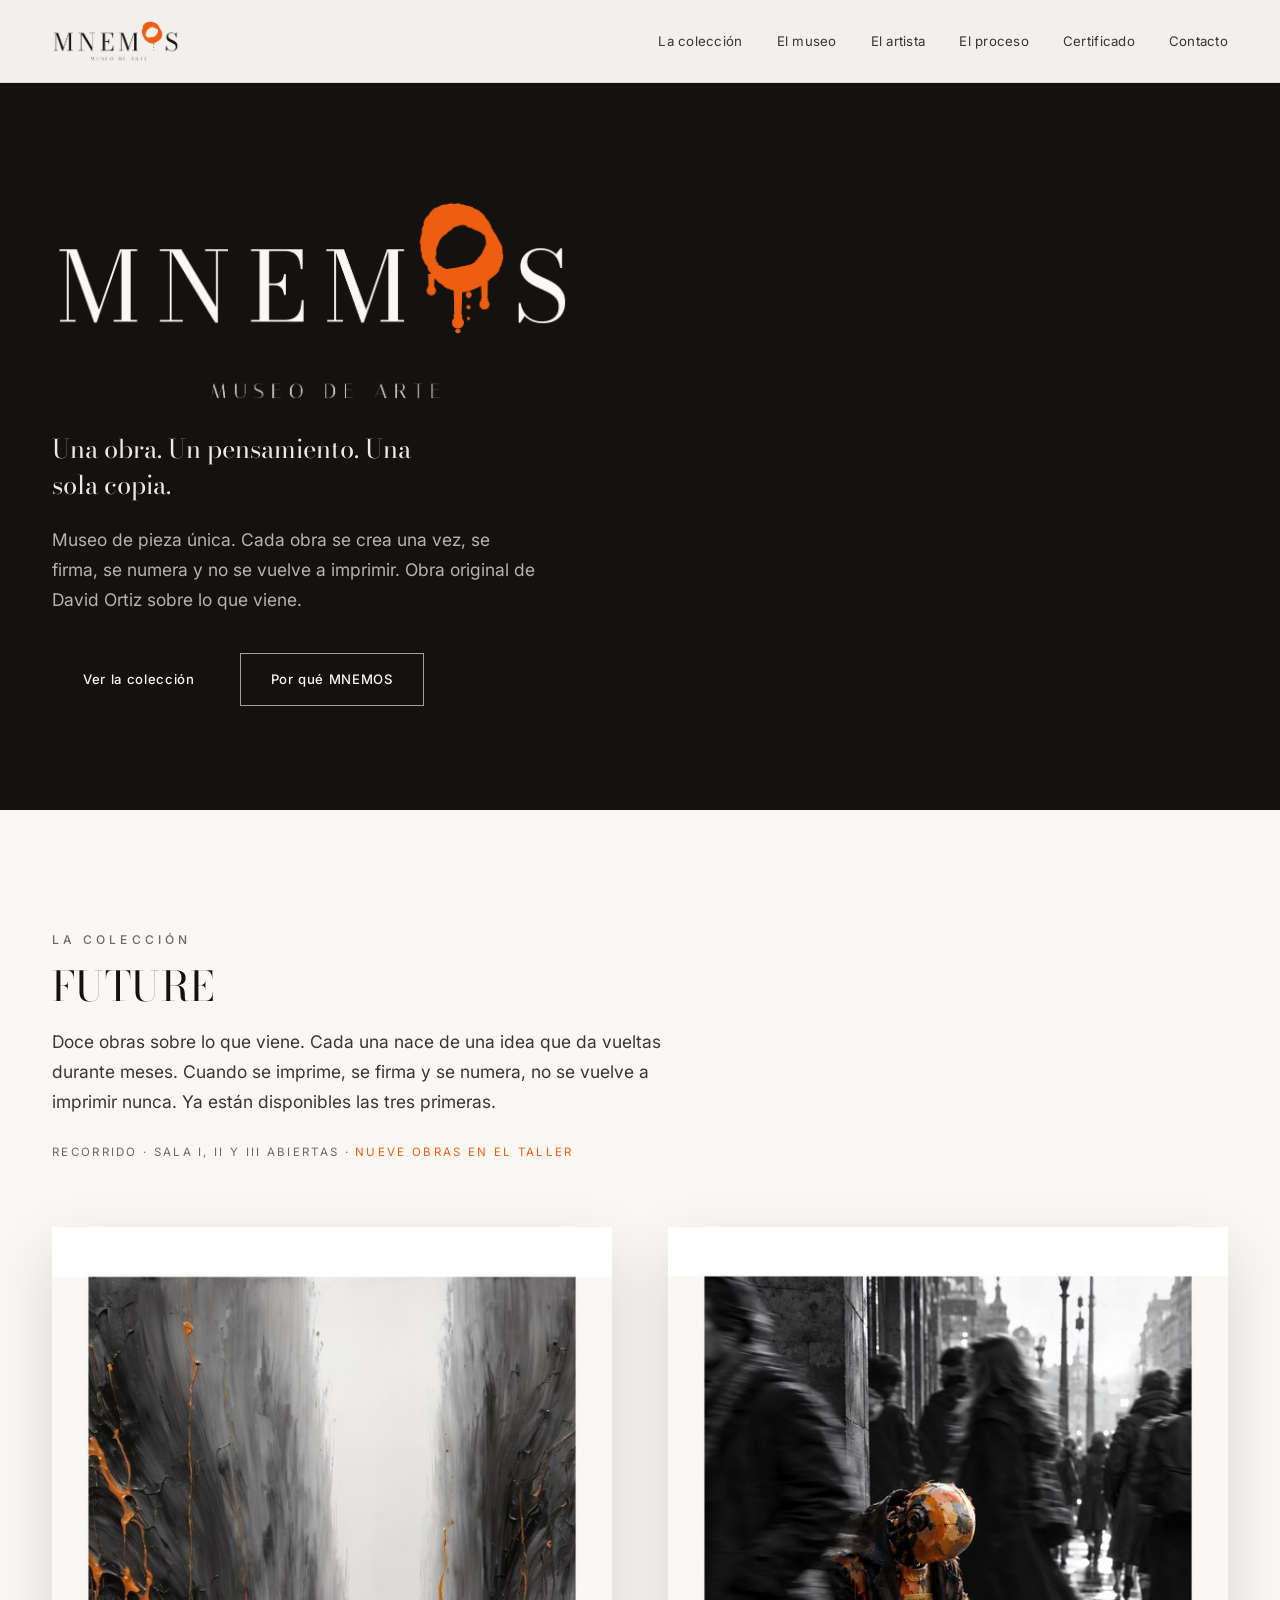
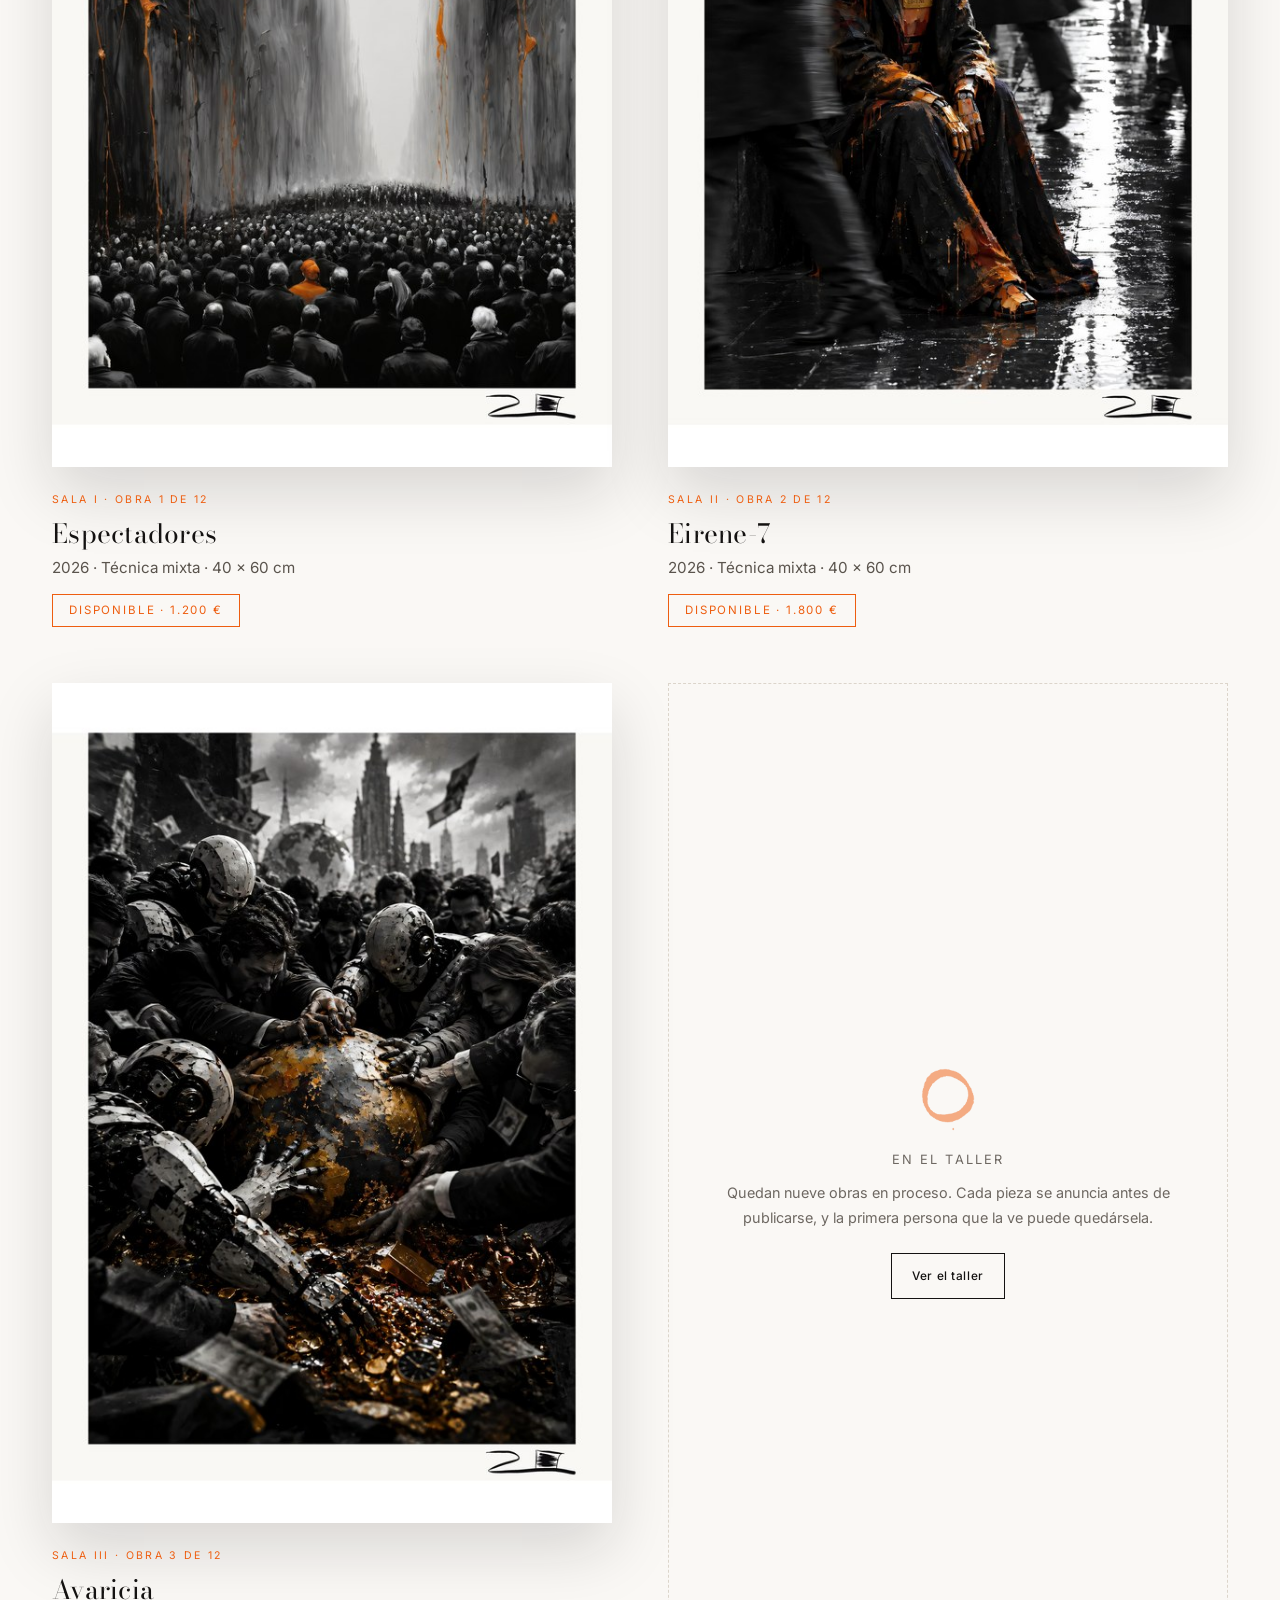
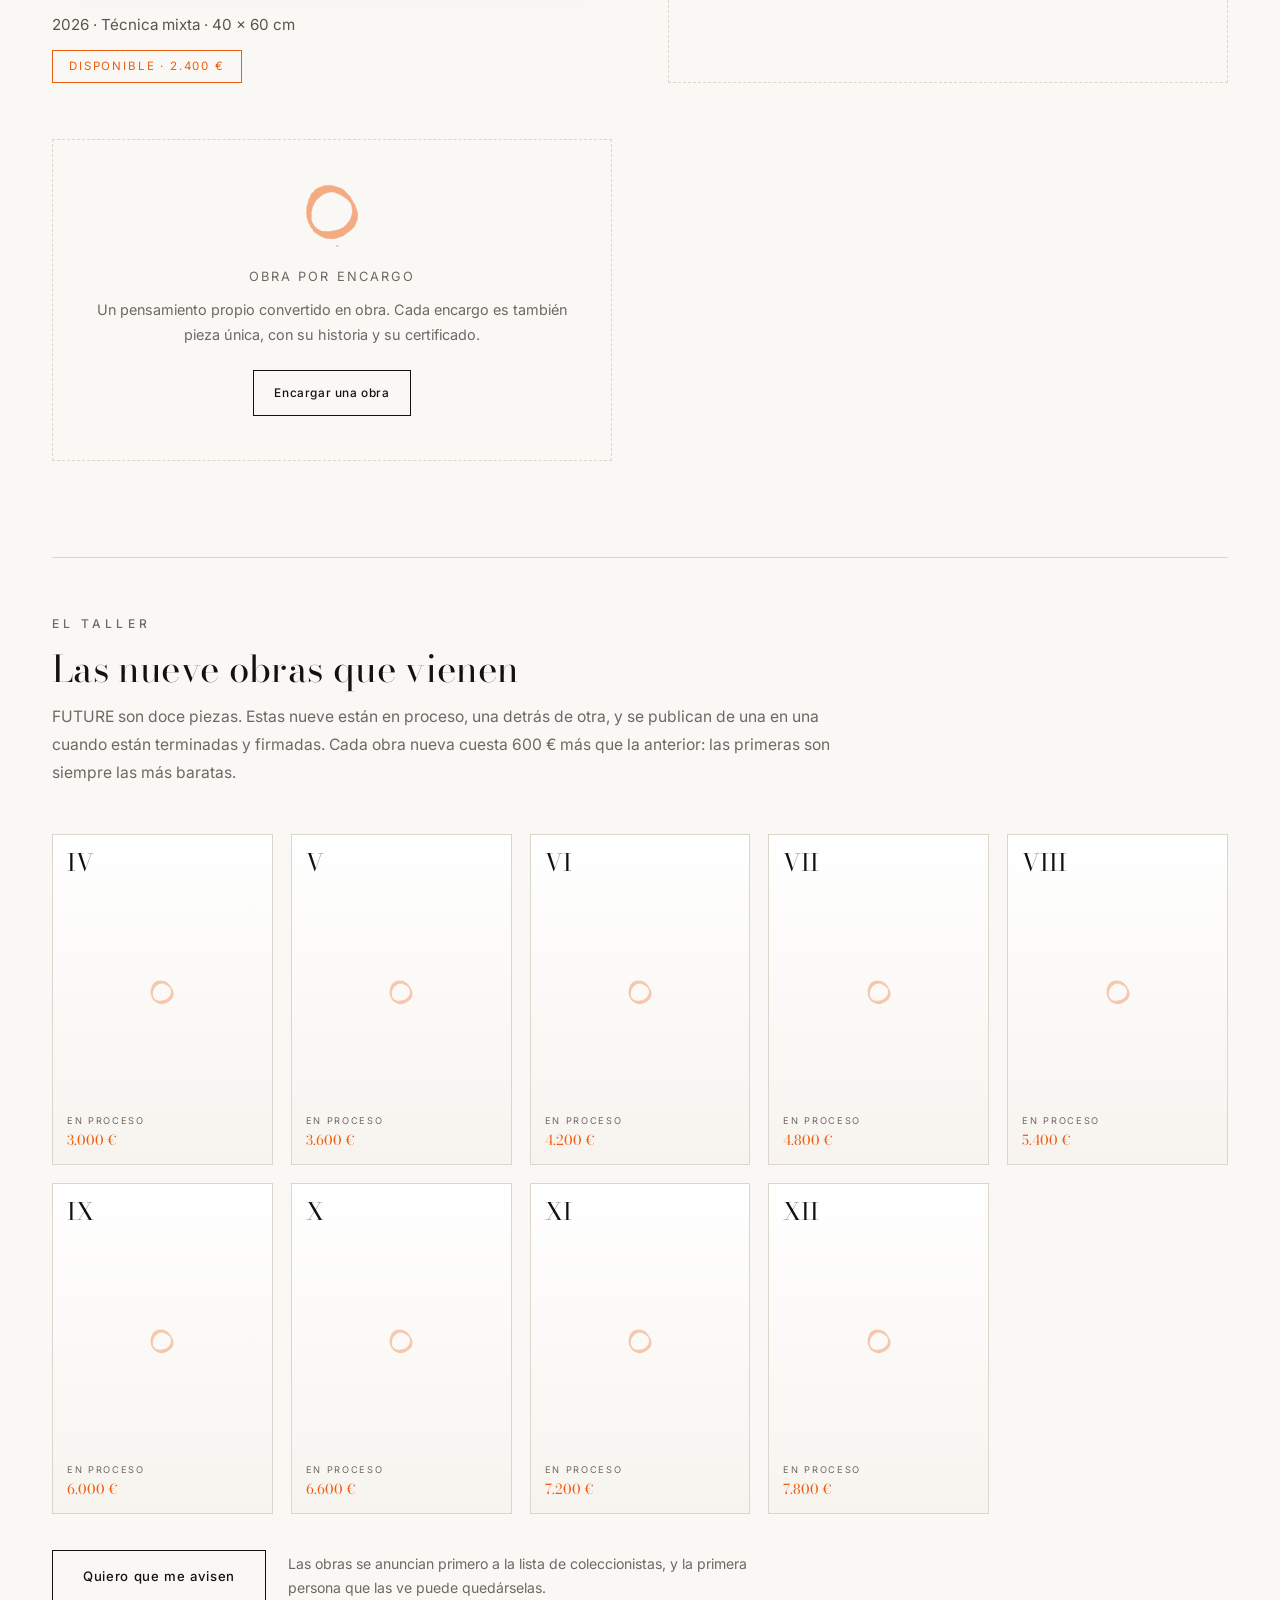
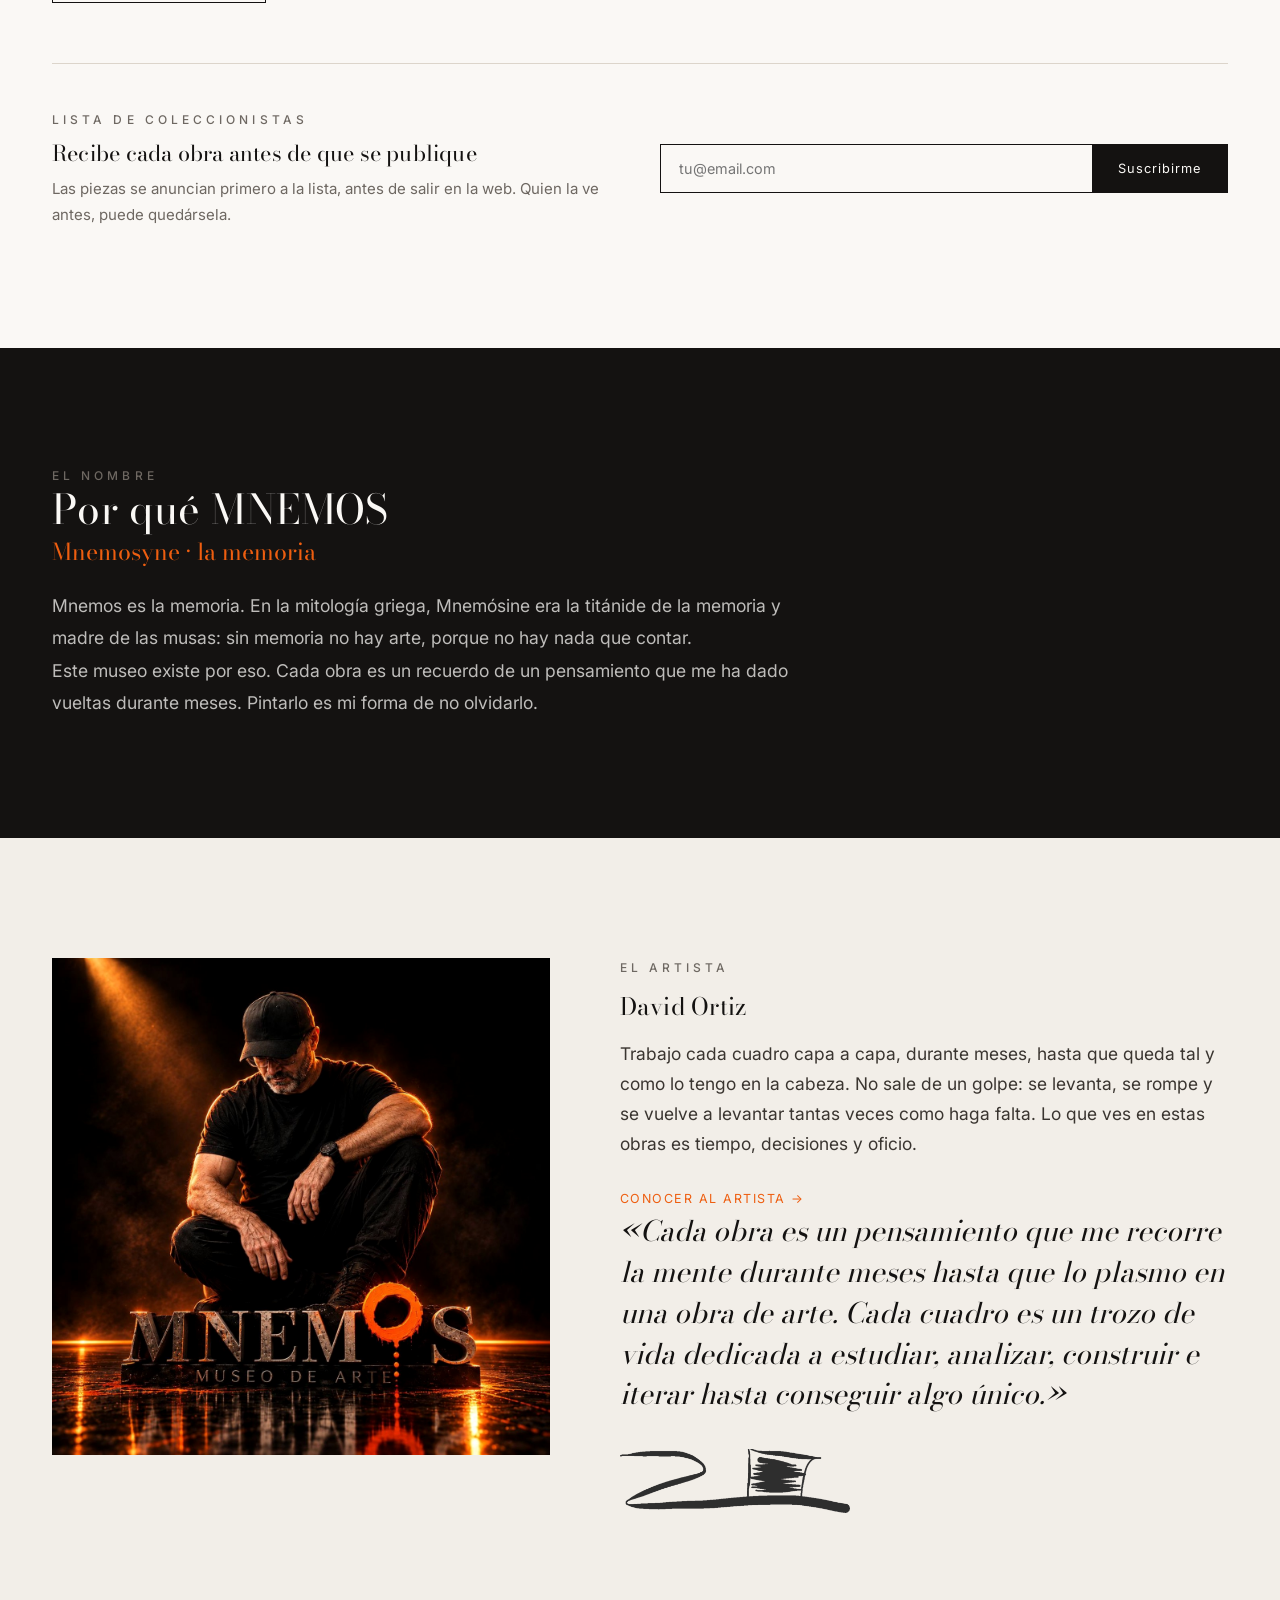
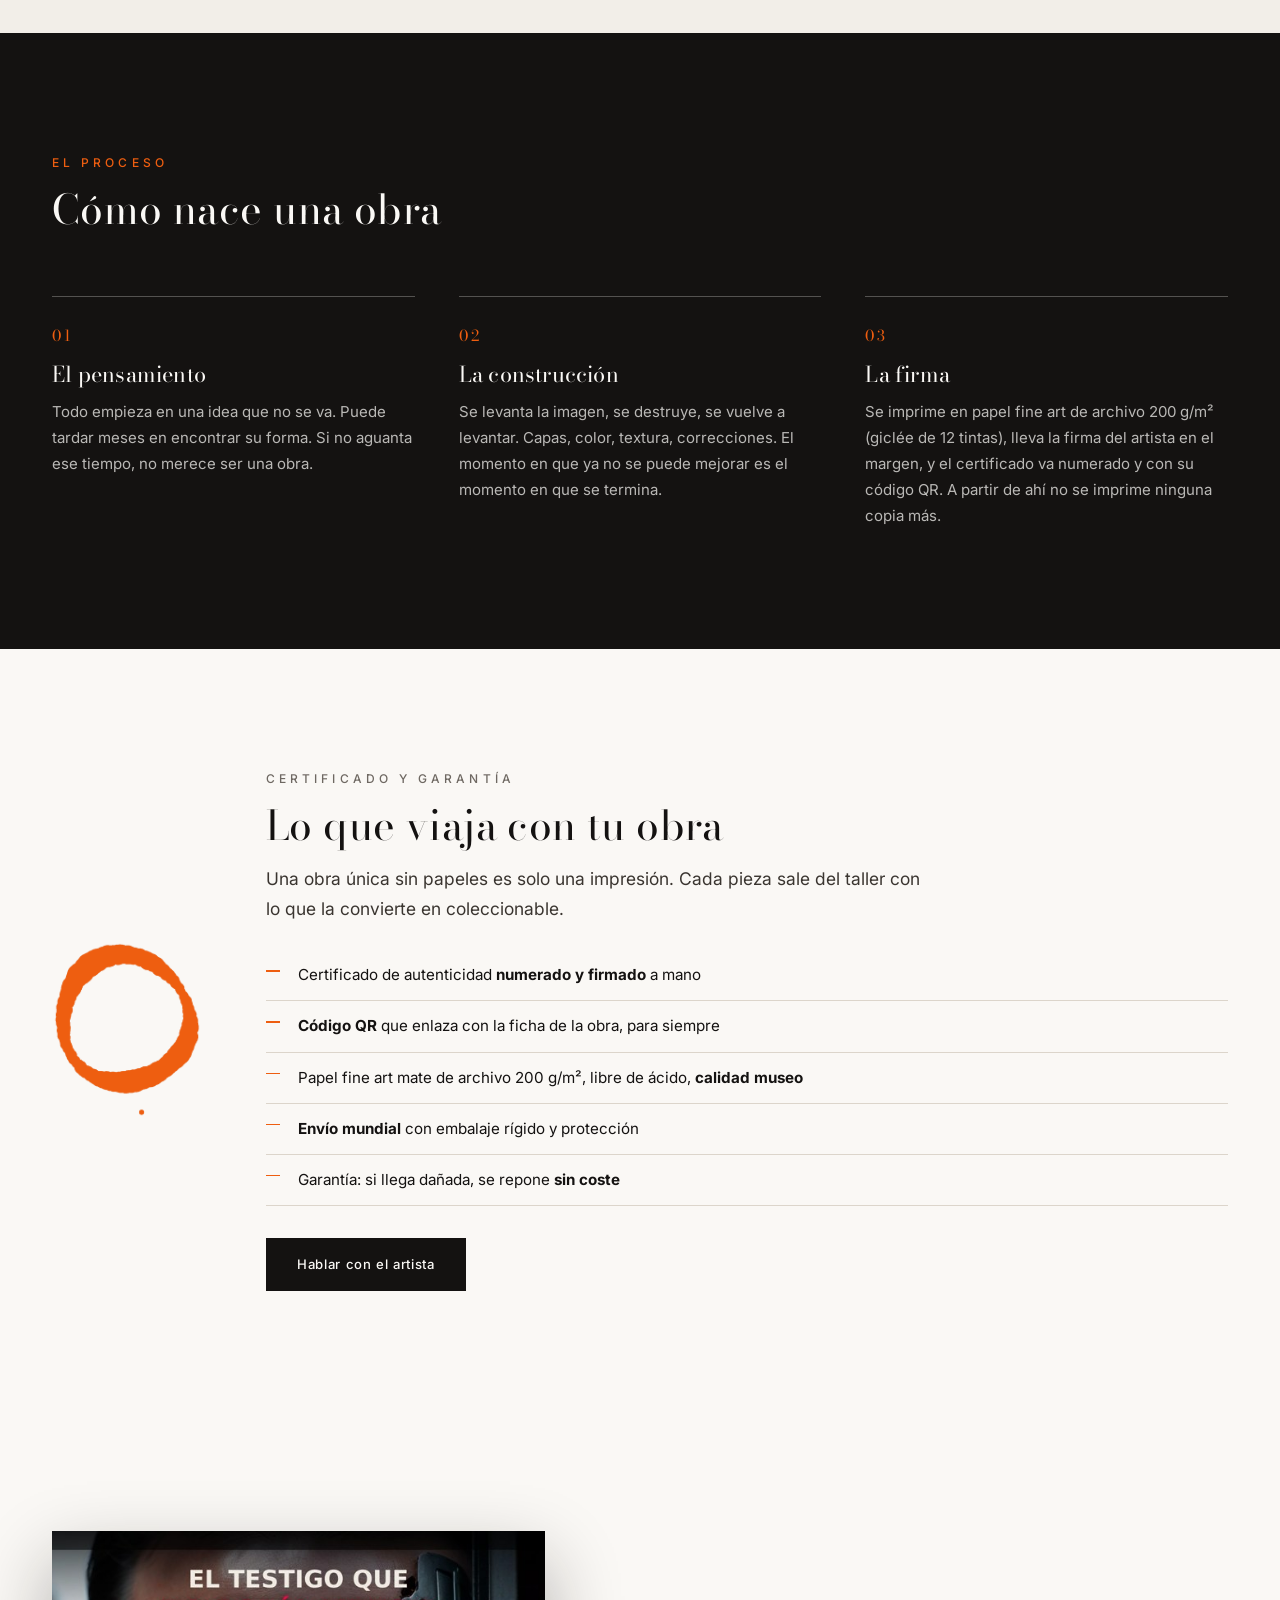
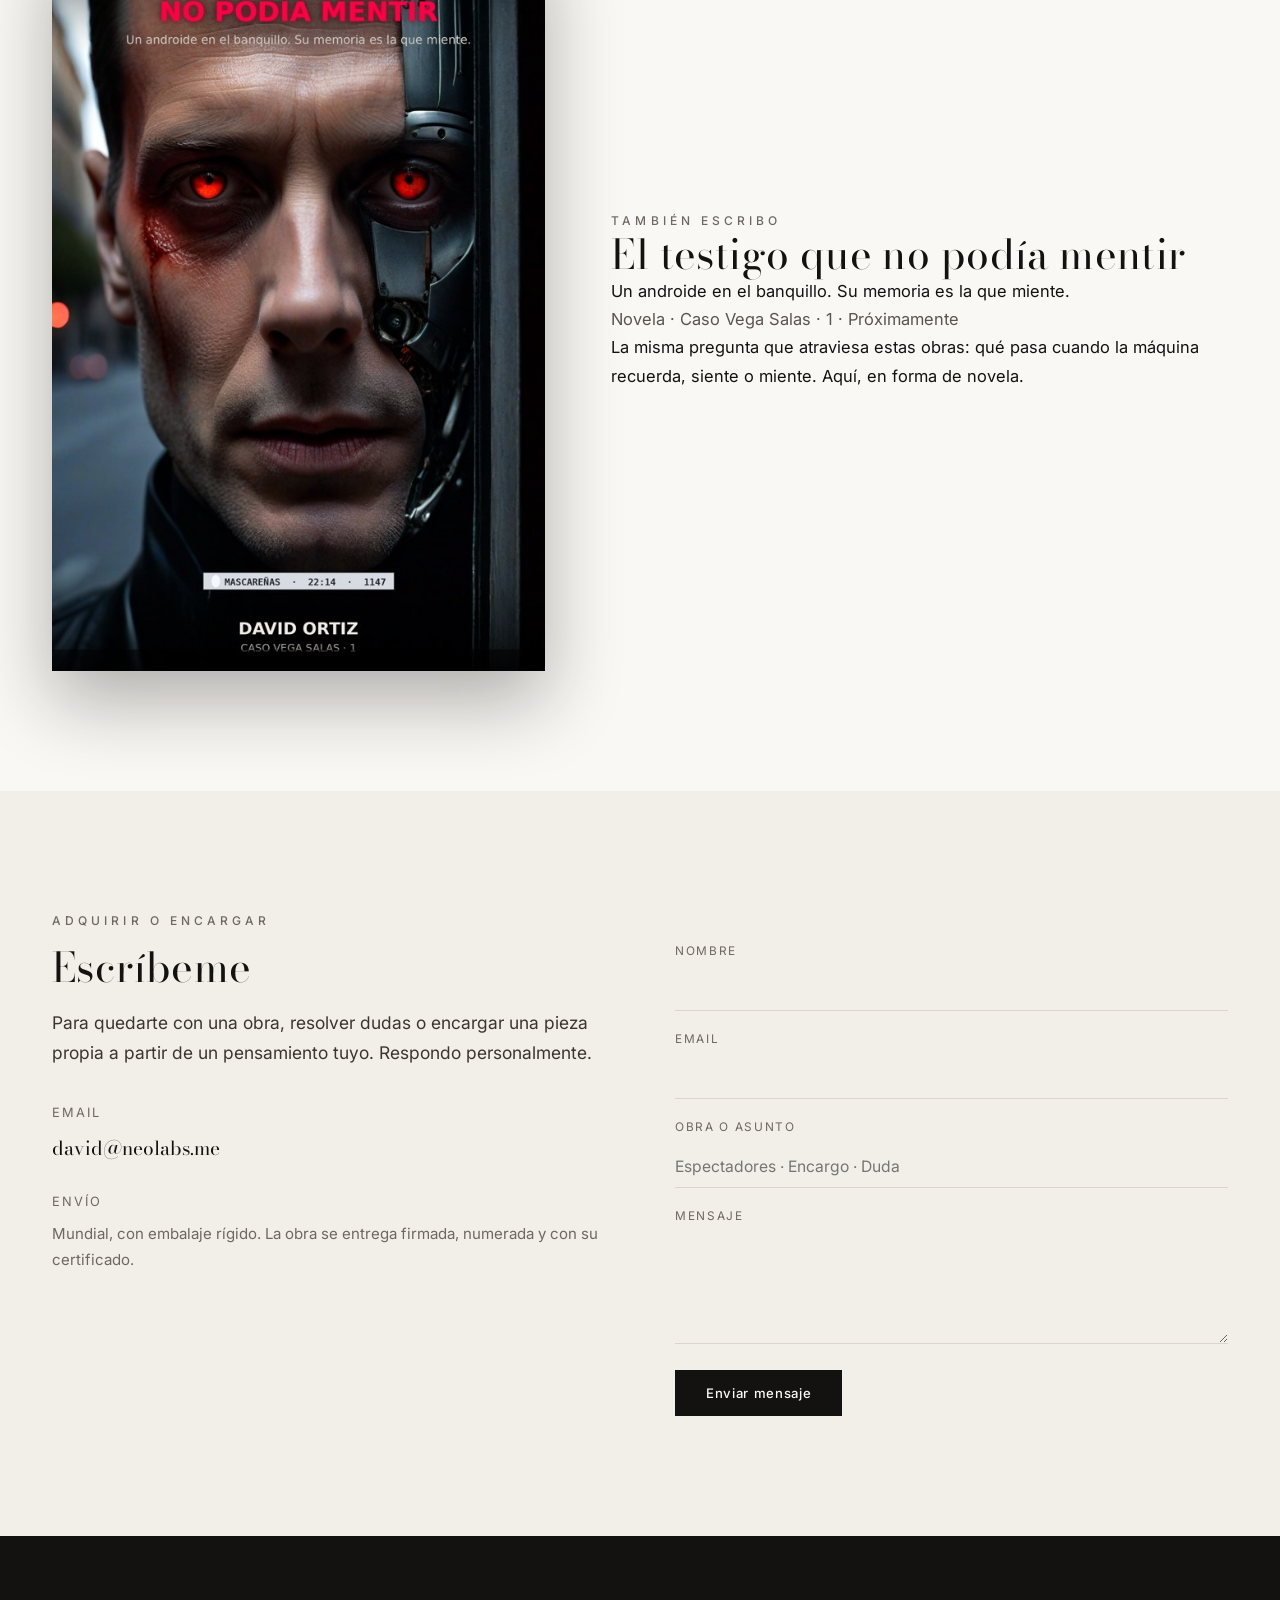
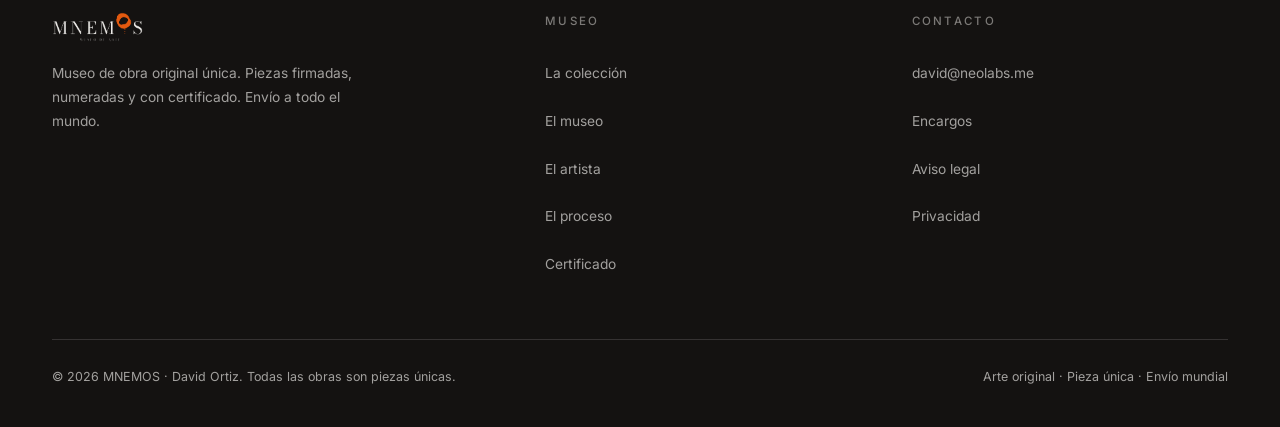
==== index.html @ 2465bdb2 "Coleccion FUTURE: precios de coleccion (1200/1800/2400 y escalera de 600), ficha de Avaricia y texto" ====
<!DOCTYPE html>
<html lang="es">
<head>
<meta charset="utf-8">
<meta name="viewport" content="width=device-width,initial-scale=1">
<title>MNEMOS · Museo de arte original único | Obra firmada de David Ortiz</title>
<meta name="description" content="MNEMOS, museo de obra original única. Piezas firmadas a mano, numeradas y con certificado. Papel fine art de archivo, envío mundial. Colección de David Ortiz sobre lo que viene.">
<link rel="canonical" href="https://mnemosgallery.neolabs.me/">
<meta property="og:type" content="website">
<meta property="og:title" content="MNEMOS · Museo de arte original único">
<meta property="og:description" content="Una obra. Un pensamiento. Una sola copia. Piezas únicas firmadas y numeradas, con certificado. Envío mundial.">
<meta property="og:image" content="https://mnemosgallery.neolabs.me/assets/obras/obra01-1066.jpg">
<meta property="og:locale" content="es_ES">
<meta name="twitter:card" content="summary_large_image">
<link rel="icon" href="assets/logo/favicon-32.png" sizes="32x32">
<link rel="apple-touch-icon" href="assets/logo/favicon-180.png">
<link rel="stylesheet" href="assets/css/mnemos.css">
<script>document.documentElement.className+=" js";</script>
<script type="application/ld+json">
{
  "@context":"https://schema.org",
  "@graph":[
    {"@type":"Organization","@id":"https://mnemosgallery.neolabs.me/#museo","name":"MNEMOS","description":"Museo de obra original única. Arte contemporáneo de David Ortiz.","url":"https://mnemosgallery.neolabs.me/","logo":"https://mnemosgallery.neolabs.me/assets/logo/mnemos-claro.png"},
    {"@type":"Person","@id":"https://mnemosgallery.neolabs.me/#artista","name":"David Ortiz","jobTitle":"Artista visual","description":"Artista visual. Pinta sobre lo que viene, capa a capa, en piezas únicas."},
    {"@type":"CollectionPage","@id":"https://mnemosgallery.neolabs.me/#coleccion","name":"La colección FUTURE","description":"Doce obras sobre lo que viene. Cada pieza es original, única, firmada a mano y numerada.","isPartOf":{"@id":"https://mnemosgallery.neolabs.me/#museo"},"about":{"@id":"https://mnemosgallery.neolabs.me/#artista"},"hasPart":[
      {"@type":"VisualArtwork","@id":"https://mnemosgallery.neolabs.me/obras/espectadores.html","name":"Espectadores","dateCreated":"2026","artform":"Técnica mixta","artMedium":"Impresión giclée sobre papel fine art mate de archivo 200 g/m²","width":{"@type":"QuantitativeValue","value":40,"unitCode":"CMT"},"height":{"@type":"QuantitativeValue","value":60,"unitCode":"CMT"},"creator":{"@id":"https://mnemosgallery.neolabs.me/#artista"},"description":"La sociedad mira cómo el mundo avanza hacia lo desconocido sin poder tomar el control.","image":"https://mnemosgallery.neolabs.me/assets/obras/obra01-1066.jpg","offers":{"@type":"Offer","price":"250","priceCurrency":"EUR","availability":"https://schema.org/InStock","itemCondition":"https://schema.org/NewCondition","url":"https://mnemosgallery.neolabs.me/obras/espectadores.html"}},
      {"@type":"VisualArtwork","@id":"https://mnemosgallery.neolabs.me/obras/eirene-7.html","name":"Eirene-7","dateCreated":"2026","artform":"Técnica mixta","artMedium":"Impresión giclée sobre papel fine art mate de archivo 200 g/m²","width":{"@type":"QuantitativeValue","value":40,"unitCode":"CMT"},"height":{"@type":"QuantitativeValue","value":60,"unitCode":"CMT"},"creator":{"@id":"https://mnemosgallery.neolabs.me/#artista"},"image":"https://mnemosgallery.neolabs.me/assets/obras/obra02-1066.jpg","offers":{"@type":"Offer","price":"250","priceCurrency":"EUR","availability":"https://schema.org/InStock","itemCondition":"https://schema.org/NewCondition","url":"https://mnemosgallery.neolabs.me/obras/eirene-7.html"}}
    ]}
  ]
}
</script>
</head>
<body>

<header class="cab" id="cab">
  <div class="wrap cab-in">
    <a class="logo" href="index.html"><img src="assets/logo/mnemos-claro.png" alt="MNEMOS, museo de arte"></a>
    <nav class="nav" id="nav">
      <a href="#coleccion">La colección</a>
      <a href="#mnemos">El museo</a>
      <a href="#artista">El artista</a>
      <a href="#proceso">El proceso</a>
      <a href="#certificado">Certificado</a>
      <a href="#contacto">Contacto</a>
    </nav>
    <button class="burger" id="burger" aria-label="Menú" aria-expanded="false" aria-controls="nav"><span></span><span></span><span></span></button>
  </div>
</header>

<!-- AVISO DE COMPRA COMPLETADA -->
<div class="gracias" id="gracias" hidden role="status">
  <div class="wrap">
    <p><b>Gracias. Tu obra ya está en marcha.</b> Recibirás el recibo por correo. La impresión se prepara en 24 horas y sale hacia tu dirección con envío asegurado y seguimiento. El certificado de autenticidad va dentro.</p>
    <button type="button" id="cierra-gracias" aria-label="Cerrar aviso">&times;</button>
  </div>
</div>

<!-- PORTADA DEL MUSEO -->
<section class="portada">
  <div class="wrap portada-in">
    <div class="ap">
      <h1 class="marca"><img src="assets/logo/mnemos-oscuro-goteo.png" alt="MNEMOS, museo de arte original de David Ortiz" width="1057" height="424"></h1>
      <p class="claim">Una obra. Un pensamiento. Una sola copia.</p>
      <p class="lead" style="color:#B9B2AA;margin-top:22px">Museo de pieza única. Cada obra se crea una vez, se firma, se numera y no se vuelve a imprimir. Obra original de David Ortiz sobre lo que viene.</p>
      <div style="display:flex;gap:14px;flex-wrap:wrap;margin-top:38px">
        <a class="btn" href="#coleccion">Ver la colección</a>
        <a class="btn btn-linea" href="#mnemos">Por qué MNEMOS</a>
      </div>
    </div>
  </div>
</section>

<!-- GALERIA DE OBRAS -->
<section id="coleccion" class="sec">
  <div class="wrap">
    <div class="cab-sec ap">
      <div class="kicker">La colección</div>
      <h2>FUTURE</h2>
      <p class="lead">Doce obras sobre lo que viene. Cada una nace de una idea que da vueltas durante meses. Cuando se imprime, se firma y se numera, no se vuelve a imprimir nunca. Ya están disponibles las tres primeras.</p>
      <div class="recorrido" style="margin-top:26px;font-size:.72rem;letter-spacing:.2em;text-transform:uppercase;color:var(--gris)">Recorrido &middot; Sala I, II y III abiertas &middot; <a href="#taller" style="color:var(--naranja)">Nueve obras en el taller</a></div>
    </div>
    <div class="grid-obras">
      <a class="obra-card ap" data-obra="obra01" href="obras/espectadores.html">
        <img src="assets/obras/obra01-1066.jpg" srcset="assets/obras/obra01-600.jpg 600w, assets/obras/obra01-1066.jpg 1066w" sizes="(max-width:900px) 46vw, 30vw" alt="Espectadores, obra original de David Ortiz" width="1066" height="1599" loading="lazy">
        <div class="obra-info">
          <div class="sala-tag">Sala I · Obra 1 de 12</div>
          <h3>Espectadores</h3>
          <p>2026 &middot; Técnica mixta &middot; 40 &times; 60 cm</p>
          <span class="disp">Disponible &middot; 1.200 €</span>
        </div>
      </a>
      <a class="obra-card ap" data-obra="obra02" href="obras/eirene-7.html">
        <img src="assets/obras/obra02-1066.jpg" srcset="assets/obras/obra02-600.jpg 600w, assets/obras/obra02-1066.jpg 1066w" sizes="(max-width:900px) 46vw, 30vw" alt="Eirene-7, obra original de David Ortiz" width="1066" height="1599" loading="lazy">
        <div class="obra-info">
          <div class="sala-tag">Sala II · Obra 2 de 12</div>
          <h3>Eirene-7</h3>
          <p>2026 &middot; Técnica mixta &middot; 40 &times; 60 cm</p>
          <span class="disp">Disponible &middot; 1.800 €</span>
        </div>
      </a>
      <a class="obra-card ap" data-obra="obra03" href="obras/avaricia.html">
        <img src="assets/obras/obra03-1066.jpg" srcset="assets/obras/obra03-600.jpg 600w, assets/obras/obra03-1066.jpg 1066w" sizes="(max-width:900px) 46vw, 30vw" alt="Avaricia, obra original de David Ortiz: decenas de manos de empresarios y de robots arrancan el oro de un mundo agotado">
        <div class="obra-info">
          <div class="sala-tag">Sala III · Obra 3 de 12</div>
          <h3>Avaricia</h3>
          <p>2026 &middot; Técnica mixta &middot; 40 &times; 60 cm</p>
          <span class="disp">Disponible &middot; 2.400 €</span>
        </div>
      </a>
      <div class="aviso-obra ap">
        <img class="simbolo" src="assets/logo/mnemos-simbolo.png" alt="">
        <div class="dato" style="margin-bottom:10px">En el taller</div>
        <p style="font-size:.9rem;color:var(--gris)">Quedan nueve obras en proceso. Cada pieza se anuncia antes de publicarse, y la primera persona que la ve puede quedársela.</p>
        <a class="btn btn-gh" href="#taller" style="margin-top:22px">Ver el taller</a>
      </div>
      <div class="aviso-obra ap">
        <img class="simbolo" src="assets/logo/mnemos-simbolo.png" alt="">
        <div class="dato" style="margin-bottom:10px">Obra por encargo</div>
        <p style="font-size:.9rem;color:var(--gris)">Un pensamiento propio convertido en obra. Cada encargo es también pieza única, con su historia y su certificado.</p>
        <a class="btn btn-gh" href="#contacto" style="margin-top:22px">Encargar una obra</a>
      </div>
    </div>

    <!-- EL TALLER: LAS DIEZ OBRAS QUE VIENEN -->
    <div class="taller ap" id="taller">
      <div class="taller-cab">
        <div class="kicker">El taller</div>
        <h3>Las nueve obras que vienen</h3>
        <p>FUTURE son doce piezas. Estas nueve están en proceso, una detrás de otra, y se publican de una en una cuando están terminadas y firmadas. Cada obra nueva cuesta 600 € más que la anterior: las primeras son siempre las más baratas.</p>
      </div>
      <ul class="taller-lista">
        <li><span class="num">IV</span><img class="simbolo" src="assets/logo/mnemos-simbolo.png" alt=""><div class="fin"><span class="est">En proceso</span><span class="precio-t">3.000 €</span></div></li>
        <li><span class="num">V</span><img class="simbolo" src="assets/logo/mnemos-simbolo.png" alt=""><div class="fin"><span class="est">En proceso</span><span class="precio-t">3.600 €</span></div></li>
        <li><span class="num">VI</span><img class="simbolo" src="assets/logo/mnemos-simbolo.png" alt=""><div class="fin"><span class="est">En proceso</span><span class="precio-t">4.200 €</span></div></li>
        <li><span class="num">VII</span><img class="simbolo" src="assets/logo/mnemos-simbolo.png" alt=""><div class="fin"><span class="est">En proceso</span><span class="precio-t">4.800 €</span></div></li>
        <li><span class="num">VIII</span><img class="simbolo" src="assets/logo/mnemos-simbolo.png" alt=""><div class="fin"><span class="est">En proceso</span><span class="precio-t">5.400 €</span></div></li>
        <li><span class="num">IX</span><img class="simbolo" src="assets/logo/mnemos-simbolo.png" alt=""><div class="fin"><span class="est">En proceso</span><span class="precio-t">6.000 €</span></div></li>
        <li><span class="num">X</span><img class="simbolo" src="assets/logo/mnemos-simbolo.png" alt=""><div class="fin"><span class="est">En proceso</span><span class="precio-t">6.600 €</span></div></li>
        <li><span class="num">XI</span><img class="simbolo" src="assets/logo/mnemos-simbolo.png" alt=""><div class="fin"><span class="est">En proceso</span><span class="precio-t">7.200 €</span></div></li>
        <li><span class="num">XII</span><img class="simbolo" src="assets/logo/mnemos-simbolo.png" alt=""><div class="fin"><span class="est">En proceso</span><span class="precio-t">7.800 €</span></div></li>
      </ul>
      <div class="taller-pie">
        <a class="btn btn-gh" href="#lista">Quiero que me avisen</a>
        <p>Las obras se anuncian primero a la lista de coleccionistas, y la primera persona que las ve puede quedárselas.</p>
      </div>
    </div>

    <div class="news ap" id="lista">
      <div>
        <div class="kicker">Lista de coleccionistas</div>
        <h3 style="margin-top:12px">Recibe cada obra antes de que se publique</h3>
        <p style="color:var(--gris);font-size:.94rem;margin-top:10px">Las piezas se anuncian primero a la lista, antes de salir en la web. Quien la ve antes, puede quedársela.</p>
      </div>
      <form class="form-n" action="https://formsubmit.co/david@neolabs.me" method="POST">
        <input type="hidden" name="_subject" value="MNEMOS - nuevo suscriptor a la lista">
        <input type="hidden" name="_captcha" value="false">
        <input type="email" name="email" placeholder="tu@email.com" required aria-label="Tu email">
        <button type="submit">Suscribirme</button>
      </form>
    </div>
  </div>
</section>

<!-- EL MUSEO -->
<section id="mnemos" class="mnemo">
<div class="wrap">
<div class="kicker ap">El nombre</div>
<h2 class="ap">Por qué MNEMOS</h2>
<span class="gr ap">Mnemosyne &middot; la memoria</span>
<p class="ap">Mnemos es la memoria. En la mitología griega, Mnemósine era la titánide de la memoria y madre de las musas: sin memoria no hay arte, porque no hay nada que contar.</p>
<p class="ap">Este museo existe por eso. Cada obra es un recuerdo de un pensamiento que me ha dado vueltas durante meses. Pintarlo es mi forma de no olvidarlo.</p>
</div>
</section>

<section id="artista" class="fondo-2">
  <div class="wrap art-grid">
    <div class="ap foto-artista">
      <img src="assets/artista.jpg" alt="David Ortiz, artista de MNEMOS" width="1240" height="1240">
    </div>
    <div class="ap">
      <div class="kicker">El artista</div>
      <h3 style="margin:16px 0 18px;font-size:1.5rem">David Ortiz</h3>
      <p class="lead">Trabajo cada cuadro capa a capa, durante meses, hasta que queda tal y como lo tengo en la cabeza. No sale de un golpe: se levanta, se rompe y se vuelve a levantar tantas veces como haga falta. Lo que ves en estas obras es tiempo, decisiones y oficio.</p>
      <p style='margin-top:24px'><a href='artista.html' style='color:var(--naranja);text-decoration:none;letter-spacing:.12em;text-transform:uppercase;font-size:.78rem'>Conocer al artista &rarr;</a></p>
      <p class="art-cita">«Cada obra es un pensamiento que me recorre la mente durante meses hasta que lo plasmo en una obra de arte. Cada cuadro es un trozo de vida dedicada a estudiar, analizar, construir e iterar hasta conseguir algo único.»</p>
      <img class="firma-img" src="assets/logo/firma-negra.png" alt="Firma de David Ortiz">
    </div>
  </div>
</section>

<section id="proceso" class="fondo-tinta">
  <div class="wrap">
    <div class="cab-sec ap">
      <div class="kicker" style="color:var(--naranja)">El proceso</div>
      <h2 style="color:var(--papel)">Cómo nace una obra</h2>
    </div>
    <div class="pasos ap">
      <div class="paso">
        <div class="n">01</div>
        <h3>El pensamiento</h3>
        <p>Todo empieza en una idea que no se va. Puede tardar meses en encontrar su forma. Si no aguanta ese tiempo, no merece ser una obra.</p>
      </div>
      <div class="paso">
        <div class="n">02</div>
        <h3>La construcción</h3>
        <p>Se levanta la imagen, se destruye, se vuelve a levantar. Capas, color, textura, correcciones. El momento en que ya no se puede mejorar es el momento en que se termina.</p>
      </div>
      <div class="paso">
        <div class="n">03</div>
        <h3>La firma</h3>
        <p>Se imprime en papel fine art de archivo 200 g/m² (giclée de 12 tintas), lleva la firma del artista en el margen, y el certificado va numerado y con su código QR. A partir de ahí no se imprime ninguna copia más.</p>
      </div>
    </div>
  </div>
</section>

<section id="certificado">
  <div class="wrap cert">
    <img class="cert-sello ap" src="assets/logo/mnemos-simbolo.png" alt="Sello MNEMOS">
    <div class="ap">
      <div class="kicker">Certificado y garantía</div>
      <h2 style="margin:14px 0 16px">Lo que viaja con tu obra</h2>
      <p class="lead">Una obra única sin papeles es solo una impresión. Cada pieza sale del taller con lo que la convierte en coleccionable.</p>
      <ul>
        <li>Certificado de autenticidad <strong>numerado y firmado</strong> a mano</li>
        <li><strong>Código QR</strong> que enlaza con la ficha de la obra, para siempre</li>
        <li>Papel fine art mate de archivo 200 g/m², libre de ácido, <strong>calidad museo</strong></li>
        <li><strong>Envío mundial</strong> con embalaje rígido y protección</li>
        <li>Garantía: si llega dañada, se repone <strong>sin coste</strong></li>
      </ul>
      <a class="btn" href="#contacto" style="margin-top:32px">Hablar con el artista</a>
    </div>
  </div>
</section>

<section id="libro" class="sec">
<div class="wrap">
<div class="libro">
<img class="ap" src="assets/libro-testigo.jpg" alt="El testigo que no podía mentir, de David Ortiz">
<div>
<div class="kicker ap">También escribo</div>
<h2 class="ap">El testigo que no podía mentir</h2>
<blockquote class="ap">Un androide en el banquillo. Su memoria es la que miente.</blockquote>
<p class="ap" style="color:#5A544D">Novela &middot; Caso Vega Salas &middot; 1 &middot; Próximamente</p>
<p class="ap">La misma pregunta que atraviesa estas obras: qué pasa cuando la máquina recuerda, siente o miente. Aquí, en forma de novela.</p>
</div>
</div>
</div>
</section>

<section id="contacto" class="fondo-2">
  <div class="wrap cont-grid">
    <div class="ap">
      <div class="kicker">Adquirir o encargar</div>
      <h2 style="margin:14px 0 18px">Escríbeme</h2>
      <p class="lead">Para quedarte con una obra, resolver dudas o encargar una pieza propia a partir de un pensamiento tuyo. Respondo personalmente.</p>
      <div style="margin-top:34px">
        <div class="dato">Email</div>
        <p style="font-family:var(--serif);font-size:1.2rem;margin-top:8px"><a href="mailto:david@neolabs.me">david@neolabs.me</a></p>
      </div>
      <div style="margin-top:26px">
        <div class="dato">Envío</div>
        <p style="margin-top:8px;color:var(--gris);font-size:.94rem">Mundial, con embalaje rígido. La obra se entrega firmada, numerada y con su certificado.</p>
      </div>
    </div>
    <form class="ap" action="https://formsubmit.co/david@neolabs.me" method="POST">
      <input type="hidden" name="_subject" value="MNEMOS - mensaje desde la web">
      <input type="hidden" name="_captcha" value="false">
      <div class="campos">
        <div><label for="n">Nombre</label><input id="n" type="text" name="nombre" required></div>
        <div><label for="e">Email</label><input id="e" type="email" name="email" required></div>
        <div><label for="o">Obra o asunto</label><input id="o" type="text" name="obra" placeholder="Espectadores · Encargo · Duda"></div>
        <div><label for="m">Mensaje</label><textarea id="m" name="mensaje" required></textarea></div>
        <button class="btn" type="submit" style="justify-self:start">Enviar mensaje</button>
      </div>
    </form>
  </div>
</section>

<footer>
  <div class="wrap">
    <div class="foot-in">
      <div>
        <img class="logo-f" src="assets/logo/mnemos-oscuro.png" alt="MNEMOS">
        <p style="max-width:34ch">Museo de obra original única. Piezas firmadas, numeradas y con certificado. Envío a todo el mundo.</p>
      </div>
      <div>
        <h4>Museo</h4>
        <a href="#coleccion">La colección</a>
        <a href="#mnemos">El museo</a>
        <a href="#artista">El artista</a>
        <a href="#proceso">El proceso</a>
        <a href="#certificado">Certificado</a>
      </div>
      <div>
        <h4>Contacto</h4>
        <a href="mailto:david@neolabs.me">david@neolabs.me</a>
        <a href="#contacto">Encargos</a>
        <a href="legales/aviso-legal.html">Aviso legal</a>
        <a href="legales/privacidad.html">Privacidad</a>
      </div>
    </div>
    <div class="foot-bajo">
      <span>© 2026 MNEMOS · David Ortiz. Todas las obras son piezas únicas.</span>
      <span>Arte original · Pieza única · Envío mundial</span>
    </div>
  </div>
</footer>

<script>
var cab=document.getElementById('cab');
addEventListener('scroll',function(){cab.classList.toggle('fijo',scrollY>40)});
var b=document.getElementById('burger'),n=document.getElementById('nav');
b.addEventListener('click',function(){
  var abierto = n.classList.toggle('abierto');document.body.classList.toggle('menu-abierto');
  b.setAttribute('aria-expanded', abierto ? 'true' : 'false');
});
n.querySelectorAll('a').forEach(function(a){a.addEventListener('click',function(){
  n.classList.remove('abierto'); b.setAttribute('aria-expanded', 'false');
})});
var io=new IntersectionObserver(function(es){es.forEach(function(e){if(e.isIntersecting){e.target.classList.add('ya');io.unobserve(e.target)}})},{threshold:.12});
document.querySelectorAll('.ap').forEach(function(e){io.observe(e)});
/* aviso de compra completada */
(function(){
  var g=document.getElementById('gracias');
  if(!g||location.search.indexOf('adquirida')<0) return;
  g.hidden=false;
  var c=document.getElementById('cierra-gracias');
  if(c) c.addEventListener('click',function(){g.hidden=true});
})();

/* obras vendidas: se marcan solas consultando el estado */
(function(){
  fetch('https://mnemos-pedidos.dortizs76.workers.dev/estado').then(function(r){return r.json()}).then(function(d){
    var o=(d&&d.obras)||{};
    Object.keys(o).forEach(function(k){
      if(!o[k]||!o[k].vendida) return;
      var c=document.querySelector('[data-obra="'+k+'"]');
      if(!c) return;
      c.classList.add('vendida');
      var ch=c.querySelector('.disp');
      if(ch) ch.textContent='Vendida';
    });
  }).catch(function(){});
})();
/* red de seguridad: lo que ya esta en pantalla se muestra igualmente */
setTimeout(function(){document.querySelectorAll('.ap').forEach(function(e){var r=e.getBoundingClientRect();if(r.top<innerHeight*0.95&&r.bottom>0){e.classList.add('ya')}})},150);
</script>
</body>
</html>
---- assets/css/mnemos.css ----
/* MNEMOS - sistema de diseno */
@font-face{font-family:'Bodoni';src:url('../fuentes/BodoniModa.ttf') format('truetype');font-weight:400 900;font-display:swap}
@font-face{font-family:'Inter';src:url('../fuentes/Inter.ttf') format('truetype');font-weight:100 900;font-display:swap}

:root{
  --tinta:#141211; --papel:#FAF8F5; --papel-2:#F2EEE8;
  --naranja:#EE5E10; --gris:#6E6862; --linea:#DCD5CB;
  --serif:'Bodoni','Times New Roman',serif;
  --sans:'Inter',-apple-system,BlinkMacSystemFont,'Segoe UI',sans-serif;
  --max:1240px;
}
*{margin:0;padding:0;box-sizing:border-box}
html{scroll-behavior:smooth}
body{background:var(--papel);color:var(--tinta);font-family:var(--sans);font-size:16.5px;line-height:1.72;-webkit-font-smoothing:antialiased}
img{max-width:100%;display:block}
a{color:inherit;text-decoration:none}
.wrap{max-width:var(--max);margin:0 auto;padding:0 32px}

/* tipografia */
h1,h2,h3,.serif{font-family:var(--serif);font-weight:400;line-height:1.1;letter-spacing:.01em}
h1{font-size:clamp(2.4rem,5.4vw,4.4rem)}
h2{font-size:clamp(1.7rem,3.2vw,2.9rem)}
h3{font-size:clamp(1.15rem,1.7vw,1.5rem)}
.kicker{font-family:var(--sans);font-size:.75rem;font-weight:500;letter-spacing:.34em;text-transform:uppercase;color:var(--gris)}
.lead{font-size:1.09rem;color:#3A3530;max-width:60ch}
.dato{font-family:var(--sans);font-size:.8rem;letter-spacing:.16em;text-transform:uppercase;color:var(--gris)}

/* cabecera */
header.cab{position:fixed;top:0;left:0;right:0;z-index:90;padding:20px 0;transition:all .45s ease;background:rgba(250,248,245,.97);border-bottom:1px solid var(--linea)}
header.cab.fijo{padding:13px 0}
.cab-in{display:flex;align-items:center;justify-content:space-between;gap:20px}
.logo img{height:42px;width:auto}
.nav{display:flex;gap:34px;align-items:center;z-index:96}
.nav a{font-size:.83rem;letter-spacing:.02em;color:#3A3530;transition:color .3s}
.nav a:hover{color:var(--naranja)}
.nav a.btn{color:var(--papel)}
.nav a.btn:hover{color:var(--papel)}
.btn{display:inline-flex;align-items:center;gap:10px;font-family:var(--sans);font-size:.82rem;font-weight:500;letter-spacing:.05em;padding:14px 30px;border:1px solid var(--tinta);background:var(--tinta);color:var(--papel);transition:.35s;cursor:pointer}
.btn:hover{background:var(--naranja);border-color:var(--naranja)}
.btn-gh{background:transparent;color:var(--tinta)}
.btn-gh:hover{background:var(--tinta);color:var(--papel);border-color:var(--tinta)}
.burger{display:none;background:none;border:0;cursor:pointer;padding:8px}
.burger span{display:block;width:24px;height:1.5px;background:var(--tinta);margin:5px 0;transition:.3s}

/* secciones */
section{padding:120px 0}
section.aire{padding:88px 0}
.fondo-tinta{background:var(--tinta);color:var(--papel)}
.fondo-2{background:var(--papel-2)}
.cab-sec{max-width:760px;margin-bottom:64px}
.cab-sec h2{margin:14px 0 18px}
.linea{height:1px;background:var(--linea);border:0}

/* aparecer */
.ap{transition:opacity .95s ease,transform .95s ease}
.js .ap{opacity:0;transform:translateY(22px)}
.js .ap.ya{opacity:1;transform:none}

@media(max-width:900px){
  .wrap{padding:0 20px}
  section{padding:76px 0}
  .nav{position:fixed;inset:0 0 0 auto;width:100%;max-width:300px;background:#FAF8F5;flex-direction:column;justify-content:flex-start;padding:96px 26px 44px;overflow-y:auto;transform:translateX(100%);transition:.45s ease;box-shadow:-24px 0 70px rgba(20,18,17,.18);z-index:99}
  .nav.abierto{transform:none}
  .nav a{font-size:1.05rem;font-family:var(--serif);color:var(--tinta);min-height:44px;display:flex;align-items:center}
  .burger{display:block;z-index:100}
  .burger span{background:var(--tinta)}
}

/* HERO */
.hero{padding:170px 0 90px}
.hero-in{display:grid;grid-template-columns:1fr 1.06fr;gap:70px;align-items:center}
.hero-txt .kicker{color:var(--naranja)}
.hero h1{margin:20px 0 0}
.hero .ficha-linea{margin:22px 0 26px;font-size:.83rem;color:var(--gris);letter-spacing:.03em}
.hero .pensamiento{font-family:var(--serif);font-size:1.28rem;line-height:1.5;font-style:italic;color:#2C2825;border-left:2px solid var(--naranja);padding-left:22px;margin:30px 0}
.precio{display:flex;align-items:baseline;gap:14px;margin:34px 0 30px}
.precio b{font-family:var(--serif);font-size:2.1rem;font-weight:400}
.precio span{font-size:.78rem;letter-spacing:.14em;text-transform:uppercase;color:var(--gris)}
.unico{display:inline-flex;align-items:center;gap:10px;font-size:.75rem;letter-spacing:.18em;text-transform:uppercase;color:var(--naranja);border:1px solid rgba(238,94,16,.35);padding:9px 16px;border-radius:100px}
.hero-img{position:relative}
.hero-img img{max-height:78vh;width:auto;margin:0 auto;box-shadow:0 30px 90px rgba(20,18,17,.16)}
.hero-img .sello{position:absolute;right:-16px;bottom:-16px;width:88px;opacity:.95}

/* ficha de obra */
.obra-grid{display:grid;grid-template-columns:1.15fr .85fr;gap:76px;align-items:start}
.obra-img img{width:100%;box-shadow:0 26px 70px rgba(20,18,17,.14)}
.datos{border-top:1px solid var(--linea);margin-top:34px}
.datos div{display:flex;justify-content:space-between;gap:20px;padding:13px 0;border-bottom:1px solid var(--linea);font-size:.9rem}
.datos dt{color:var(--gris);font-size:.78rem;letter-spacing:.1em;text-transform:uppercase}
.datos dd{text-align:right;font-weight:500}
.historia p{margin-bottom:20px}
.historia p:first-letter{font-family:var(--serif);font-size:3.2rem;float:left;line-height:.82;margin:6px 12px 0 0;color:var(--naranja)}

/* coleccion / newsletter */
.col-grid{display:grid;grid-template-columns:repeat(3,1fr);gap:30px}
.aviso-obra{border:1px dashed var(--linea);display:flex;flex-direction:column;align-items:center;justify-content:center;text-align:center;padding:44px 26px;min-height:270px}
.aviso-obra .simbolo{width:54px;opacity:.5;margin-bottom:18px}
.news{margin-top:60px;border-top:1px solid var(--linea);padding-top:46px;display:grid;grid-template-columns:1fr 1fr;gap:40px;align-items:center}
.form-n{display:flex;gap:0;border:1px solid var(--tinta)}
.form-n input{flex:1;border:0;padding:15px 18px;font-family:var(--sans);font-size:.9rem;background:transparent;color:var(--tinta)}
.form-n input:focus{outline:0}
.form-n button{border:0;background:var(--tinta);color:var(--papel);padding:0 26px;font-family:var(--sans);font-size:.8rem;letter-spacing:.08em;cursor:pointer;transition:.3s}
.form-n button:hover{background:var(--naranja)}

/* artista */
.art-grid{display:grid;grid-template-columns:.9fr 1.1fr;gap:70px;align-items:center}
.art-cita{font-family:var(--serif);font-size:clamp(1.3rem,2.2vw,1.9rem);line-height:1.45;font-style:italic}
.firma-img{width:230px;margin-top:34px;opacity:.85}

/* proceso */
.pasos{display:grid;grid-template-columns:repeat(3,1fr);gap:44px;margin-top:20px}
.paso{border-top:1px solid rgba(250,248,245,.28);padding-top:26px}
.paso .n{font-family:var(--serif);font-size:.95rem;color:var(--naranja);letter-spacing:.2em}
.paso h3{margin:14px 0 12px;color:var(--papel)}
.paso p{color:rgba(250,248,245,.72);font-size:.94rem}

/* certificado */
.cert{display:grid;grid-template-columns:auto 1fr;gap:64px;align-items:center}
.cert-sello{width:150px}
.cert ul{list-style:none;margin-top:26px}
.cert li{padding:12px 0 12px 32px;position:relative;border-bottom:1px solid var(--linea);font-size:.95rem}
.cert li:before{content:"";position:absolute;left:0;top:20px;width:14px;height:1.5px;background:var(--naranja)}

/* contacto */
.cont-grid{display:grid;grid-template-columns:1fr 1fr;gap:70px}
.campos{display:grid;gap:18px;margin-top:30px}
.campos label{display:block;font-size:.74rem;letter-spacing:.14em;text-transform:uppercase;color:var(--gris);margin-bottom:8px}
.campos input,.campos textarea{width:100%;border:0;border-bottom:1px solid var(--linea);background:transparent;padding:11px 0;font-family:var(--sans);font-size:.98rem;color:var(--tinta)}
.campos input:focus,.campos textarea:focus{outline:0;border-bottom-color:var(--naranja)}
.campos textarea{resize:vertical;min-height:110px}

/* footer */
footer{background:var(--tinta);color:rgba(250,248,245,.62);padding:76px 0 40px;font-size:.86rem}
.foot-in{display:grid;grid-template-columns:1.4fr 1fr 1fr;gap:50px;padding-bottom:50px}
footer .logo-f{height:30px;margin-bottom:20px;opacity:.95}
footer h4{font-family:var(--sans);font-size:.72rem;letter-spacing:.2em;text-transform:uppercase;color:rgba(250,248,245,.45);margin-bottom:18px;font-weight:500}
footer a{display:block;padding:12px 0;transition:color .3s;min-height:44px}
footer a:hover{color:var(--naranja)}
.foot-bajo{border-top:1px solid rgba(250,248,245,.14);padding-top:26px;display:flex;justify-content:space-between;gap:20px;flex-wrap:wrap;font-size:.78rem}

@media(max-width:980px){
  .hero{padding:124px 0 60px}
  .hero-in,.obra-grid,.art-grid,.cert,.cont-grid,.news{grid-template-columns:1fr;gap:44px}
  .hero-img .sello{display:none}
  .col-grid,.pasos{grid-template-columns:1fr;gap:26px}
  .foot-in{grid-template-columns:1fr;gap:34px}
  .paso{border-top-color:rgba(250,248,245,.2)}
}

/* FOTO DEL ARTISTA */
.foto-artista{align-self:start}
.foto-artista img{width:100%;height:auto;aspect-ratio:1/1;object-fit:cover;display:block;filter:contrast(1.02)}
@media(max-width:900px){.foto-artista{order:-1}}

/* menu movil: fondo solido y arriba del todo */
@media(max-width:900px){
  .nav{background:#FAF8F5;justify-content:flex-start;padding:96px 26px 44px;overflow-y:auto;box-shadow:-24px 0 70px rgba(20,18,17,.18)}
  .nav a{color:var(--tinta)}
}

/* ==== SALA DE MUSEO (pagina de obra) ==== */
/* barra de sala: pegada arriba del todo, sin huecos */
.sala-bar{position:sticky;top:0;z-index:80;background:rgba(14,13,12,.94);border-bottom:1px solid rgba(250,248,245,.12)}
.sala-bar-in{display:flex;align-items:center;justify-content:space-between;gap:18px;padding:15px 0}
.sala-marca{font-family:var(--serif);font-size:1.05rem;letter-spacing:.34em;text-transform:uppercase;color:var(--papel)}
.sala-marca:hover{color:var(--naranja)}
.sala-nav{display:flex;align-items:center;gap:26px}
.sala-cuenta{font-size:.64rem;letter-spacing:.2em;text-transform:uppercase;color:rgba(250,248,245,.42)}
.sala-volver{font-size:.66rem;letter-spacing:.18em;text-transform:uppercase;color:rgba(250,248,245,.82);border-bottom:1px solid rgba(250,248,245,.28);padding-bottom:3px;min-height:44px;display:inline-flex;align-items:center}
.sala-volver:hover{color:var(--naranja);border-color:var(--naranja)}

/* la sala: pared oscura con foco de luz */
.sala{background:var(--tinta);color:var(--papel);position:relative;overflow:hidden;padding:56px 0 88px}
.sala::before{content:"";position:absolute;left:50%;top:0;transform:translateX(-50%);width:130vw;height:1000px;pointer-events:none;
background:radial-gradient(ellipse 32% 44% at 50% 2%, rgba(255,226,190,.20), rgba(238,94,16,.10) 42%, rgba(20,18,17,0) 72%)}
.sala .wrap{position:relative;z-index:2}

/* la obra colgada, con su sombra de suelo */
.sala-obra{margin:6px auto 20px;max-width:860px;text-align:center;position:relative}
.sala-obra::after{content:"";position:absolute;left:7%;right:7%;bottom:-16px;height:36px;border-radius:50%;
background:radial-gradient(ellipse at center, rgba(0,0,0,.6), rgba(0,0,0,0) 72%);filter:blur(7px);z-index:-1}
.sala-lienzo{display:block;margin:0 auto;background:none;border:0;padding:0;cursor:zoom-in}
.sala-lienzo img{margin:0 auto;max-height:84vh;width:auto;max-width:100%;
box-shadow:0 44px 120px rgba(0,0,0,.78), 0 0 0 1px rgba(250,248,245,.10), 0 0 130px rgba(238,94,16,.10)}
.sala-pie-foto{margin-top:24px;font-size:.66rem;letter-spacing:.2em;text-transform:uppercase;color:rgba(250,248,245,.48)}
.sala-pie-foto span{display:block;margin-top:7px;color:rgba(238,94,16,.9);letter-spacing:.15em}

/* ficha: cartela de museo y relato */
.sala-pie{display:grid;grid-template-columns:.9fr 1.1fr;gap:66px;align-items:start;margin-top:58px;padding-top:52px;border-top:1px solid rgba(250,248,245,.12)}
.cartela{border:1px solid rgba(250,248,245,.16);background:linear-gradient(180deg,rgba(250,248,245,.05),rgba(250,248,245,0));padding:34px 32px 30px}
.cartela h1{font-family:var(--serif);font-size:clamp(1.9rem,3.1vw,2.6rem);font-weight:400;line-height:1.06}
.cartela .anio{margin-top:10px;font-size:.68rem;letter-spacing:.22em;text-transform:uppercase;color:var(--naranja)}
.cartela dl{margin-top:24px;border-top:1px solid rgba(250,248,245,.14);padding-top:6px}
.cartela dt{font-size:.63rem;letter-spacing:.2em;text-transform:uppercase;color:rgba(250,248,245,.42);margin-top:17px}
.cartela dd{font-size:.95rem;line-height:1.62;color:rgba(250,248,245,.92);margin-top:4px}
.cartela .unica{display:inline-block;margin-top:26px;border:1px solid rgba(238,94,16,.55);color:var(--naranja);font-size:.66rem;letter-spacing:.2em;padding:9px 16px;text-transform:uppercase}
.sello-sala{width:66px;opacity:.85;margin-top:26px}
.hist p{font-family:var(--serif);font-size:1.18rem;line-height:1.86;color:rgba(250,248,245,.89);margin-bottom:20px}
.hist p:first-child::first-letter{font-size:2.9em;float:left;line-height:.82;padding:5px 7px 0 0;margin-right:-1px;color:var(--naranja);font-family:var(--serif)}
.hist .firma-s{width:190px;margin-top:30px;opacity:.9}
.compra{margin-top:40px;padding-top:30px;border-top:1px solid rgba(250,248,245,.14)}
.compra .linea-precio{display:flex;align-items:baseline;gap:18px;flex-wrap:wrap}
.compra .precio{font-family:var(--serif);font-size:2rem;color:var(--papel)}
.compra .nota{font-size:.74rem;color:rgba(250,248,245,.52);letter-spacing:.03em}
.compra .botones{display:grid;grid-template-columns:repeat(auto-fit,minmax(184px,1fr));gap:14px;margin-top:24px;max-width:540px}
.garantias{margin-top:26px;border-top:1px solid rgba(250,248,245,.12);padding-top:18px;display:grid;gap:9px}
.garantias span{font-size:.68rem;letter-spacing:.08em;text-transform:uppercase;color:rgba(250,248,245,.5);display:flex;align-items:center;gap:10px}
.garantias span::before{content:"";width:4px;height:4px;border-radius:50%;background:var(--naranja);flex:none}
.btn-oro{background:var(--naranja);border-color:var(--naranja);color:#fff}
.btn-oro:hover{background:#fff;border-color:#fff;color:var(--tinta)}
.btn-linea{background:transparent;border-color:rgba(250,248,245,.4);color:var(--papel)}
.btn-linea:hover{background:var(--papel);color:var(--tinta);border-color:var(--papel)}

/* paseo por la sala */
.sala-paseo{display:flex;justify-content:space-between;align-items:center;gap:18px;margin-top:74px;padding-top:28px;border-top:1px solid rgba(250,248,245,.12);font-size:.66rem;letter-spacing:.18em;text-transform:uppercase}
.sala-paseo a{color:rgba(250,248,245,.76);min-height:44px;display:inline-flex;align-items:center}
.sala-paseo a:hover{color:var(--naranja)}
.sala-paseo .sep{color:rgba(250,248,245,.28)}

/* ver la obra en grande */
.lupa{position:fixed;inset:0;z-index:120;background:rgba(10,9,8,.97);display:flex;align-items:center;justify-content:center;padding:26px}
.lupa[hidden]{display:none}
.lupa img{max-width:100%;max-height:100%;width:auto;height:auto;box-shadow:0 40px 120px rgba(0,0,0,.85)}
.lupa-cerrar{position:absolute;top:14px;right:18px;background:none;border:0;color:var(--papel);font-size:1.7rem;line-height:1;cursor:pointer;min-width:44px;min-height:44px}
.lupa-cerrar:hover{color:var(--naranja)}
.vendida-nota{border:1px solid rgba(250,248,245,.2);padding:22px 24px;font-size:.95rem;color:rgba(250,248,245,.88);max-width:46ch}
.vendida-nota b{font-family:var(--serif);font-weight:400;font-size:1.15rem;display:block;margin-bottom:8px;color:var(--papel)}
.vendida-nota a{color:var(--naranja);border-bottom:1px solid rgba(238,94,16,.5)}

@media(max-width:900px){
  .sala{padding:26px 0 64px}
  .sala-bar-in{padding:12px 0}
  .sala-cuenta{display:none}
  .sala-marca{font-size:.92rem;letter-spacing:.26em}
  .sala-volver{font-size:.6rem;letter-spacing:.14em}
  .sala-obra{margin-top:10px;margin-bottom:14px}
  .sala-obra img{max-height:62vh}
  .sala-pie{grid-template-columns:1fr;gap:44px;margin-top:42px;padding-top:38px}
  .cartela{padding:26px 22px 24px}
  .hist p{font-size:1.06rem;line-height:1.8}
  .sala-paseo{margin-top:52px;font-size:.6rem;letter-spacing:.12em}
}


.grid-obras{display:grid;grid-template-columns:1fr 1fr;gap:56px}
.obra-card{display:block;color:inherit;text-decoration:none}
.obra-card img{width:100%;display:block;box-shadow:0 26px 60px rgba(20,18,17,.15);transition:transform .6s ease}
.obra-card:hover img{transform:translateY(-7px)}
.obra-info{padding-top:24px}
.obra-info h3{font-size:1.65rem;margin:0 0 7px}
.obra-info p{color:#5A544D;margin:0 0 12px;font-size:.95rem}
.disp{display:inline-flex;align-items:center;gap:6px;border:1px solid var(--naranja);color:var(--naranja);background:transparent;padding:6px 16px;font-size:.72rem;letter-spacing:.16em;text-transform:uppercase}
@media(max-width:900px){.grid-obras{grid-template-columns:1fr 1fr;gap:30px 15px}.obra-info{padding-top:13px}.obra-info h3{font-size:1.02rem;margin-bottom:4px}.obra-info p{font-size:.75rem;margin-bottom:8px}.disp{padding:6px 12px;font-size:.68rem;letter-spacing:.1em}}

.mnemo{background:var(--tinta);color:var(--papel);padding:118px 0}
.mnemo h2{color:var(--papel)}
.mnemo p{color:rgba(250,248,245,.74);max-width:760px;font-size:1.1rem;line-height:1.85}
.mnemo .gr{font-family:'Bodoni',serif;font-size:1.45rem;color:var(--naranja);display:block;margin-bottom:18px}
.libro{display:grid;grid-template-columns:.8fr 1fr;gap:66px;align-items:center}
.libro img{width:100%;display:block;box-shadow:0 30px 70px rgba(20,18,17,.32)}
@media(max-width:900px){.libro{grid-template-columns:1fr;gap:34px}.mnemo{padding:78px 0}}

/* PORTADA DEL MUSEO */
header.cab{background:rgba(250,248,245,.97);border-bottom:1px solid var(--linea)}
header.cab.fijo{padding:12px 0}
.portada{background:var(--tinta);color:var(--papel);padding:196px 0 104px}
.portada-in{display:grid;grid-template-columns:minmax(0,860px);gap:0;align-items:center}
.portada .kicker{color:var(--naranja)}
.portada h1{font-size:clamp(3rem,7.4vw,6.2rem);letter-spacing:.08em;margin:22px 0 0;line-height:1}
.portada h1.marca{margin:0}
.portada h1.marca img{display:block;width:clamp(248px,44vw,520px);height:auto}
.portada .claim{font-family:var(--serif);font-size:clamp(1.15rem,2vw,1.62rem);color:#EFE9E1;margin-top:26px;max-width:24ch;line-height:1.42}
.portada .lead{max-width:44ch}
.btn-linea{background:transparent;border-color:rgba(250,248,245,.62);color:var(--papel)}
.btn-linea:hover{background:var(--papel);border-color:var(--papel);color:var(--tinta)}
.portada-img{position:relative}
.portada-img img{box-shadow:0 40px 120px rgba(0,0,0,.55)}
.portada-img .sello{position:absolute;right:-14px;bottom:-14px;width:86px;opacity:.95}
.portada-datos{display:grid;grid-template-columns:repeat(3,1fr);gap:30px;margin-top:76px;border-top:1px solid rgba(250,248,245,.16);padding-top:32px}
.portada-datos div{font-size:.86rem;color:#AFA8A0;line-height:1.6}
.portada-datos b{display:block;font-family:var(--serif);font-weight:400;font-size:1.06rem;color:var(--papel);margin-bottom:7px;letter-spacing:.02em}
@media(max-width:980px){
  .portada{padding:146px 0 72px}
  .portada-in{grid-template-columns:1fr;gap:46px}
  .portada-datos{grid-template-columns:1fr;gap:22px;margin-top:54px;padding-top:26px}
}
@media(max-width:560px){
  .portada h1{letter-spacing:.05em}
  .portada .claim{font-size:1.2rem;max-width:none}
  .portada .btn{width:100%;justify-content:center}
}

/* AJUSTES DE MAQUETACION (portada contenida y rejilla pareja) */
.portada-img img{max-height:74vh;width:auto;max-width:100%;margin:0 auto}
.grid-obras > *{min-width:0}
.aviso-obra .btn{padding:12px 20px;font-size:.74rem}
@media(max-width:980px){
  .portada-img img{max-height:56vh}
}
@media(max-width:900px){
  .aviso-obra{padding:26px 16px;min-height:0}
  .aviso-obra .simbolo{width:38px;margin-bottom:12px}
  .aviso-obra .btn{padding:10px 12px;font-size:.66rem;letter-spacing:.03em}
}

/* las imagenes con atributos de tamano mantienen su proporcion */
img[width][height]{height:auto}

/* movil: portada de texto y la galeria justo debajo, sin repetir el cuadro */
@media(max-width:980px){
  .portada{padding:132px 0 66px}
  .portada-img{display:none}
  .portada-in{gap:0}
}

/* aviso de compra completada */
.gracias{position:fixed;left:0;right:0;bottom:0;background:var(--tinta);color:var(--papel);z-index:97;padding:16px 0;box-shadow:0 -14px 40px rgba(20,18,17,.28)}
.gracias .wrap{position:relative;padding-right:60px}
.gracias p{margin:0;font-size:.92rem;line-height:1.55;max-width:90ch;color:rgba(250,248,245,.9)}
.gracias b{color:var(--papel);font-weight:500}
.gracias button{position:absolute;right:8px;top:50%;transform:translateY(-50%);background:none;border:0;color:rgba(250,248,245,.75);font-size:1.5rem;line-height:1;cursor:pointer;min-width:44px;min-height:44px}
.gracias button:hover{color:var(--naranja)}

/* obra vendida */
.obra-card.vendida img{opacity:.42;filter:grayscale(.35)}
.obra-card.vendida .disp{color:var(--gris);border-color:var(--linea)}
.vendida-nota{border:1px solid var(--linea);padding:22px 24px;font-size:.94rem;color:#4A443E;max-width:46ch}
.vendida-nota b{font-family:var(--serif);font-weight:400;font-size:1.15rem;display:block;margin-bottom:8px;color:var(--tinta)}
.vendida-nota a{color:var(--naranja)}

/* ==== MENU MOVIL: el desenfoque de la cabecera crea un bloque contenedor y
   recortaba el panel fijo del menu. Sin el, el panel vuelve a ser de pantalla
   completa. Va al final para ganar en orden de cascada. ==== */
@media(max-width:900px){
  header.cab,header.cab.fijo{backdrop-filter:none;-webkit-backdrop-filter:none;background:rgba(250,248,245,.97)}
  body.menu-abierto{overflow:hidden}
  .nav{z-index:99}
  .nav.abierto{box-shadow:-30px 0 80px rgba(20,18,17,.28)}
}

/* ETIQUETA DE SALA EN LAS TARJETAS */
.sala-tag{font-family:var(--sans);font-size:.66rem;letter-spacing:.22em;text-transform:uppercase;color:var(--naranja);margin-bottom:10px}

/* EL TALLER: las obras que vienen */
.taller{margin-top:96px;border-top:1px solid var(--linea);padding-top:56px}
.taller-cab{max-width:780px}
.taller-cab h3{font-family:var(--serif);font-size:clamp(1.6rem,3vw,2.3rem);margin-top:14px;font-weight:400}
.taller-cab p{color:var(--gris);margin-top:14px;font-size:.98rem;line-height:1.8}
.taller-lista{list-style:none;display:grid;grid-template-columns:repeat(5,1fr);gap:18px;margin-top:46px}
.taller-lista li{border:1px solid var(--linea);background:linear-gradient(180deg,#FFFFFF,#F7F4EF);aspect-ratio:2/3;display:flex;flex-direction:column;justify-content:space-between;padding:16px 14px;transition:.4s;min-width:0}
.taller-lista li:hover{border-color:var(--naranja);transform:translateY(-3px);box-shadow:0 18px 40px rgba(20,18,17,.10)}
.taller-lista .num{font-family:var(--serif);font-size:1.5rem;color:var(--tinta);line-height:1}
.taller-lista .simbolo{width:24px;opacity:.32;margin:0 auto}
.taller-lista .est{font-family:var(--sans);font-size:.58rem;letter-spacing:.18em;text-transform:uppercase;color:var(--gris)}
.taller-pie{display:flex;align-items:center;gap:22px;flex-wrap:wrap;margin-top:36px}
.taller-pie p{font-size:.88rem;color:var(--gris);max-width:52ch}
@media(max-width:900px){
  .taller{margin-top:64px;padding-top:42px}
  .taller-lista{grid-template-columns:repeat(3,1fr);gap:12px;margin-top:32px}
  .taller-lista li{padding:12px 10px}
  .taller-lista .num{font-size:1.15rem}
  .taller-lista .simbolo{width:18px}
  .taller-lista .est{font-size:.52rem;letter-spacing:.14em}
}

/* PIE DE PAGINA EN FILA (sin puntos sueltos) */
.pie-enlaces{display:flex;flex-wrap:wrap;gap:12px 24px;margin-top:18px}
.pie-enlaces a{color:rgba(250,248,245,.72);text-decoration:none;font-size:.82rem;letter-spacing:.04em}
.pie-enlaces a:hover{color:var(--naranja)}

/* SELLO DENTRO DE LA CARTELA */
.sala .cartela{position:relative}
.sala .cartela .sello-cartela{position:absolute;right:24px;bottom:22px;width:52px;opacity:.45}

/* PRECIO EN LOS HUECOS DEL TALLER */
.taller-lista .fin{display:flex;flex-direction:column;gap:5px}
.taller-lista .precio-t{font-family:var(--serif);font-size:.86rem;color:var(--naranja);line-height:1}

/* en movil los botones de compra, uno debajo de otro y a lo ancho */
@media(max-width:560px){
  .compra .botones{grid-template-columns:1fr;max-width:none}
  .compra .btn{width:100%;justify-content:center}
}

/* SELLO Y FIRMA CON ETIQUETA (nada suelto) */
.sala .cartela .sello-cartela{position:static;display:flex;align-items:center;gap:11px;margin-top:24px;padding-top:16px;border-top:1px solid rgba(250,248,245,.12);width:auto;opacity:1}
.sala .cartela .sello-cartela img{width:30px;opacity:.8}
.sala .cartela .sello-cartela span{font-size:.6rem;letter-spacing:.2em;text-transform:uppercase;color:rgba(250,248,245,.45)}
.firma-caja{margin-top:32px}
.firma-caja figcaption{margin-top:9px;font-size:.6rem;letter-spacing:.2em;text-transform:uppercase;color:rgba(250,248,245,.42)}
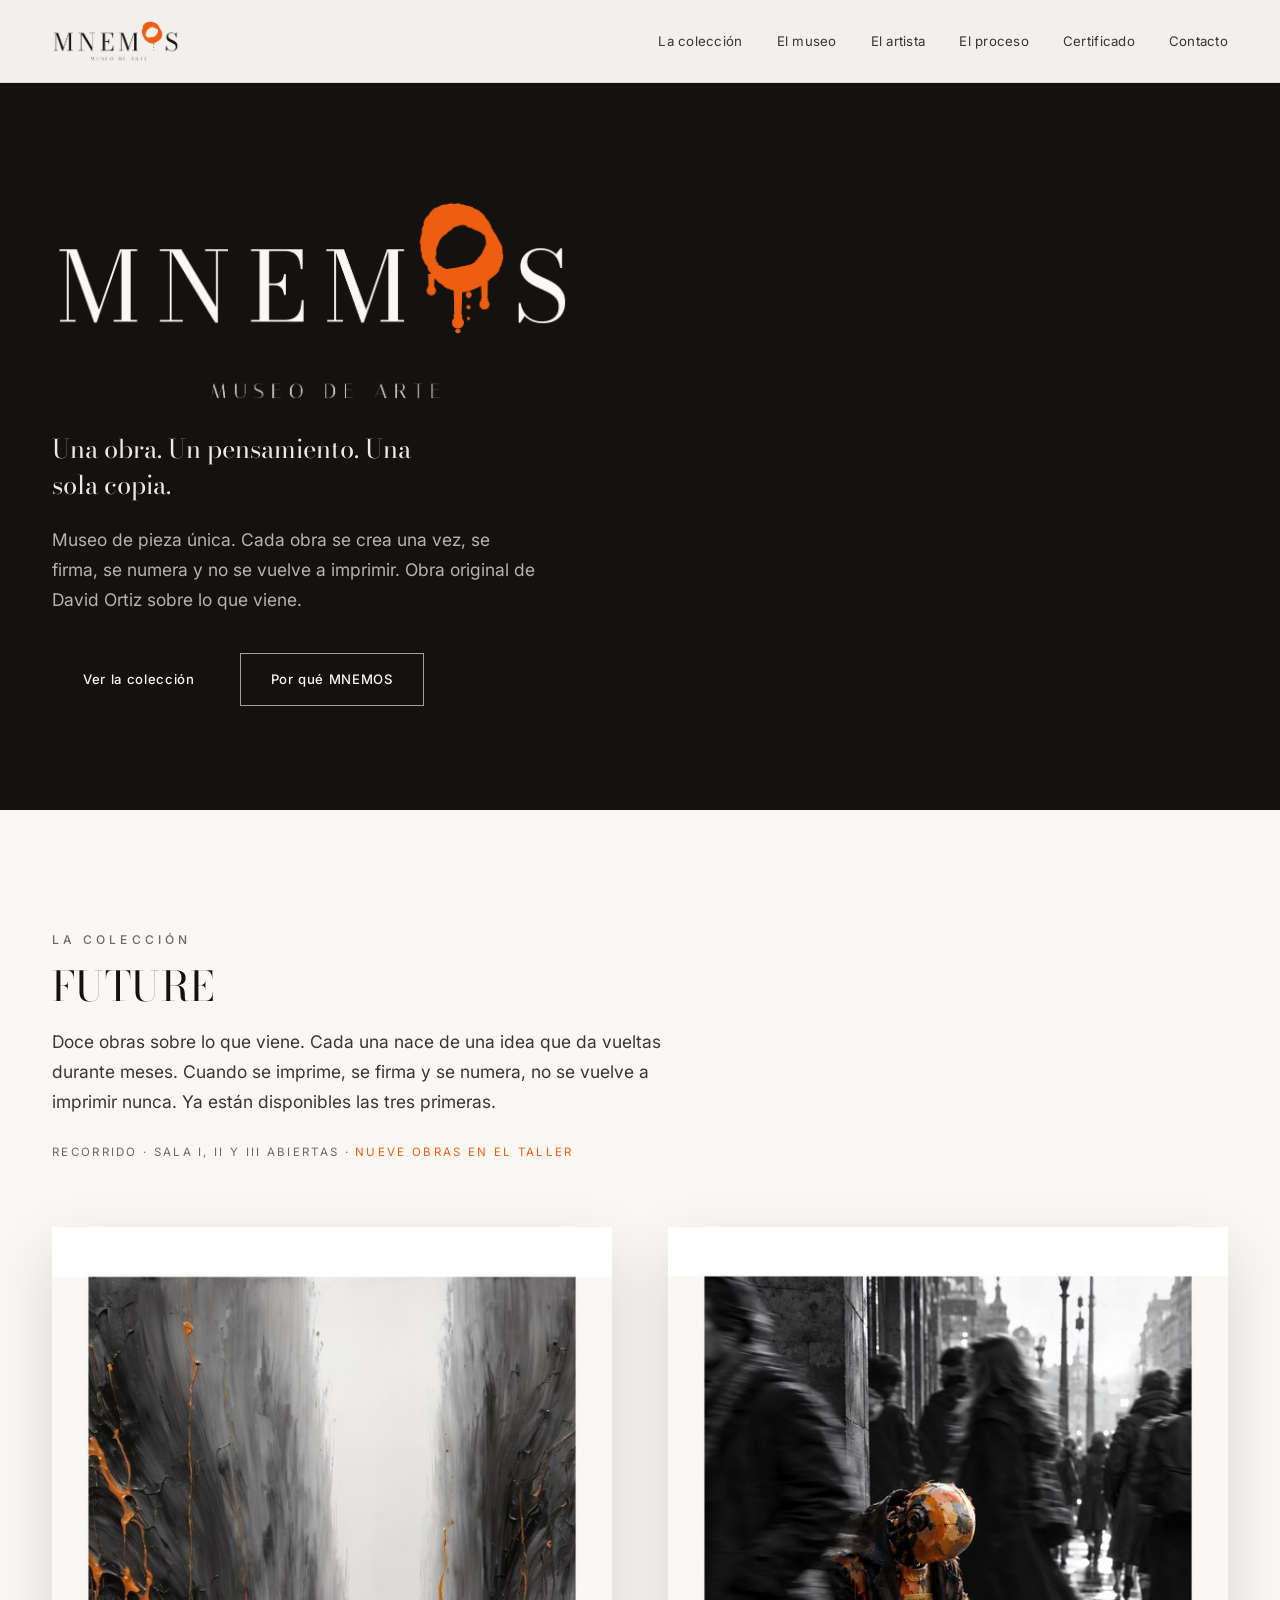
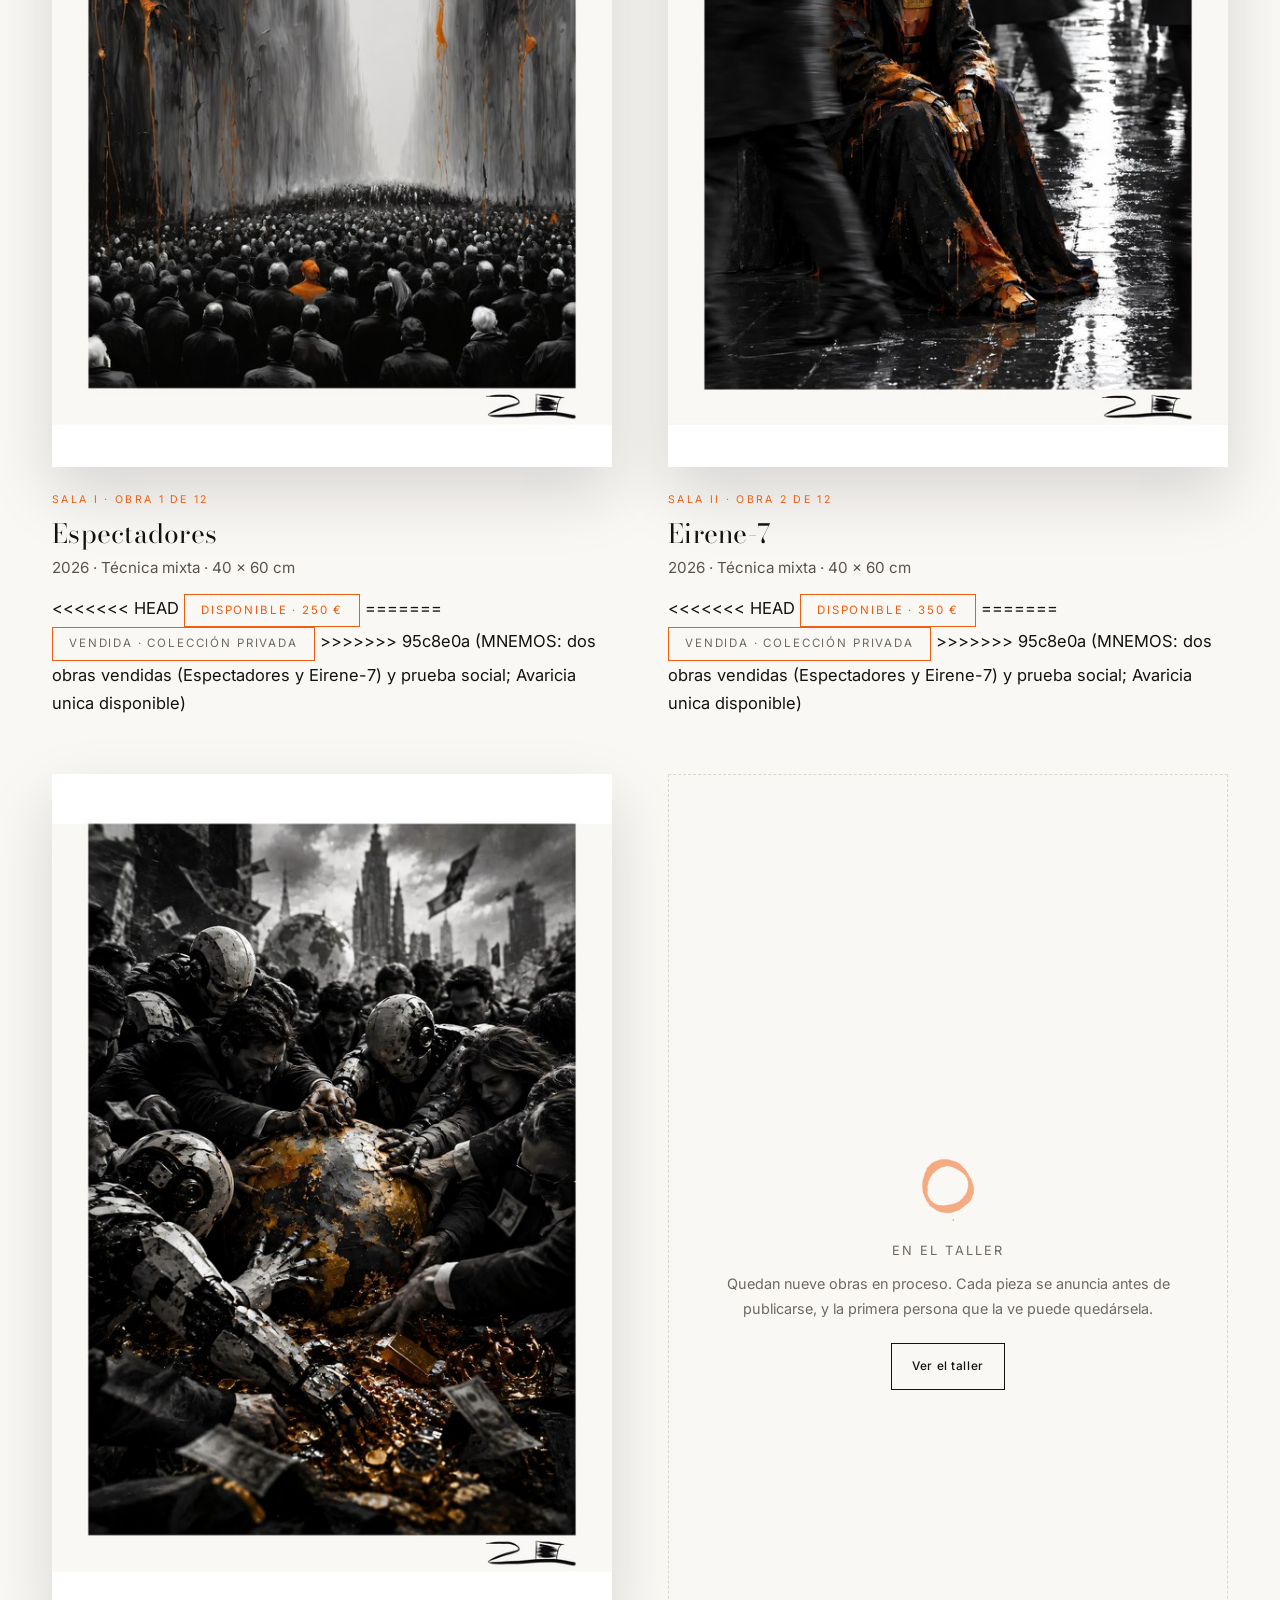
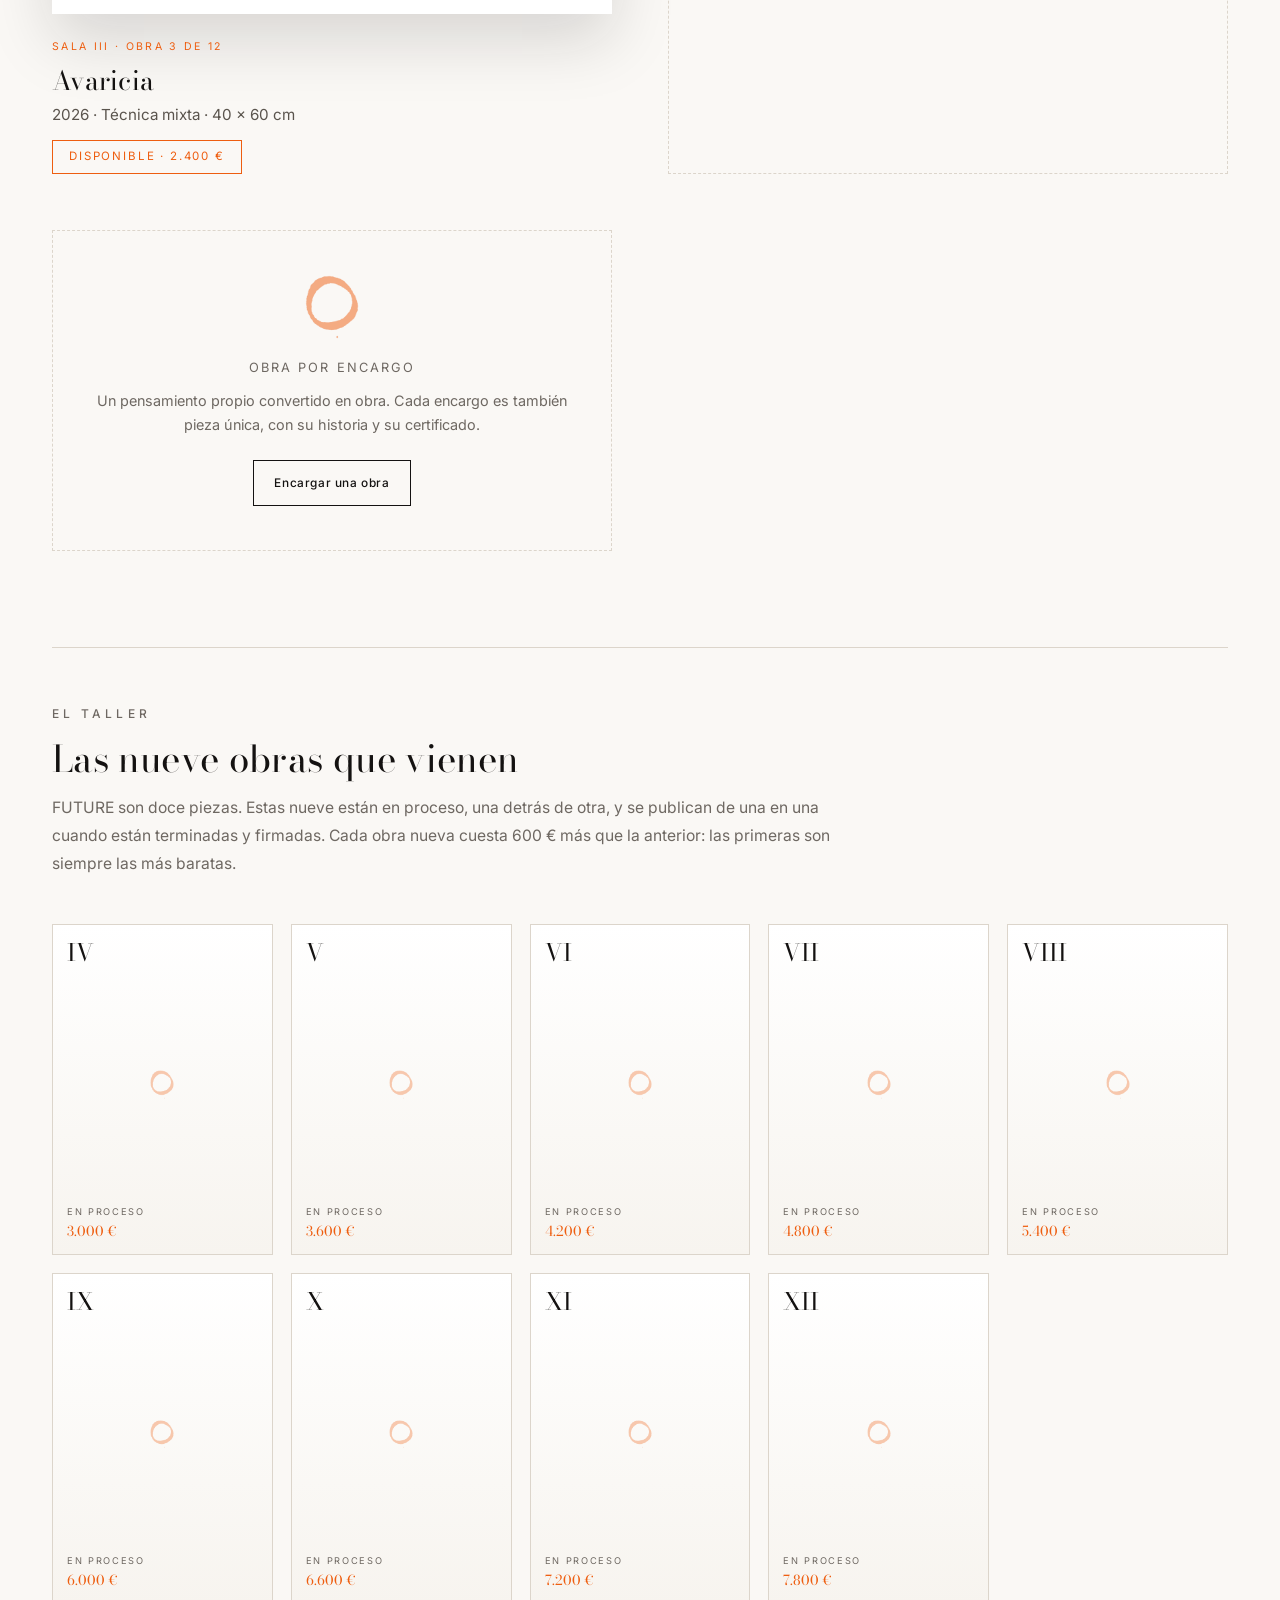
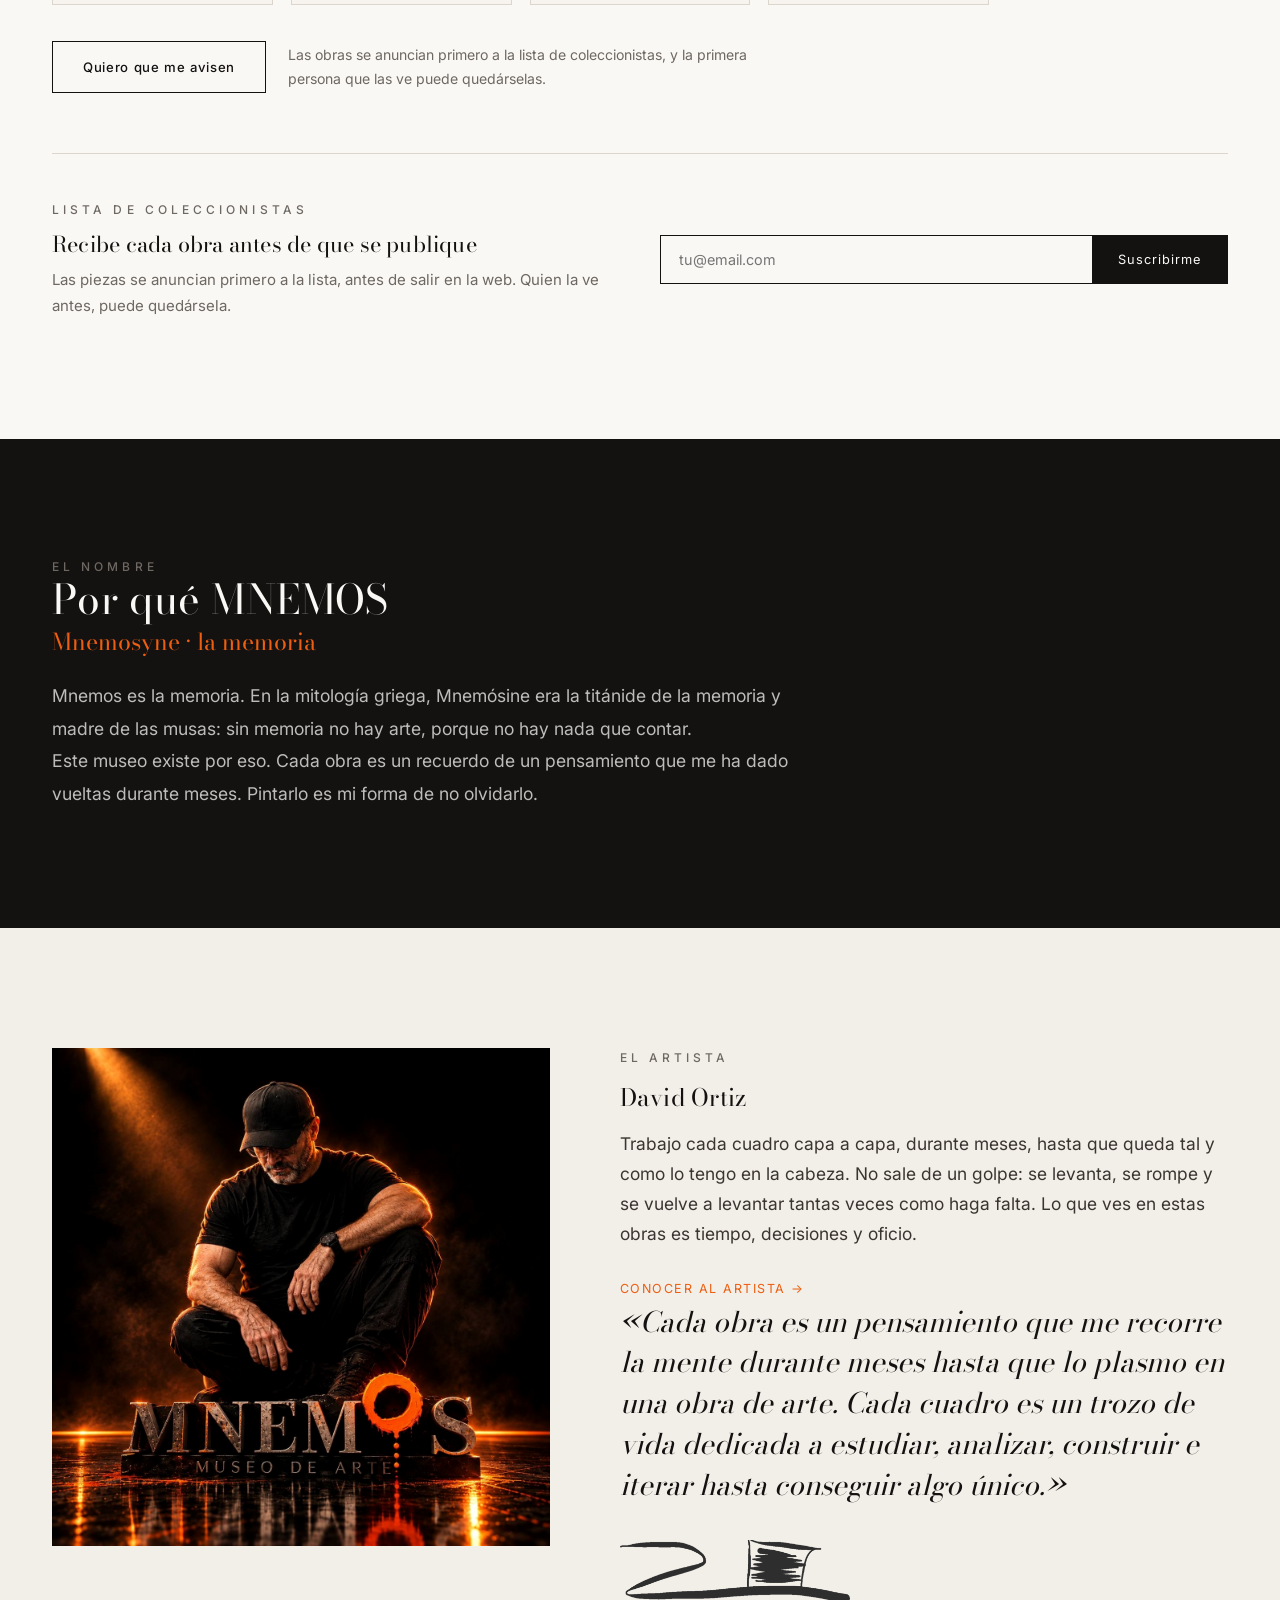
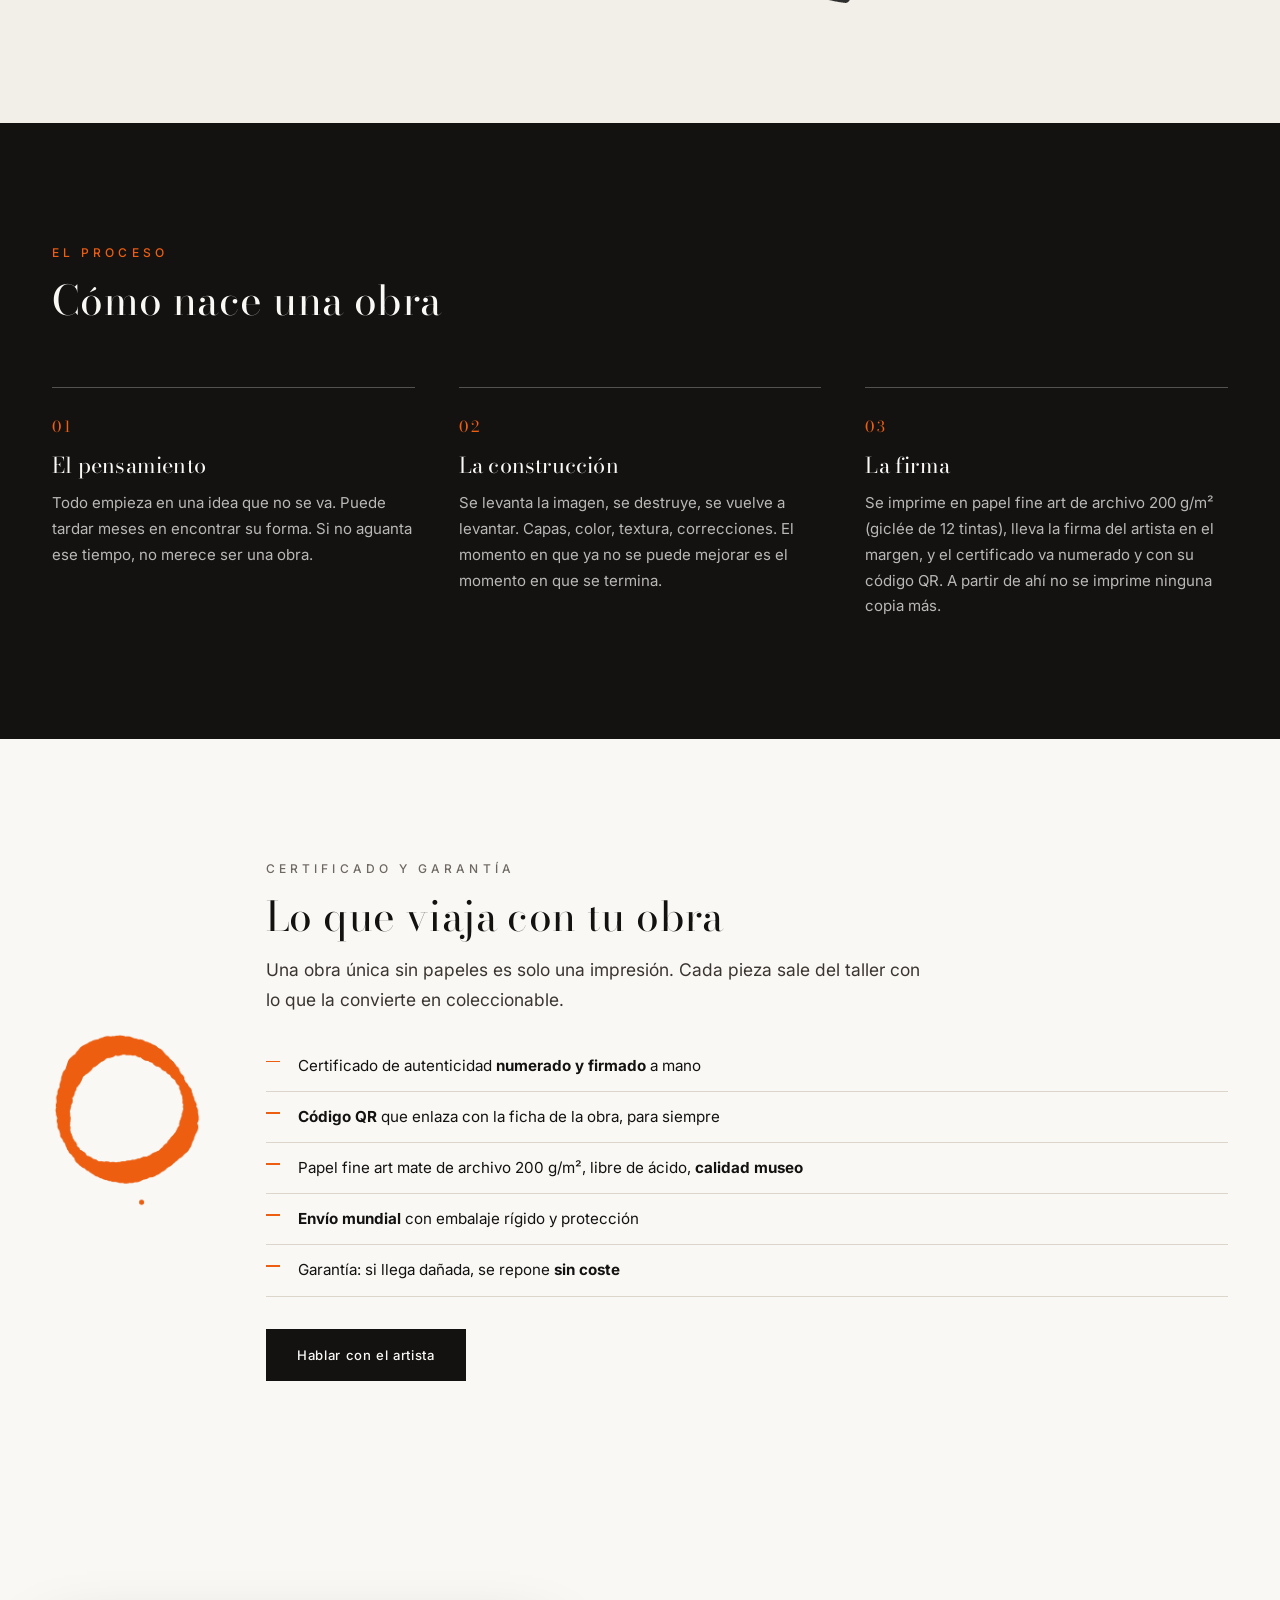
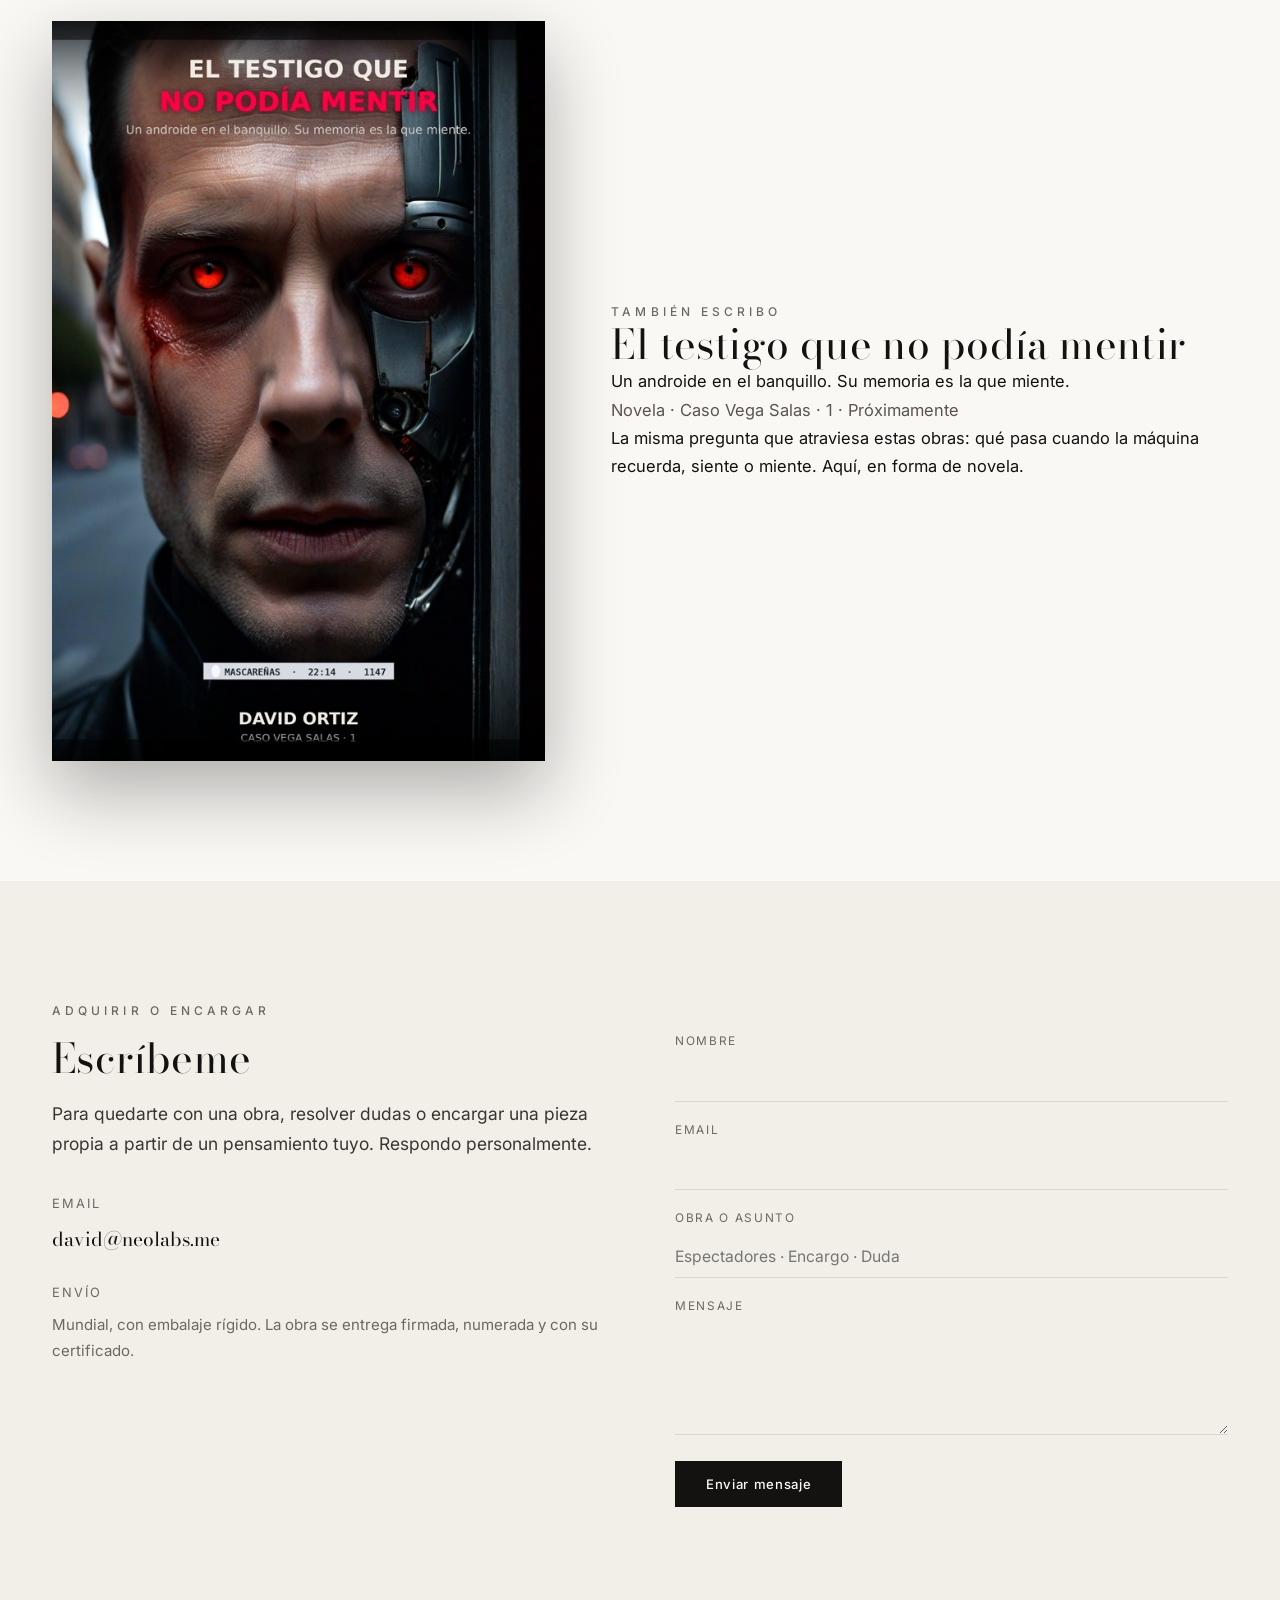
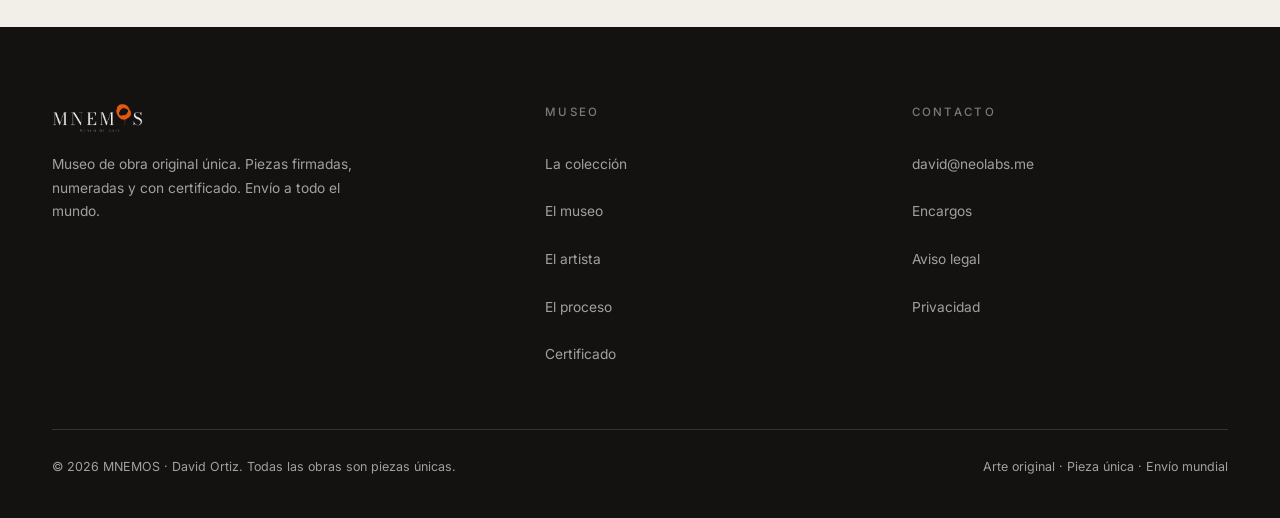
==== commit 280fa33b: "MNEMOS: las obras 01 y 02 NO estan vendidas (correccion); portada restaurada y boton de Avaricia a s" ====
--- a/index.html
+++ b/index.html
@@ -86,7 +86,11 @@
           <div class="sala-tag">Sala I · Obra 1 de 12</div>
           <h3>Espectadores</h3>
           <p>2026 &middot; Técnica mixta &middot; 40 &times; 60 cm</p>
-          <span class="disp">Disponible &middot; 1.200 €</span>
+<<<<<<< HEAD
+          <span class="disp">Disponible &middot; 250 €</span>
+=======
+          <span class="disp" style="color:var(--gris)">Vendida &middot; colección privada</span>
+>>>>>>> 95c8e0a (MNEMOS: dos obras vendidas (Espectadores y Eirene-7) y prueba social; Avaricia unica disponible)
         </div>
       </a>
       <a class="obra-card ap" data-obra="obra02" href="obras/eirene-7.html">
@@ -95,7 +99,11 @@
           <div class="sala-tag">Sala II · Obra 2 de 12</div>
           <h3>Eirene-7</h3>
           <p>2026 &middot; Técnica mixta &middot; 40 &times; 60 cm</p>
-          <span class="disp">Disponible &middot; 1.800 €</span>
+<<<<<<< HEAD
+          <span class="disp">Disponible &middot; 350 €</span>
+=======
+          <span class="disp" style="color:var(--gris)">Vendida &middot; colección privada</span>
+>>>>>>> 95c8e0a (MNEMOS: dos obras vendidas (Espectadores y Eirene-7) y prueba social; Avaricia unica disponible)
         </div>
       </a>
       <a class="obra-card ap" data-obra="obra03" href="obras/avaricia.html">
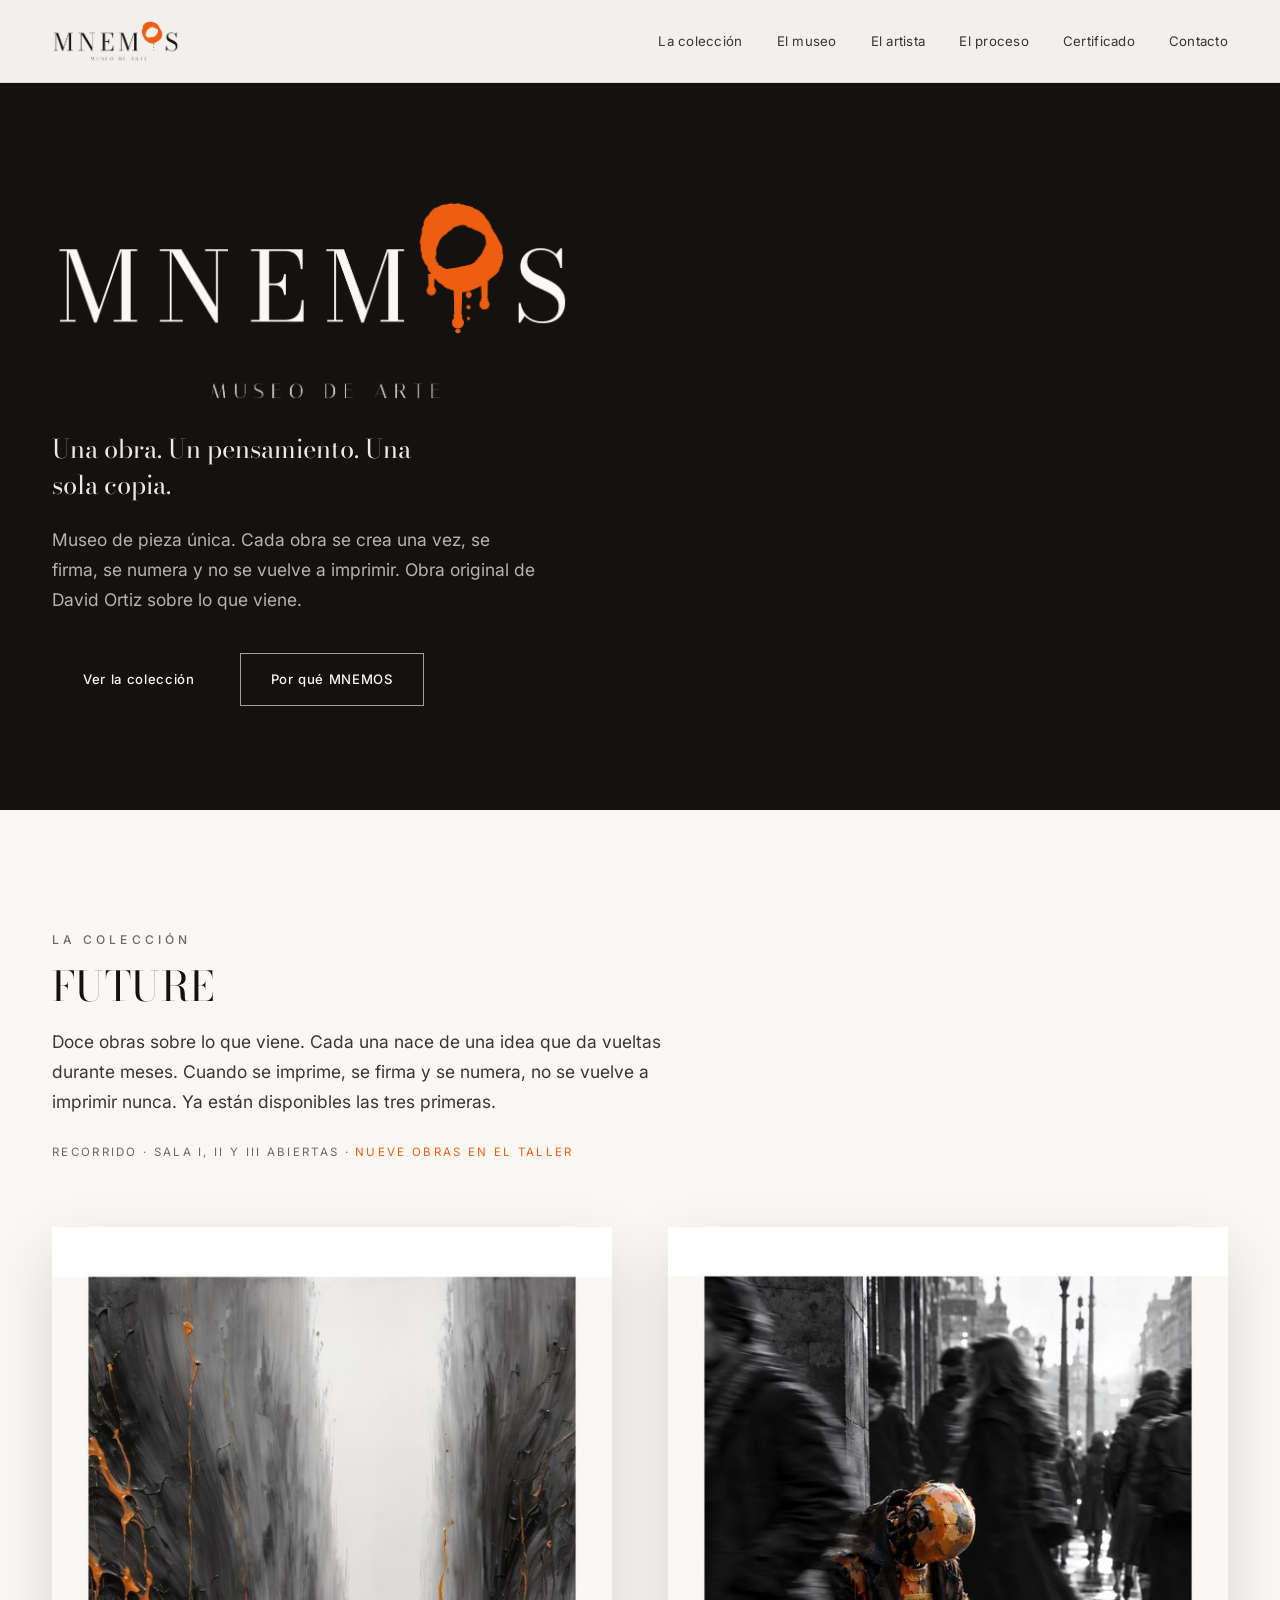
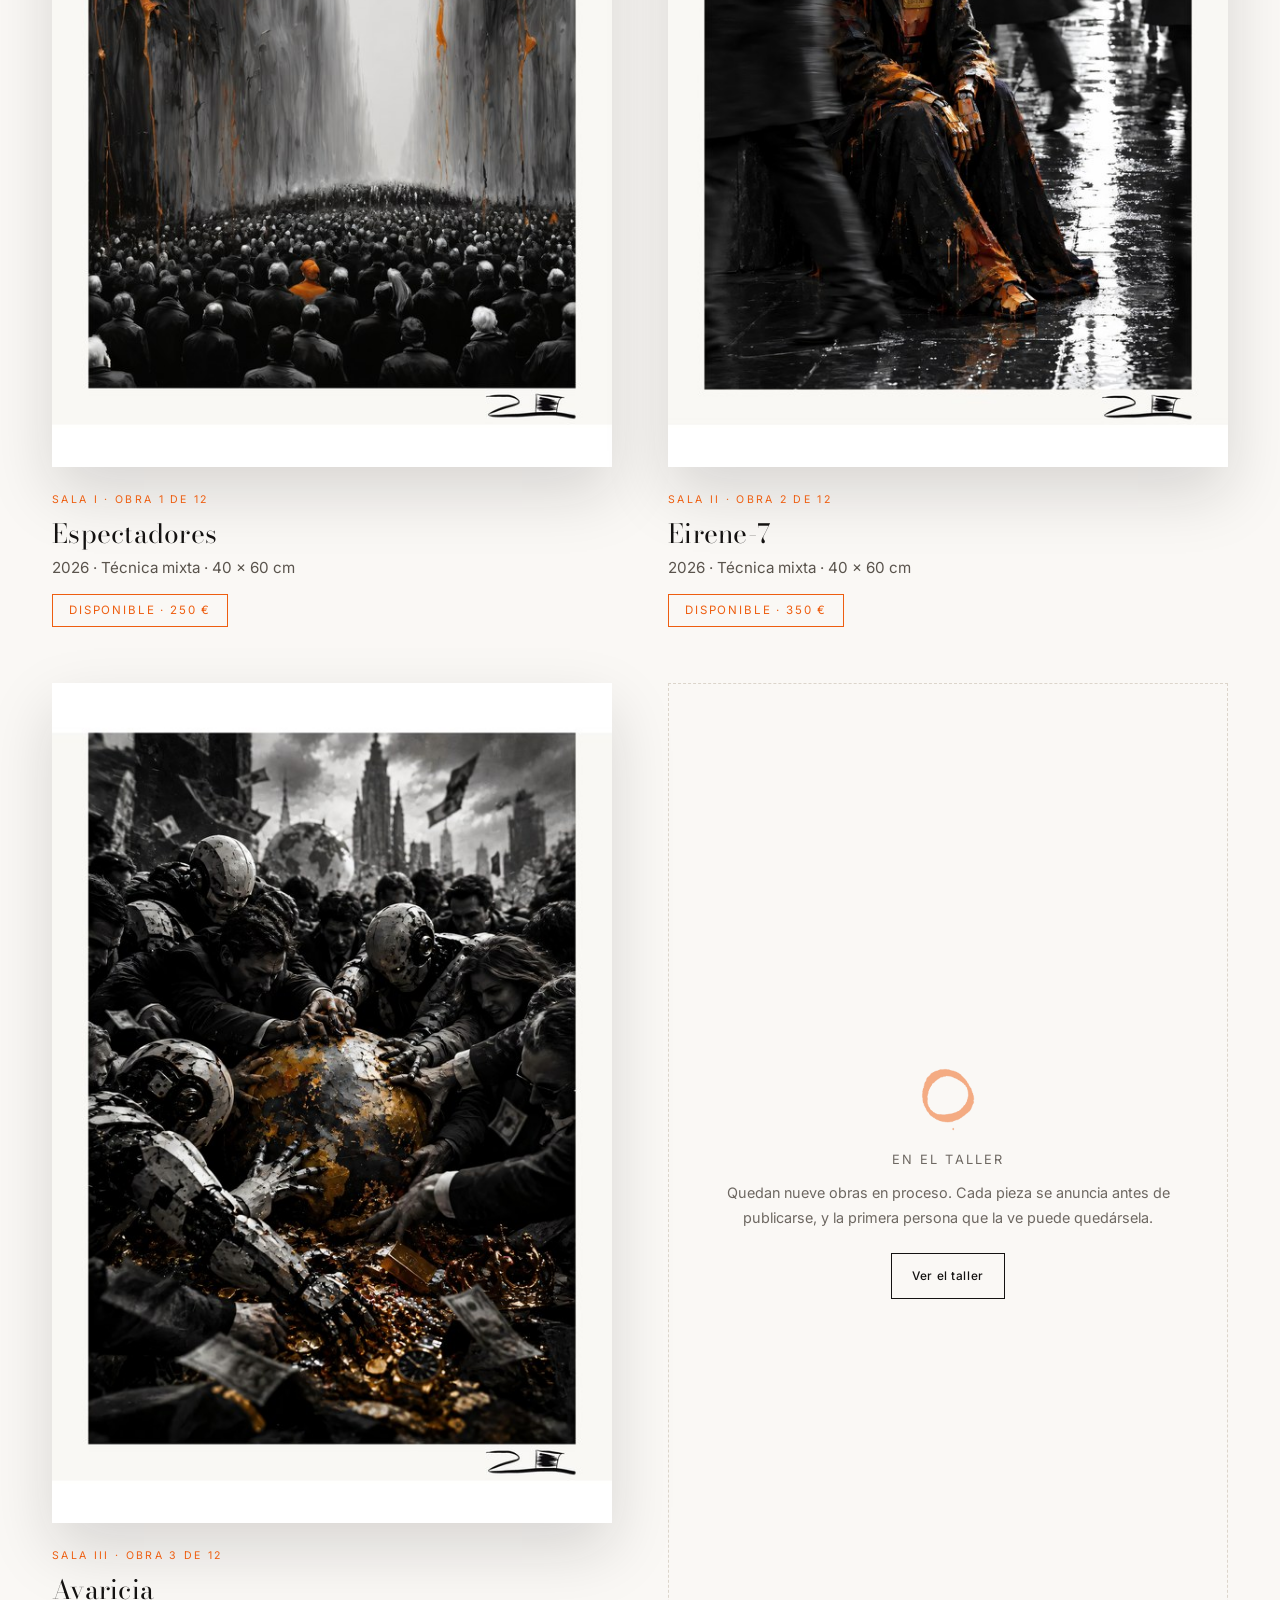
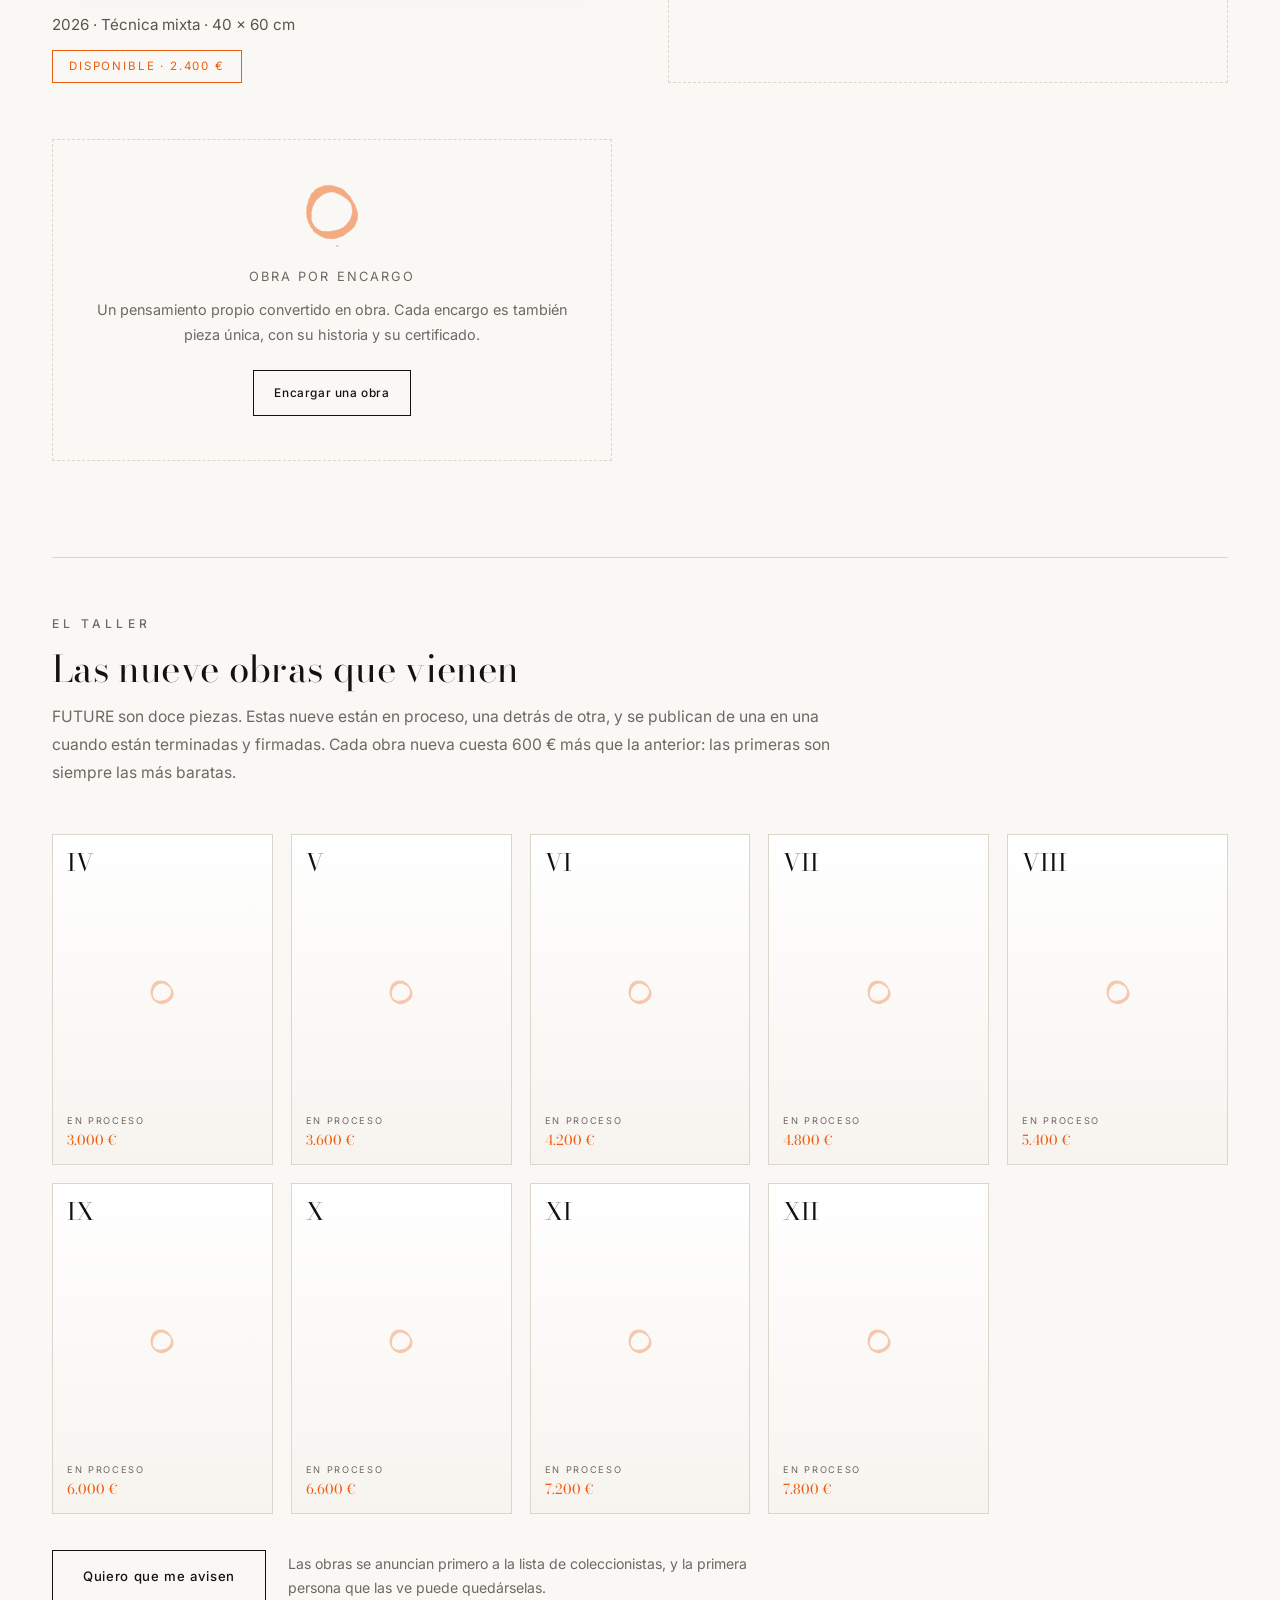
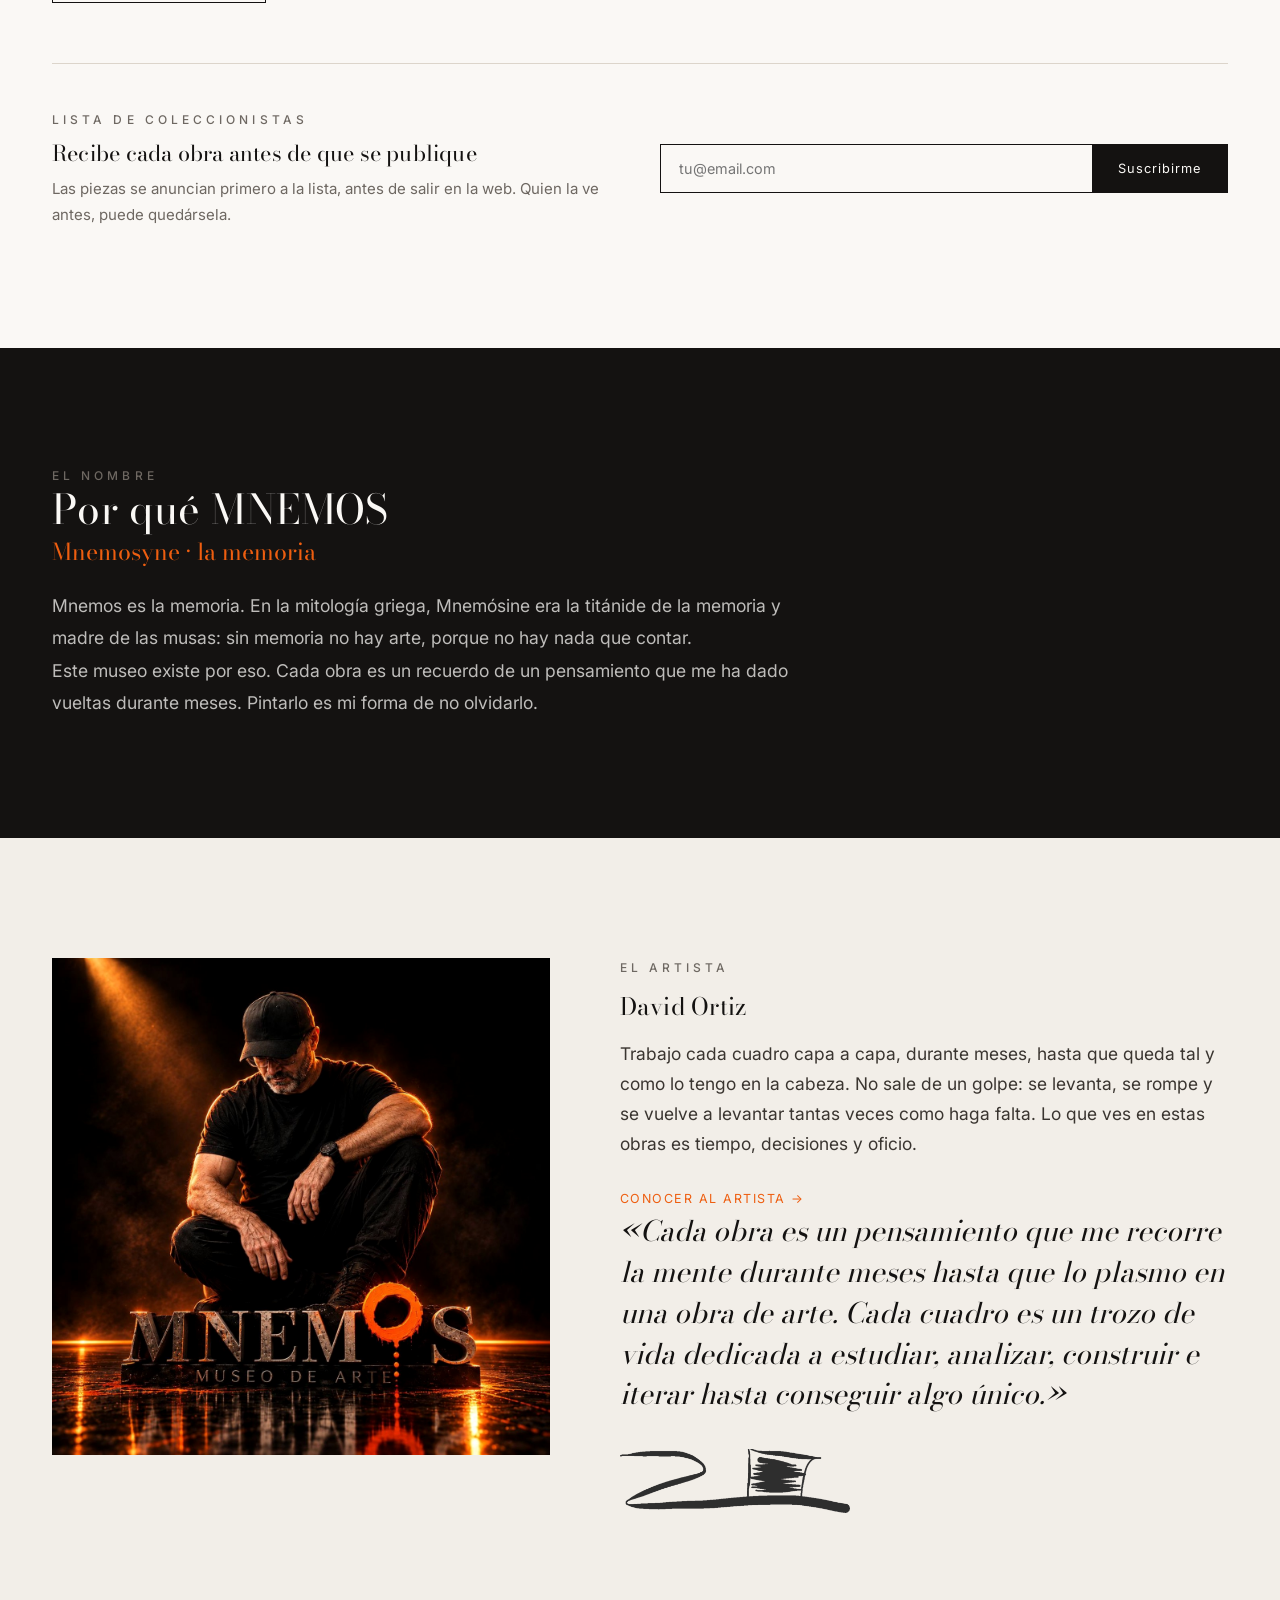
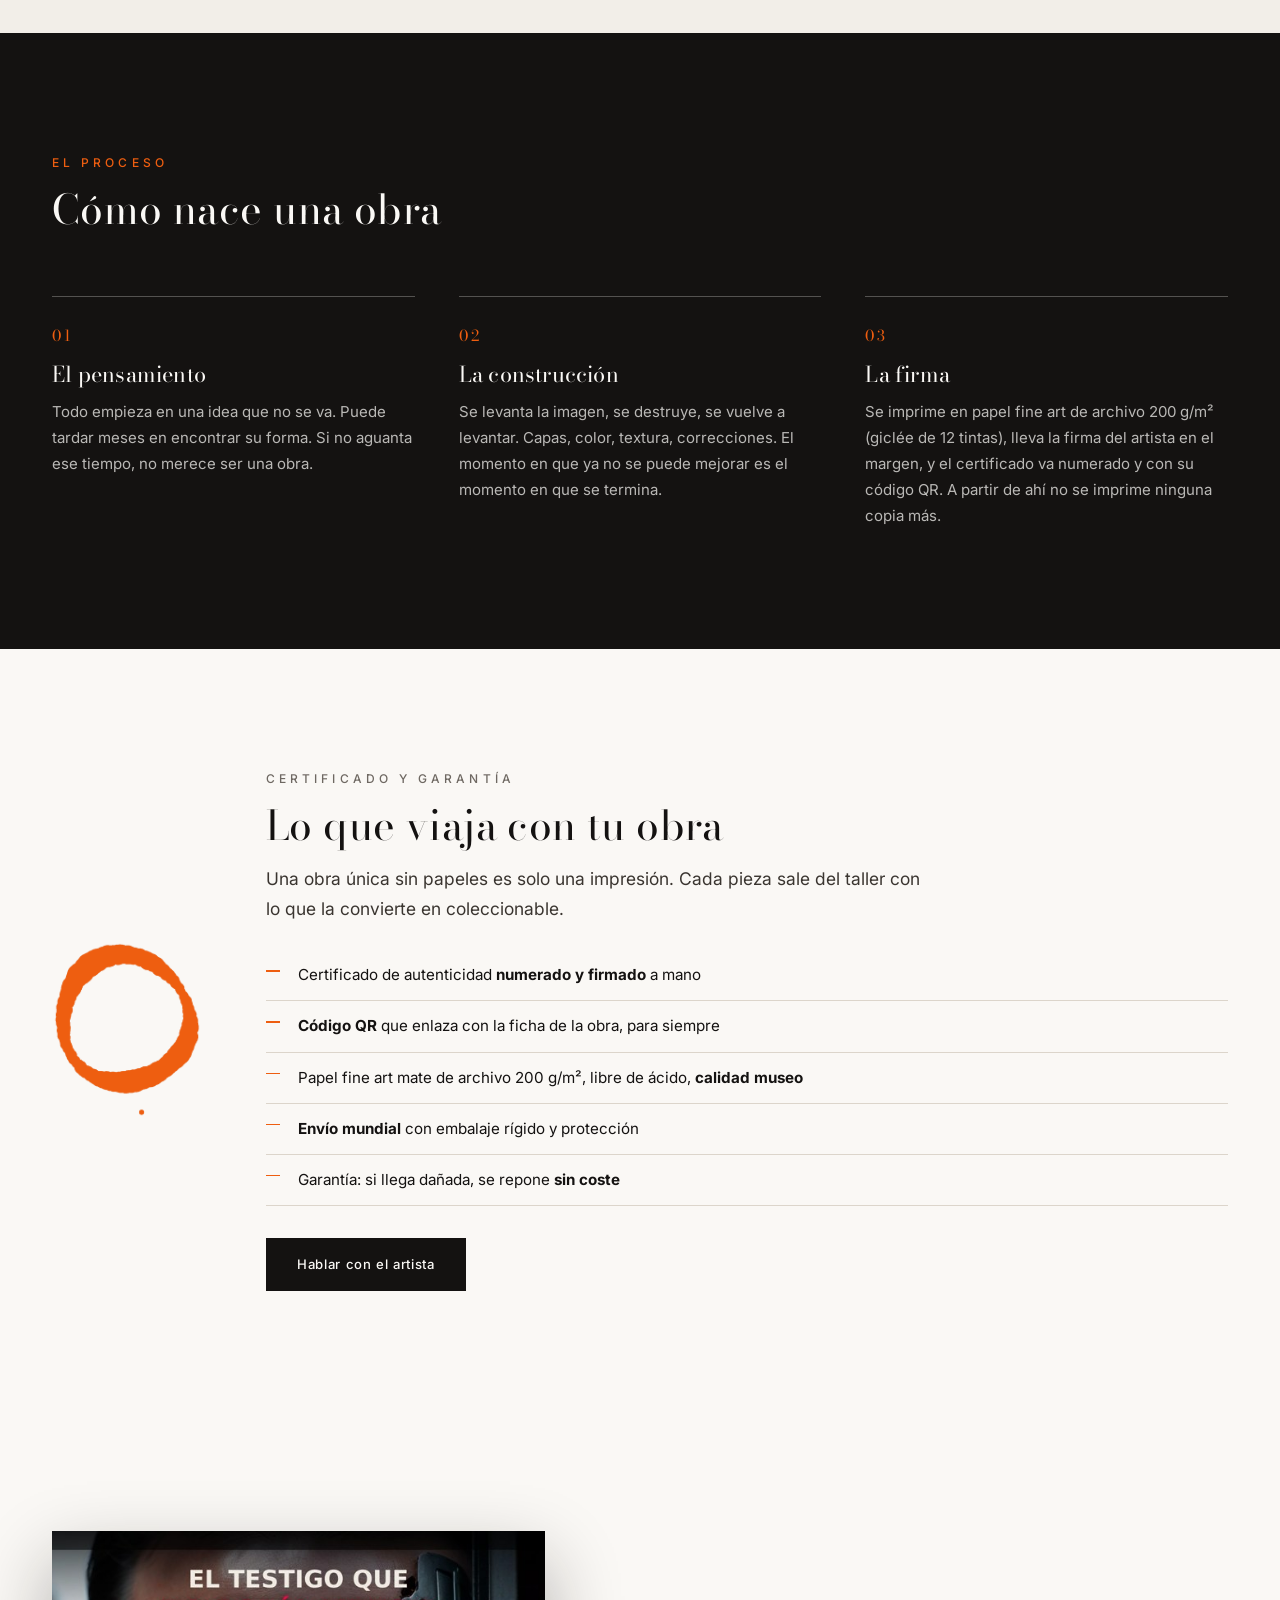
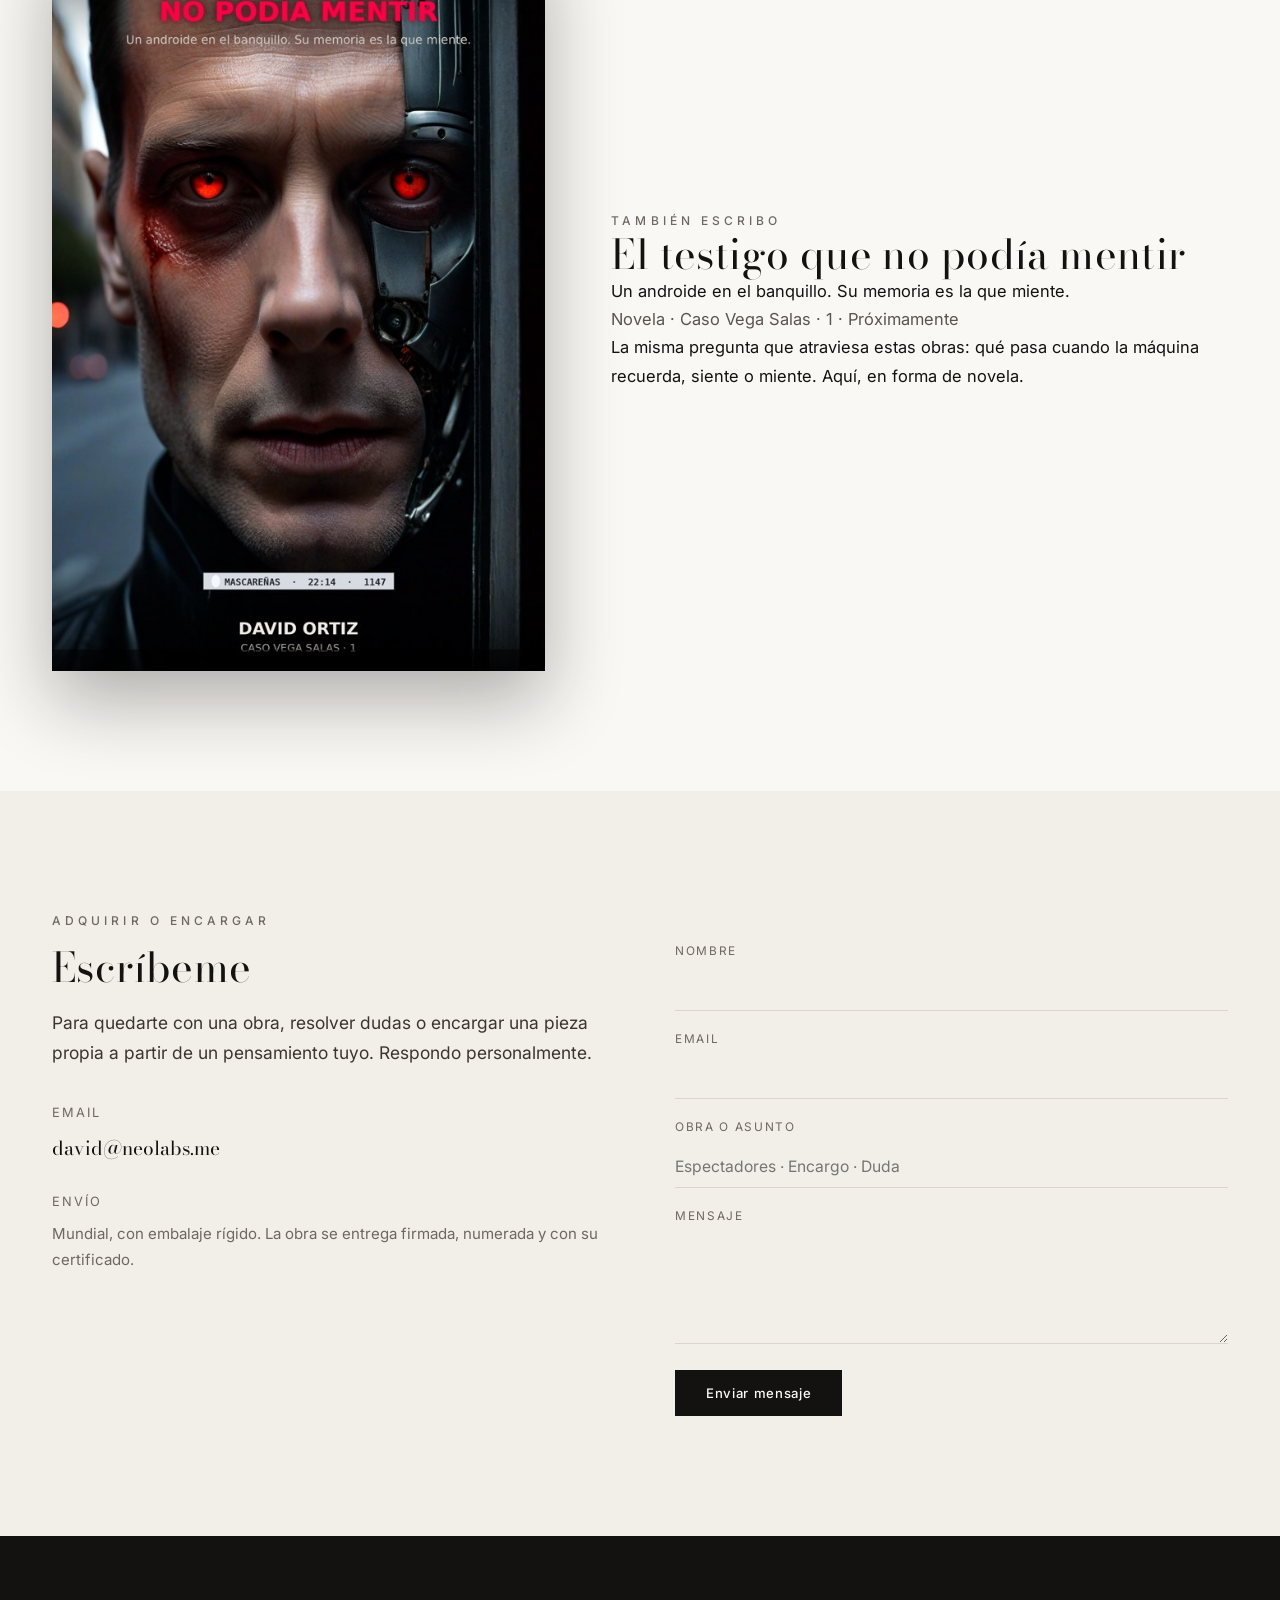
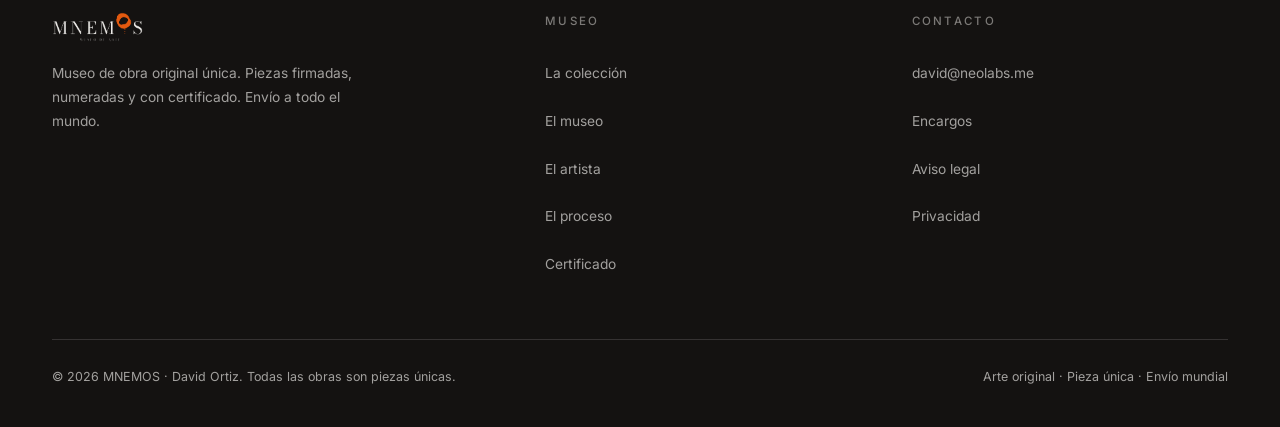
==== commit 234d7b0e: "MNEMOS: limpiadas las marcas de conflicto de la portada (las obras siguen disponibles)" ====
--- a/index.html
+++ b/index.html
@@ -86,11 +86,7 @@
           <div class="sala-tag">Sala I · Obra 1 de 12</div>
           <h3>Espectadores</h3>
           <p>2026 &middot; Técnica mixta &middot; 40 &times; 60 cm</p>
-<<<<<<< HEAD
           <span class="disp">Disponible &middot; 250 €</span>
-=======
-          <span class="disp" style="color:var(--gris)">Vendida &middot; colección privada</span>
->>>>>>> 95c8e0a (MNEMOS: dos obras vendidas (Espectadores y Eirene-7) y prueba social; Avaricia unica disponible)
         </div>
       </a>
       <a class="obra-card ap" data-obra="obra02" href="obras/eirene-7.html">
@@ -99,11 +95,7 @@
           <div class="sala-tag">Sala II · Obra 2 de 12</div>
           <h3>Eirene-7</h3>
           <p>2026 &middot; Técnica mixta &middot; 40 &times; 60 cm</p>
-<<<<<<< HEAD
           <span class="disp">Disponible &middot; 350 €</span>
-=======
-          <span class="disp" style="color:var(--gris)">Vendida &middot; colección privada</span>
->>>>>>> 95c8e0a (MNEMOS: dos obras vendidas (Espectadores y Eirene-7) y prueba social; Avaricia unica disponible)
         </div>
       </a>
       <a class="obra-card ap" data-obra="obra03" href="obras/avaricia.html">
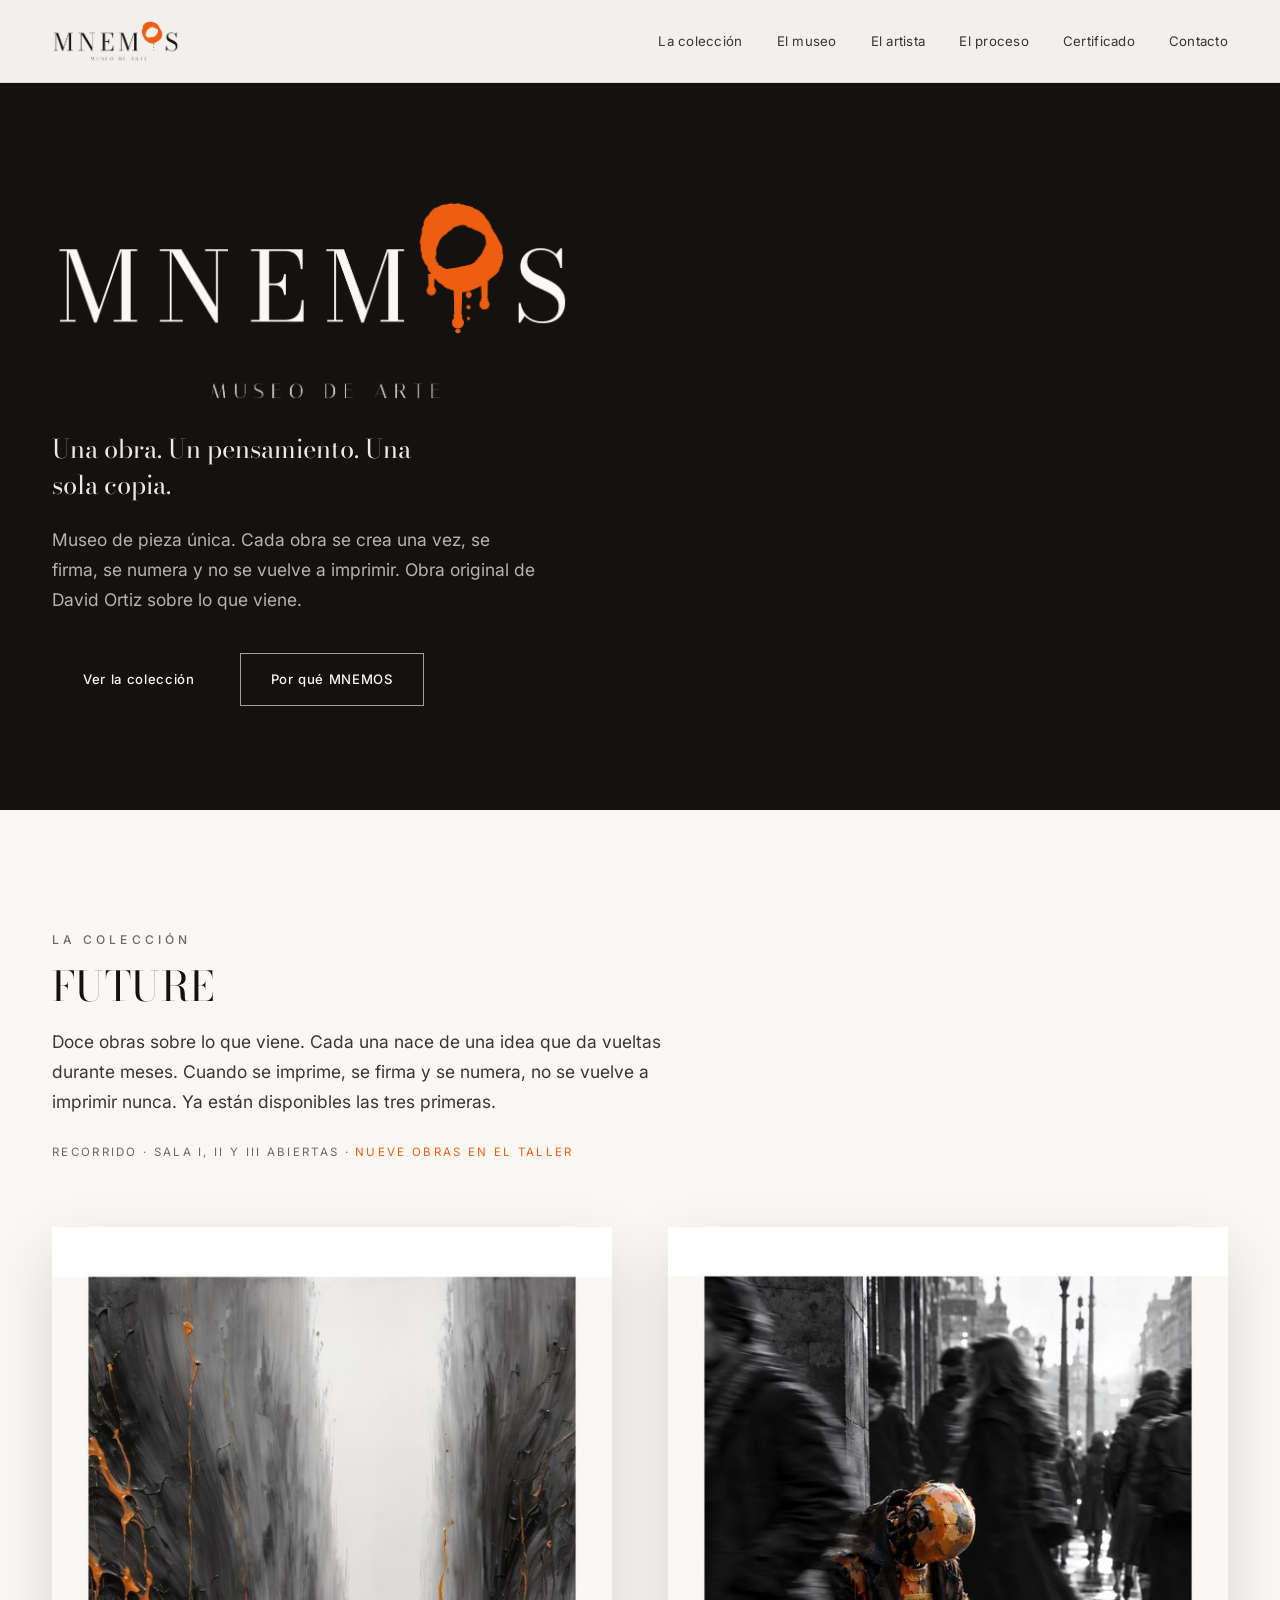
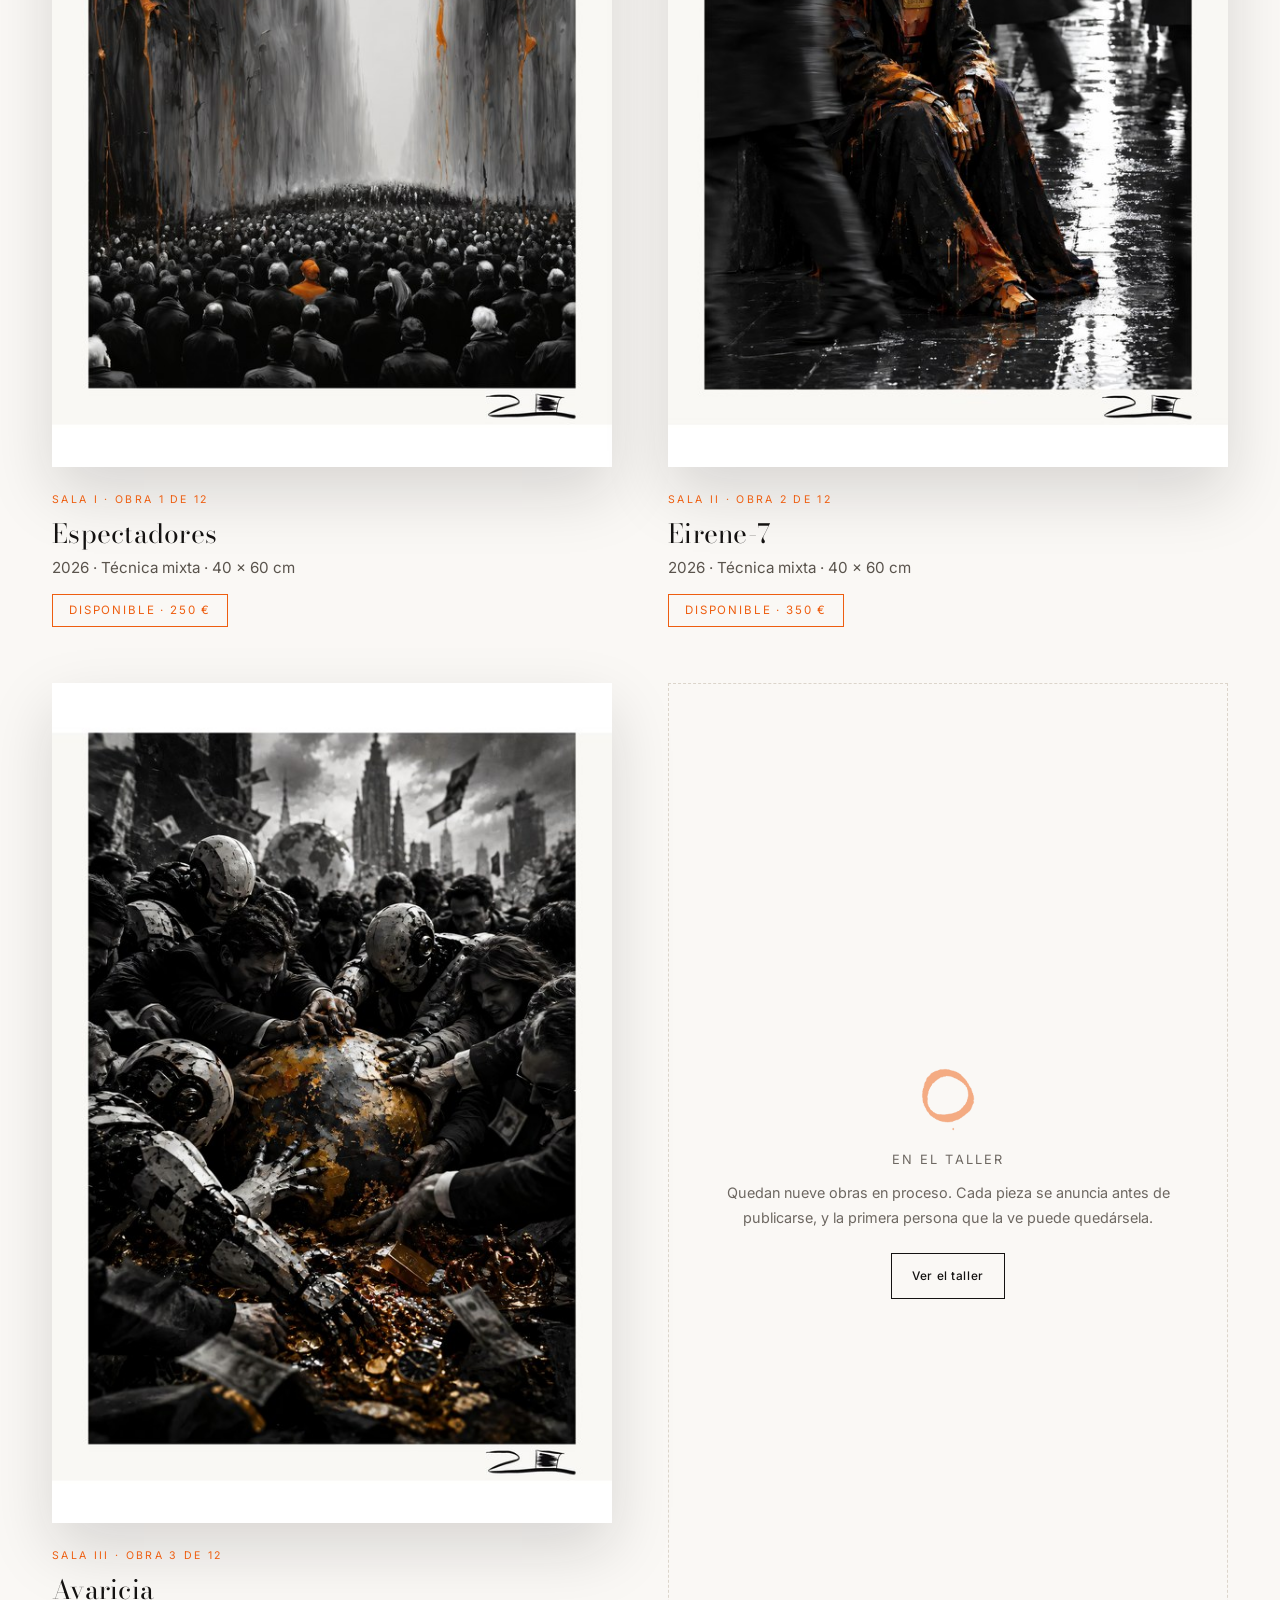
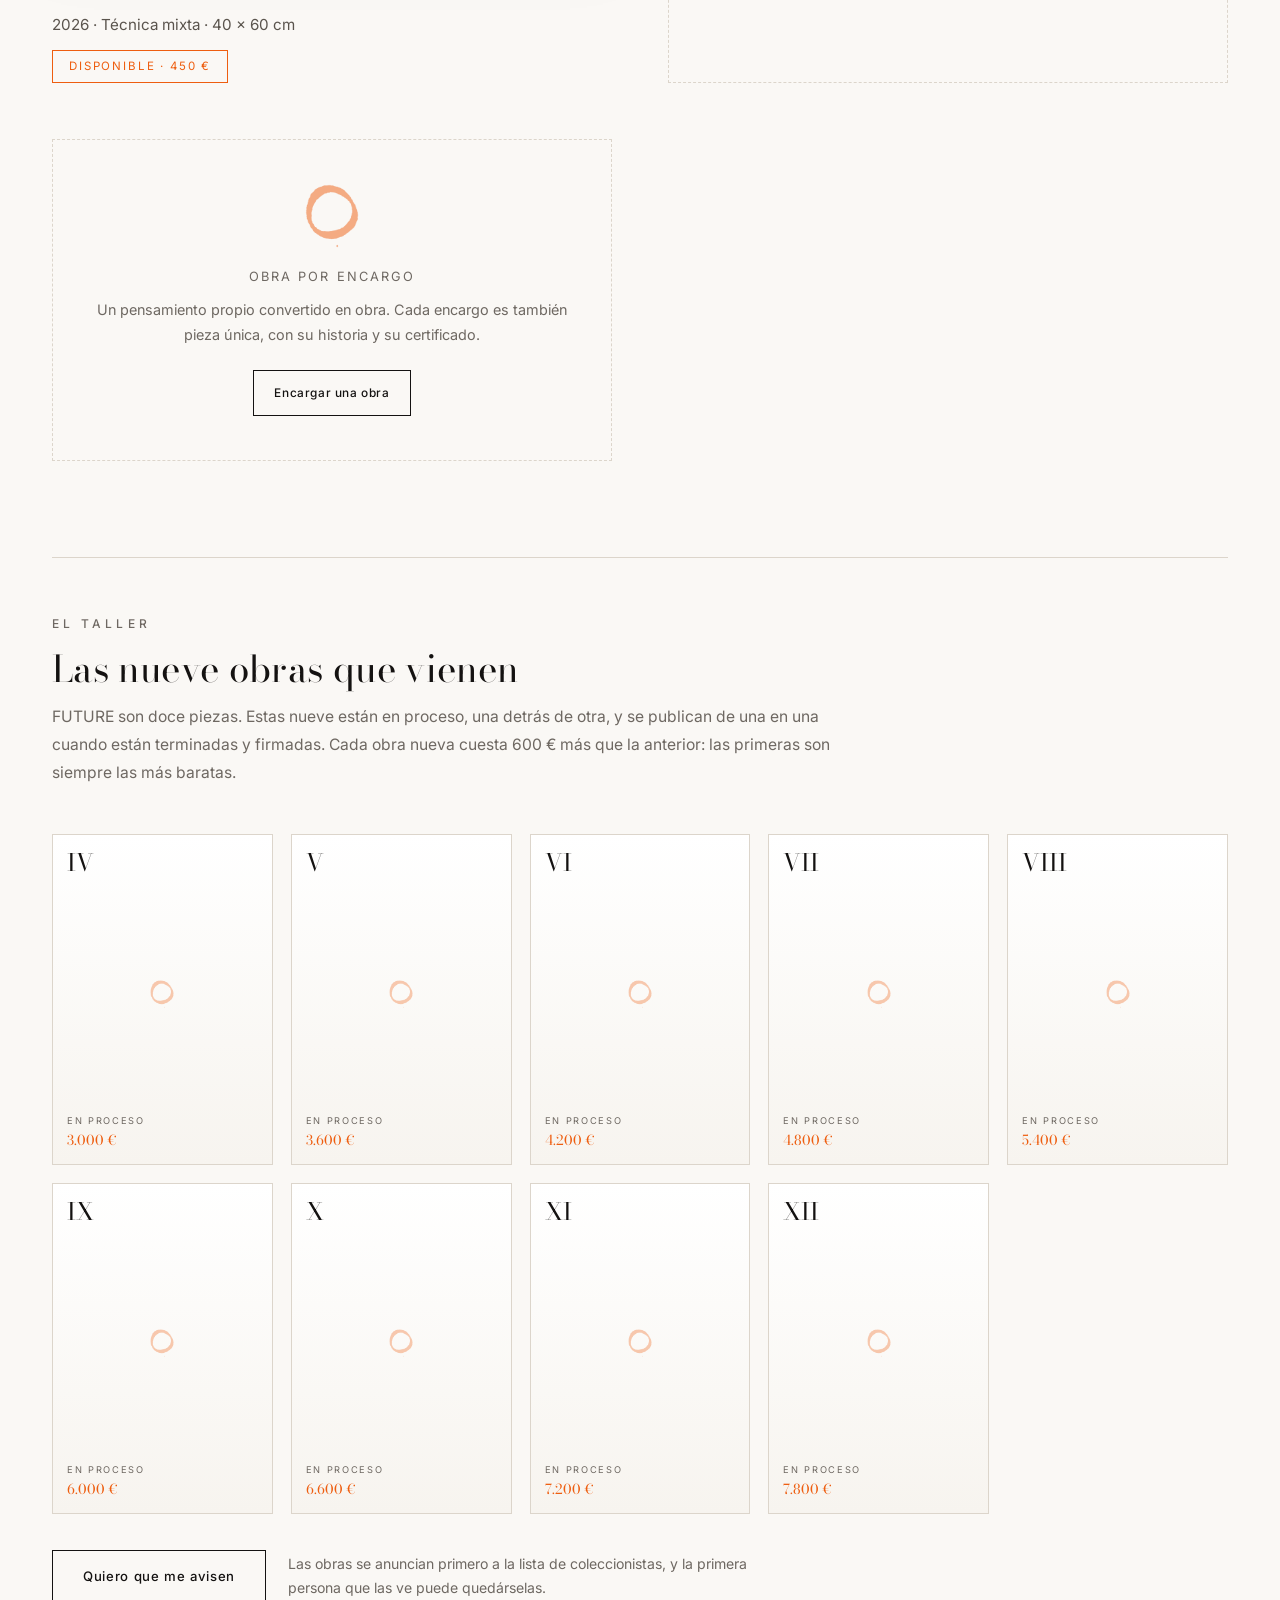
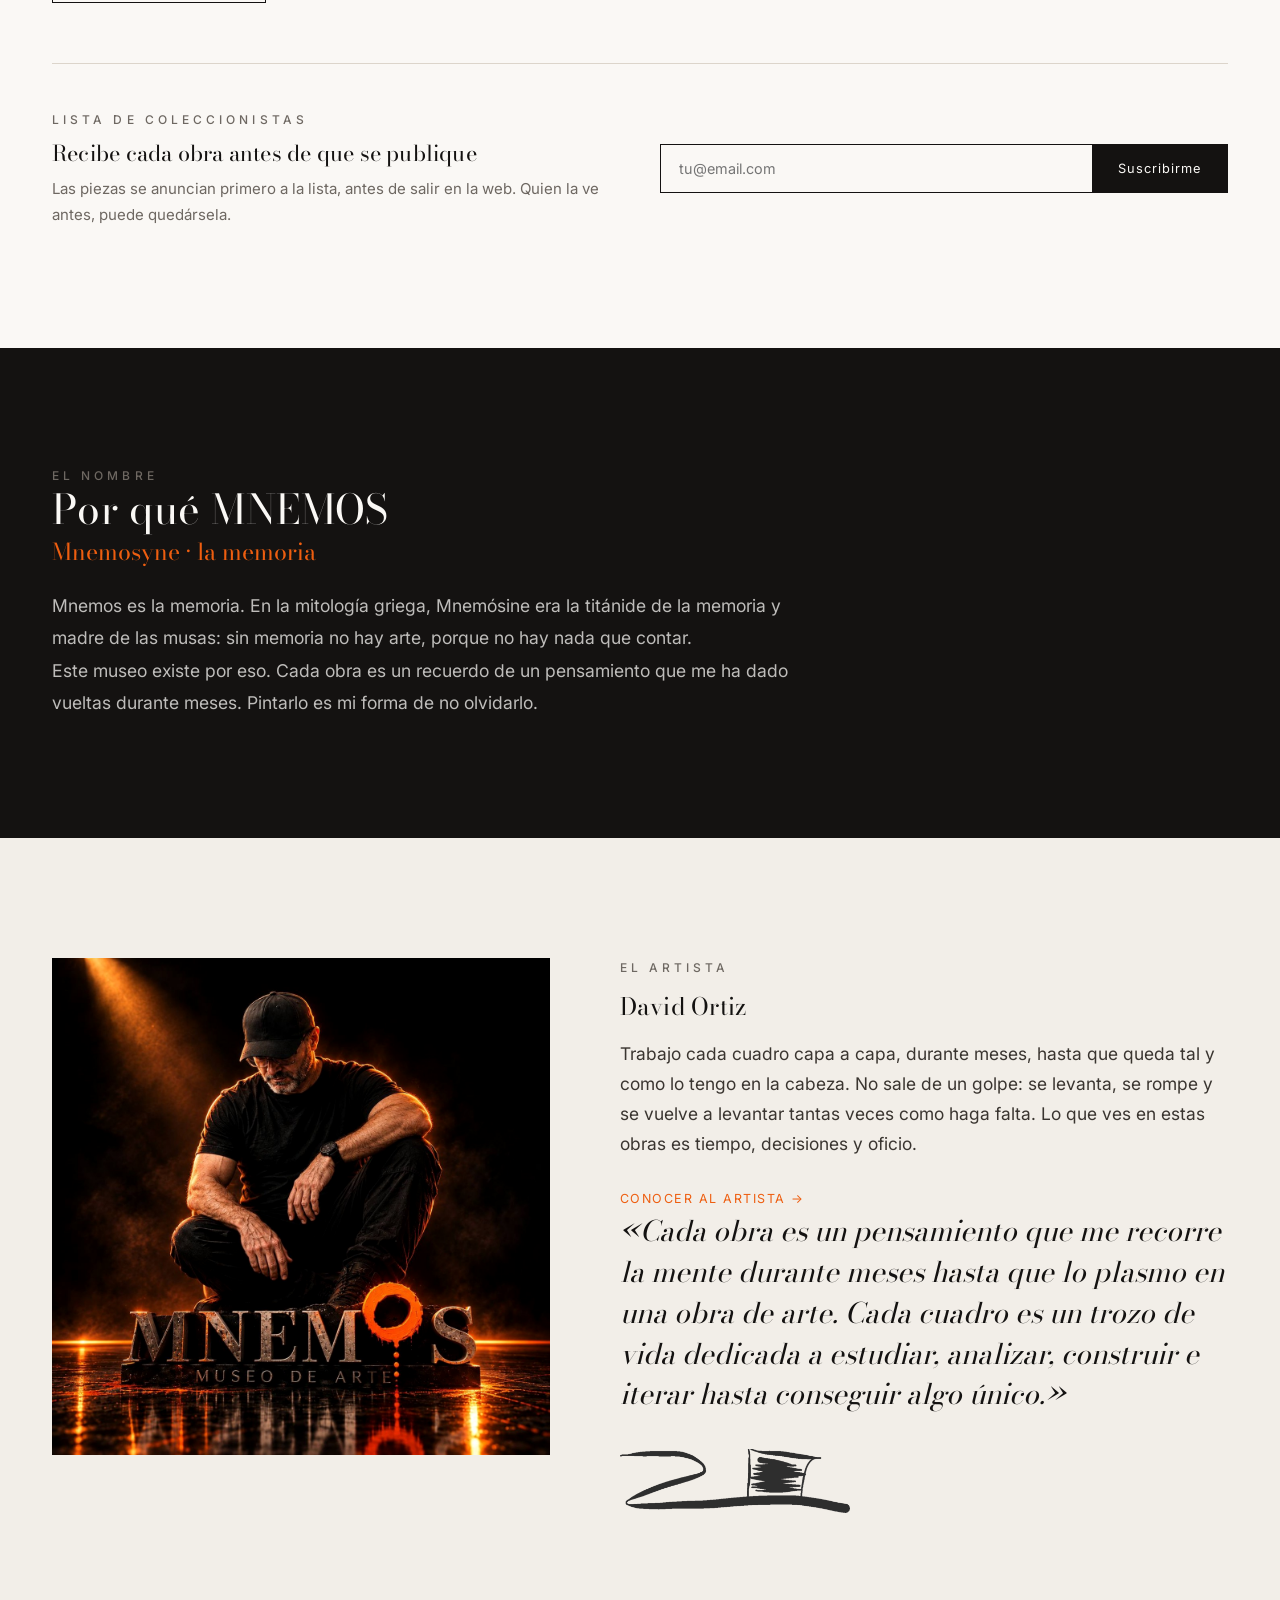
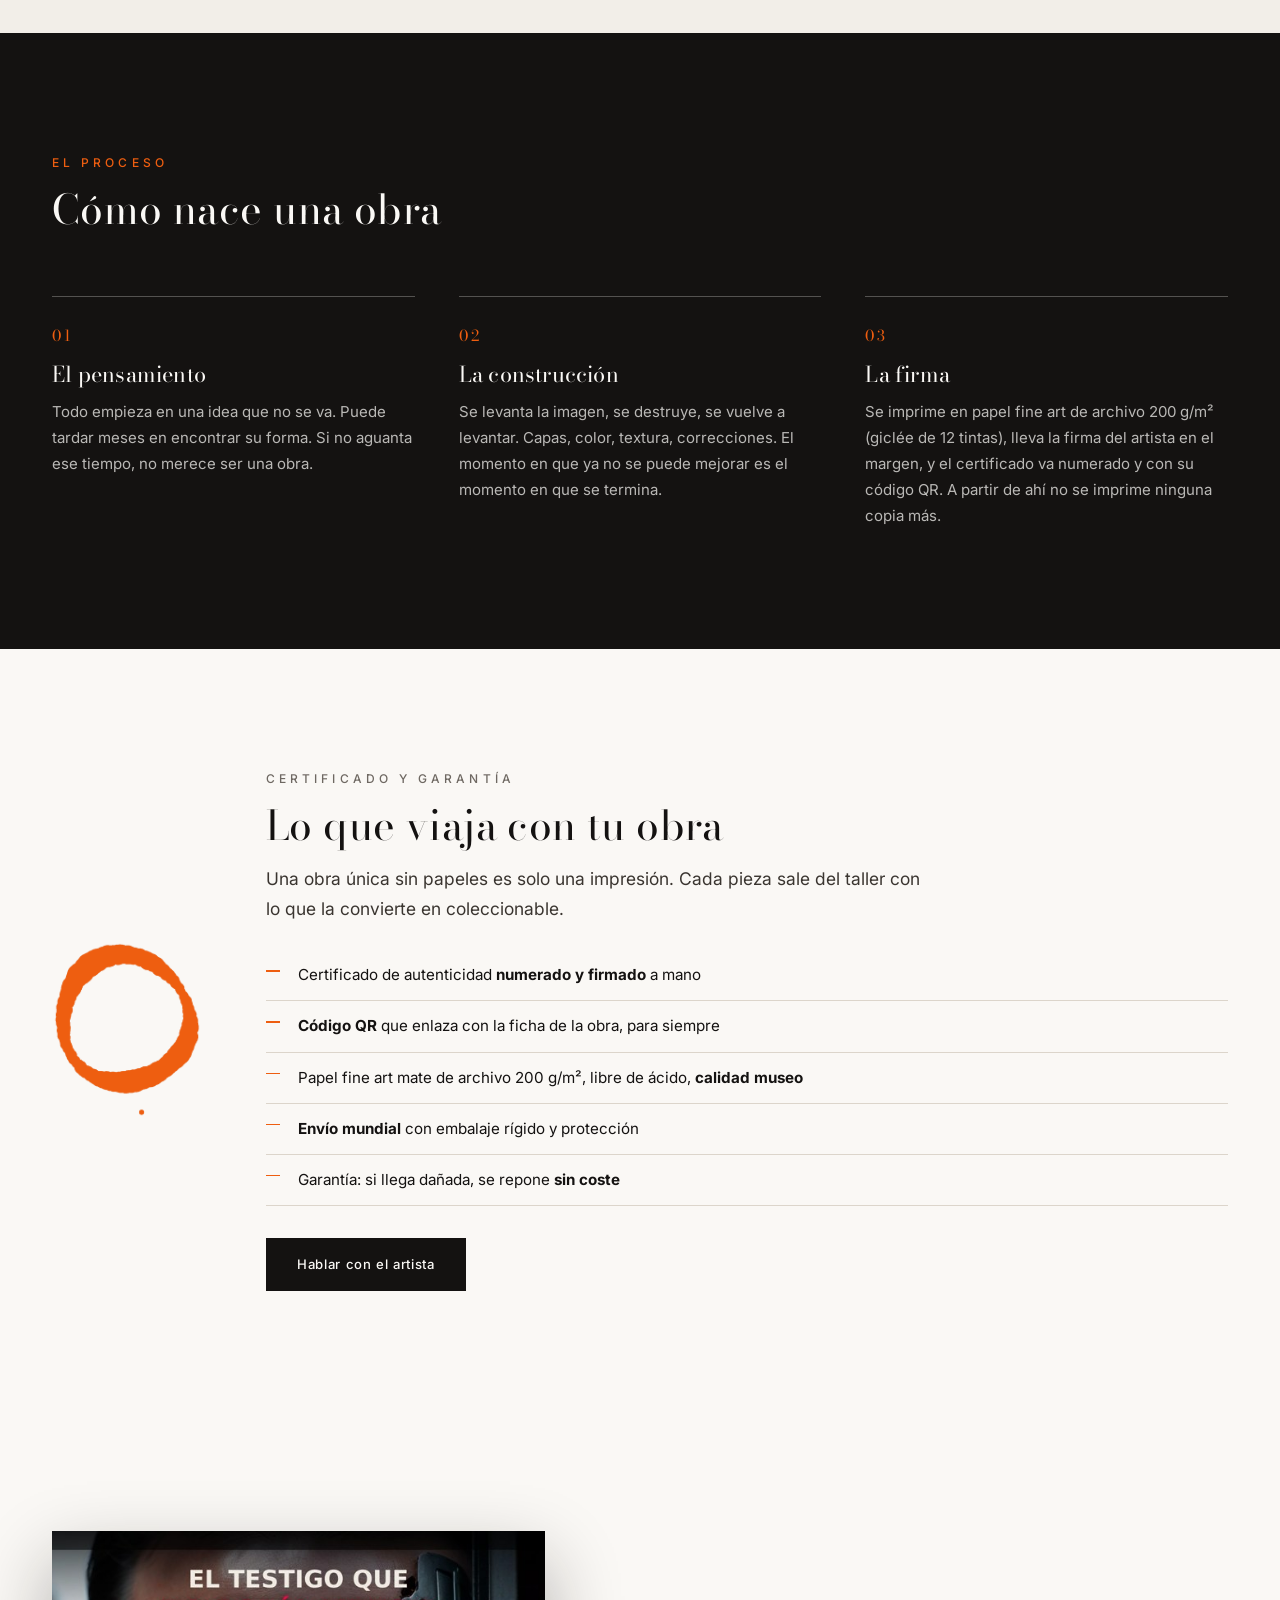
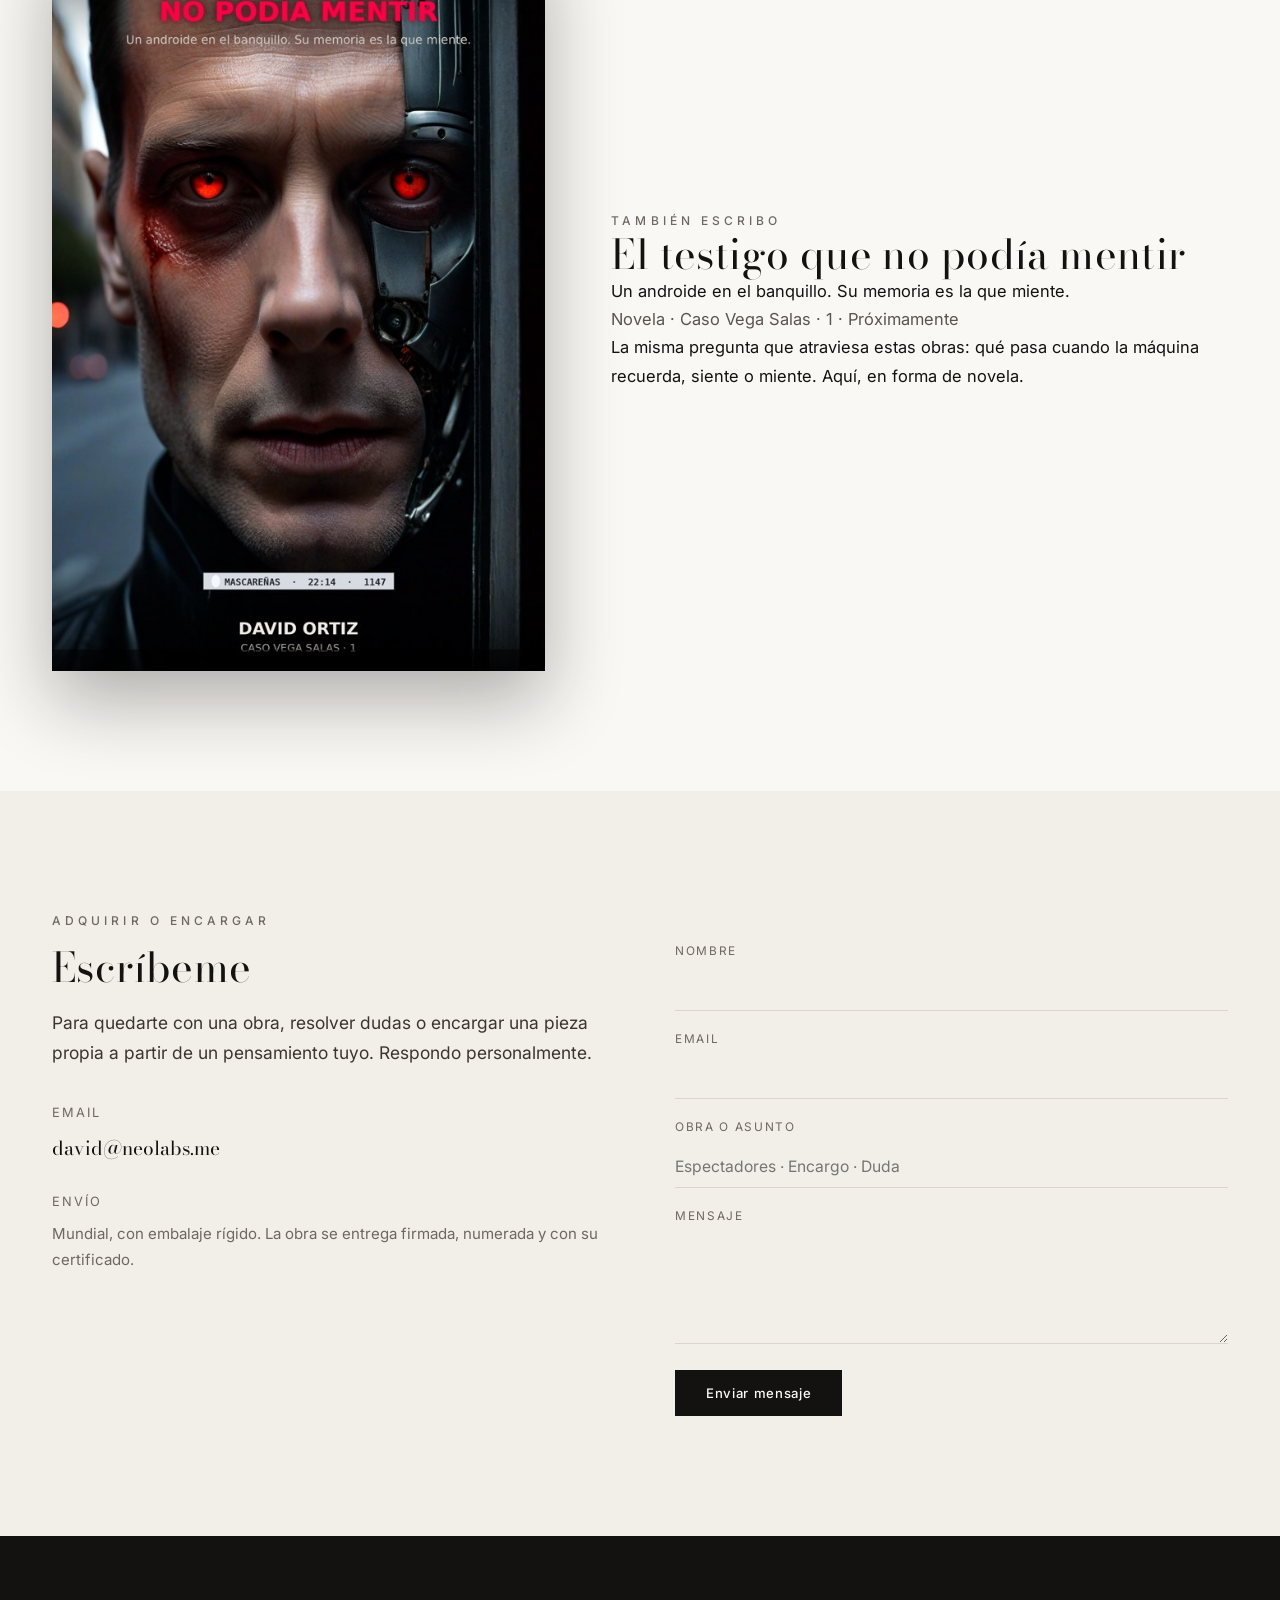
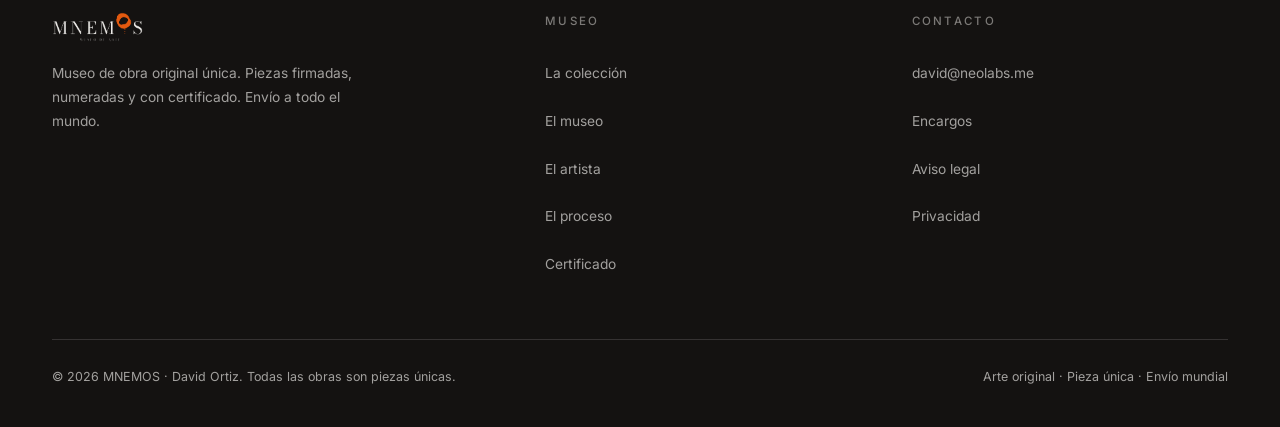
==== commit 5a3d07ae: "MNEMOS: tarjeta de Avaricia a 450 euros en la portada (coherente con su ficha y su enlace)" ====
--- a/index.html
+++ b/index.html
@@ -104,7 +104,7 @@
           <div class="sala-tag">Sala III · Obra 3 de 12</div>
           <h3>Avaricia</h3>
           <p>2026 &middot; Técnica mixta &middot; 40 &times; 60 cm</p>
-          <span class="disp">Disponible &middot; 2.400 €</span>
+          <span class="disp">Disponible &middot; 450 €</span>
         </div>
       </a>
       <div class="aviso-obra ap">
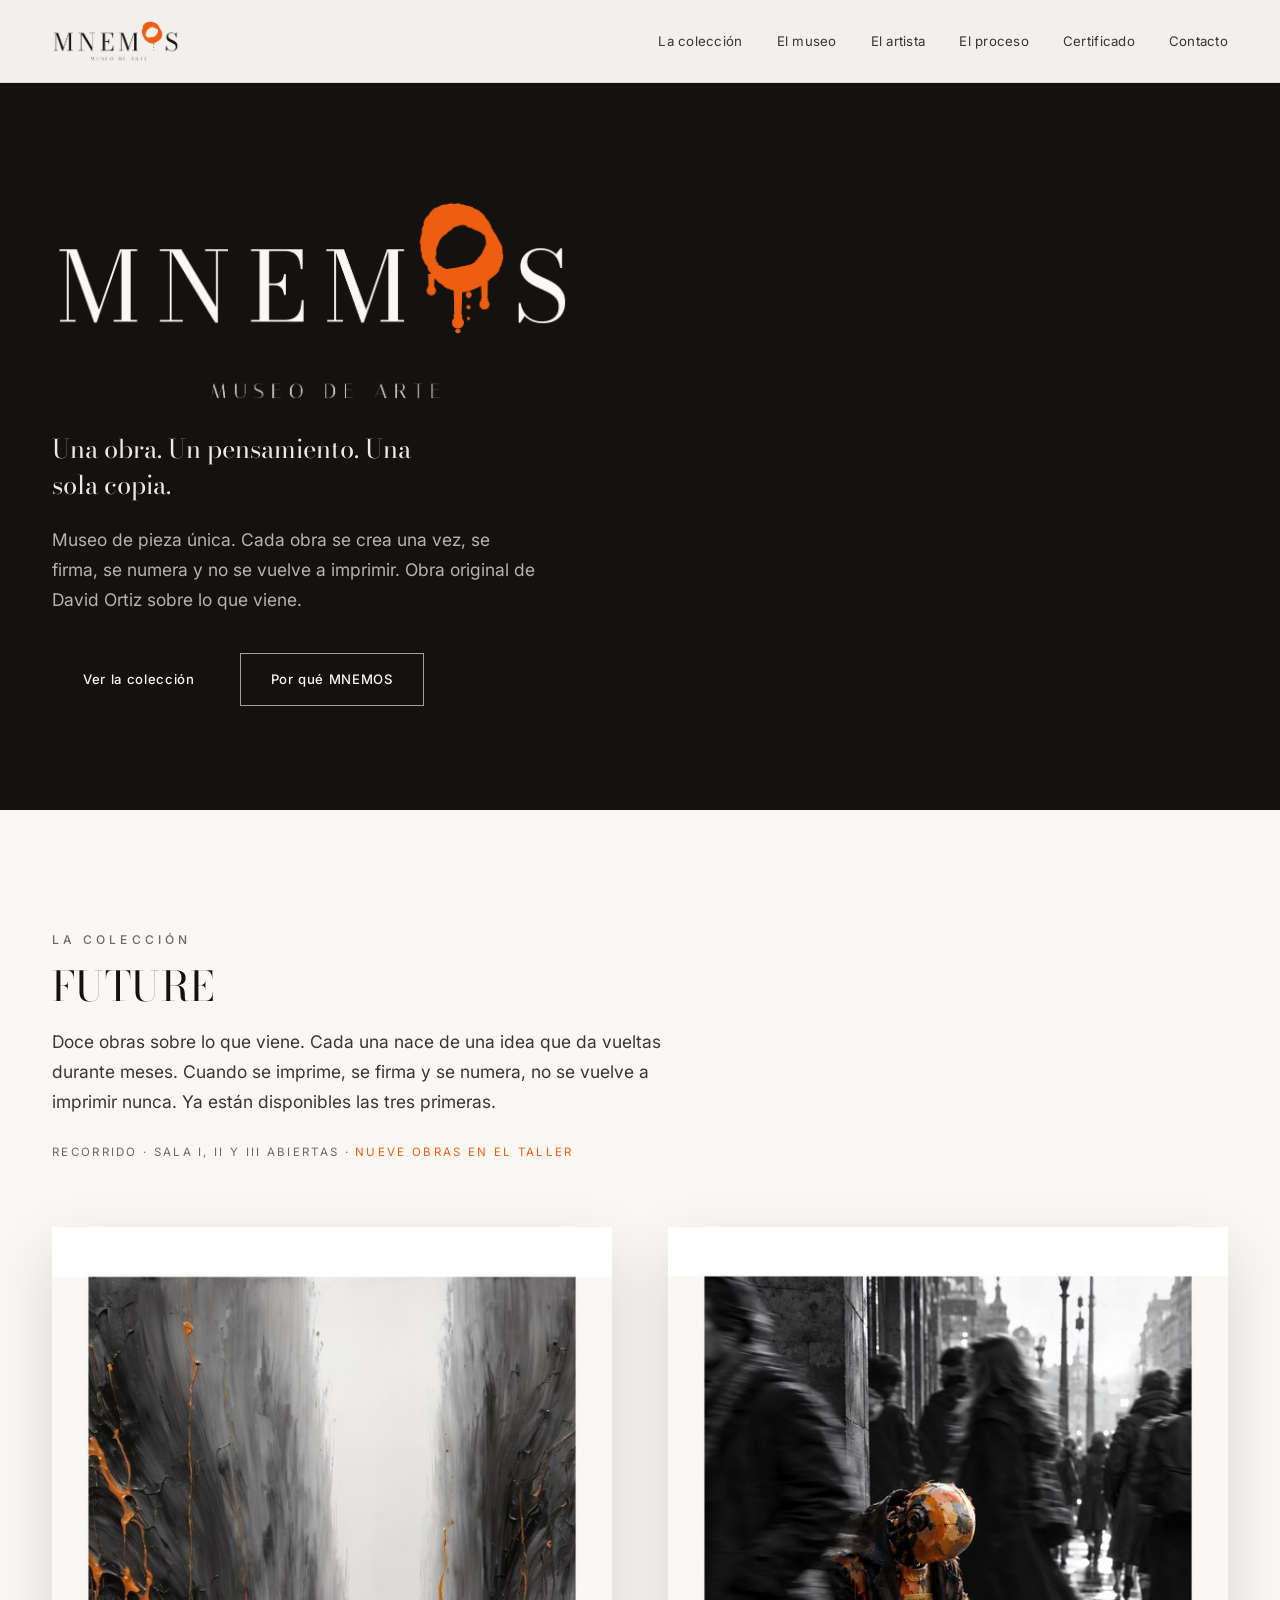
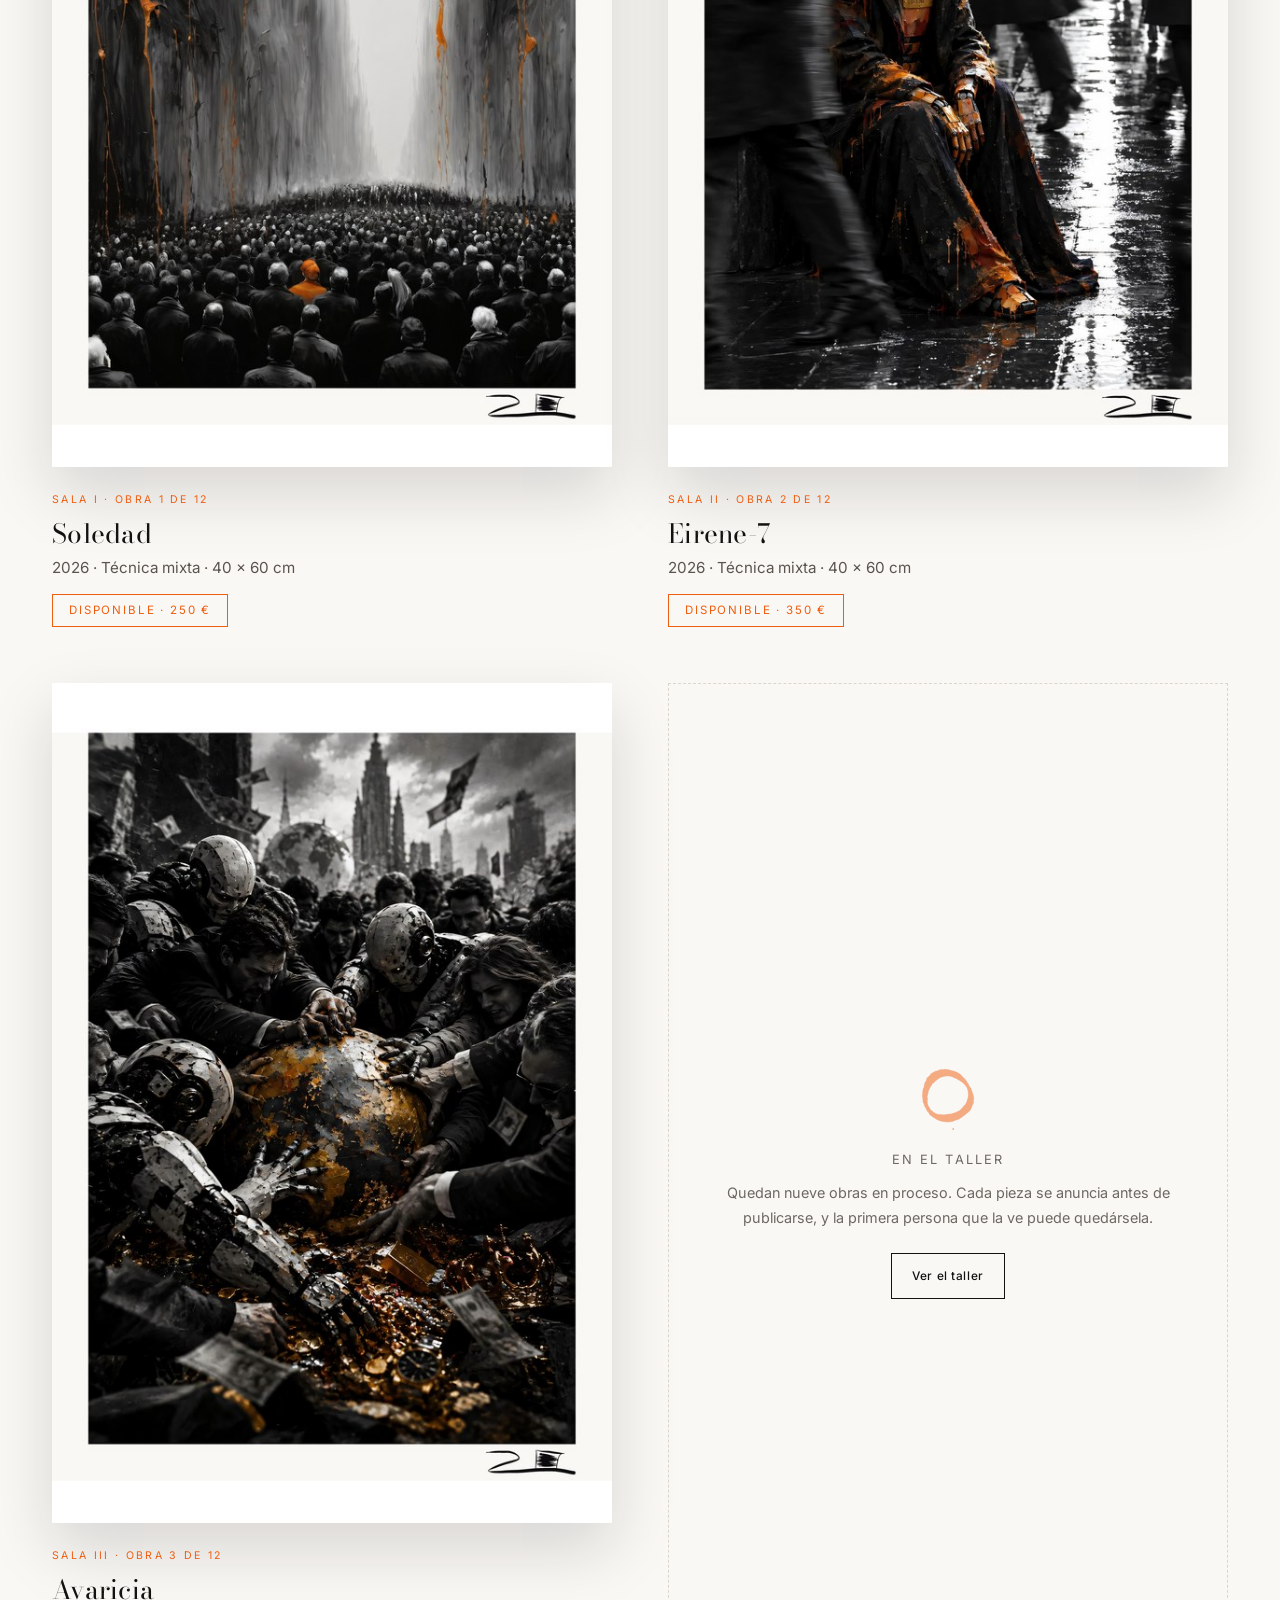
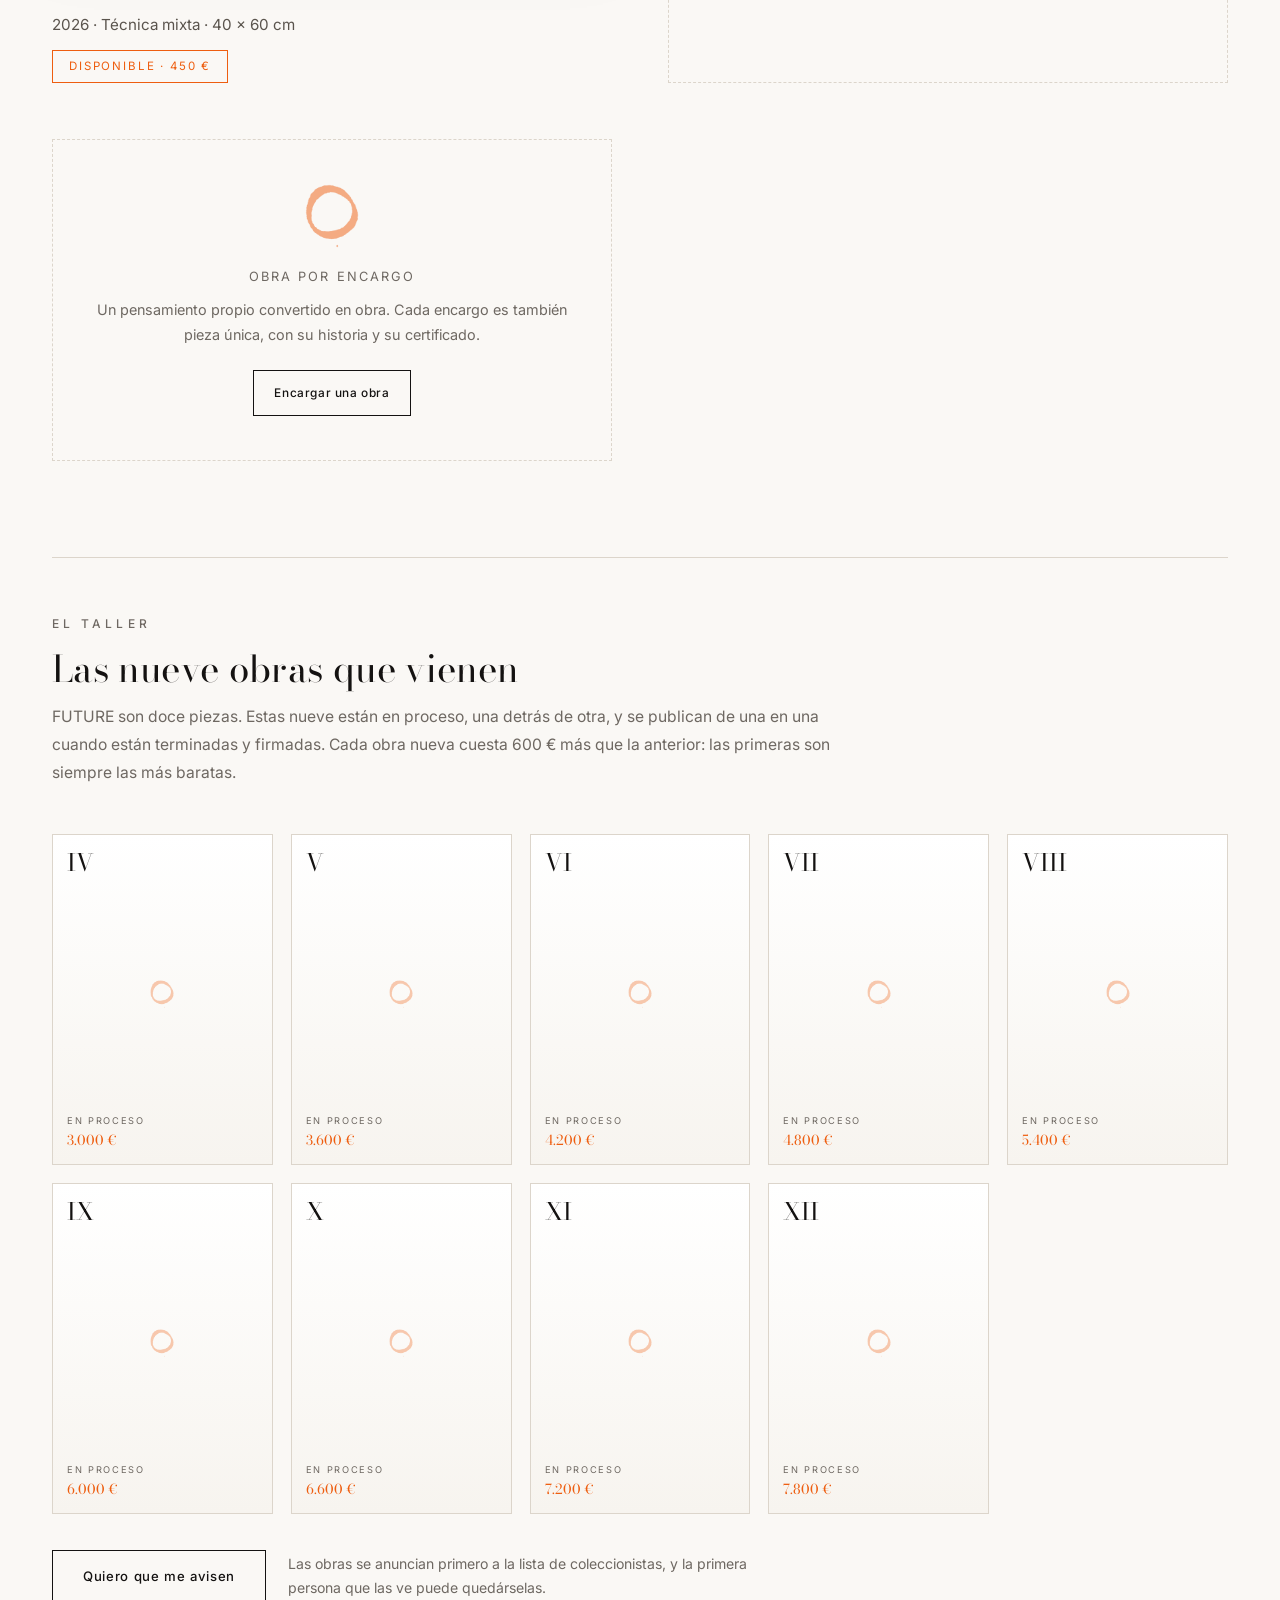
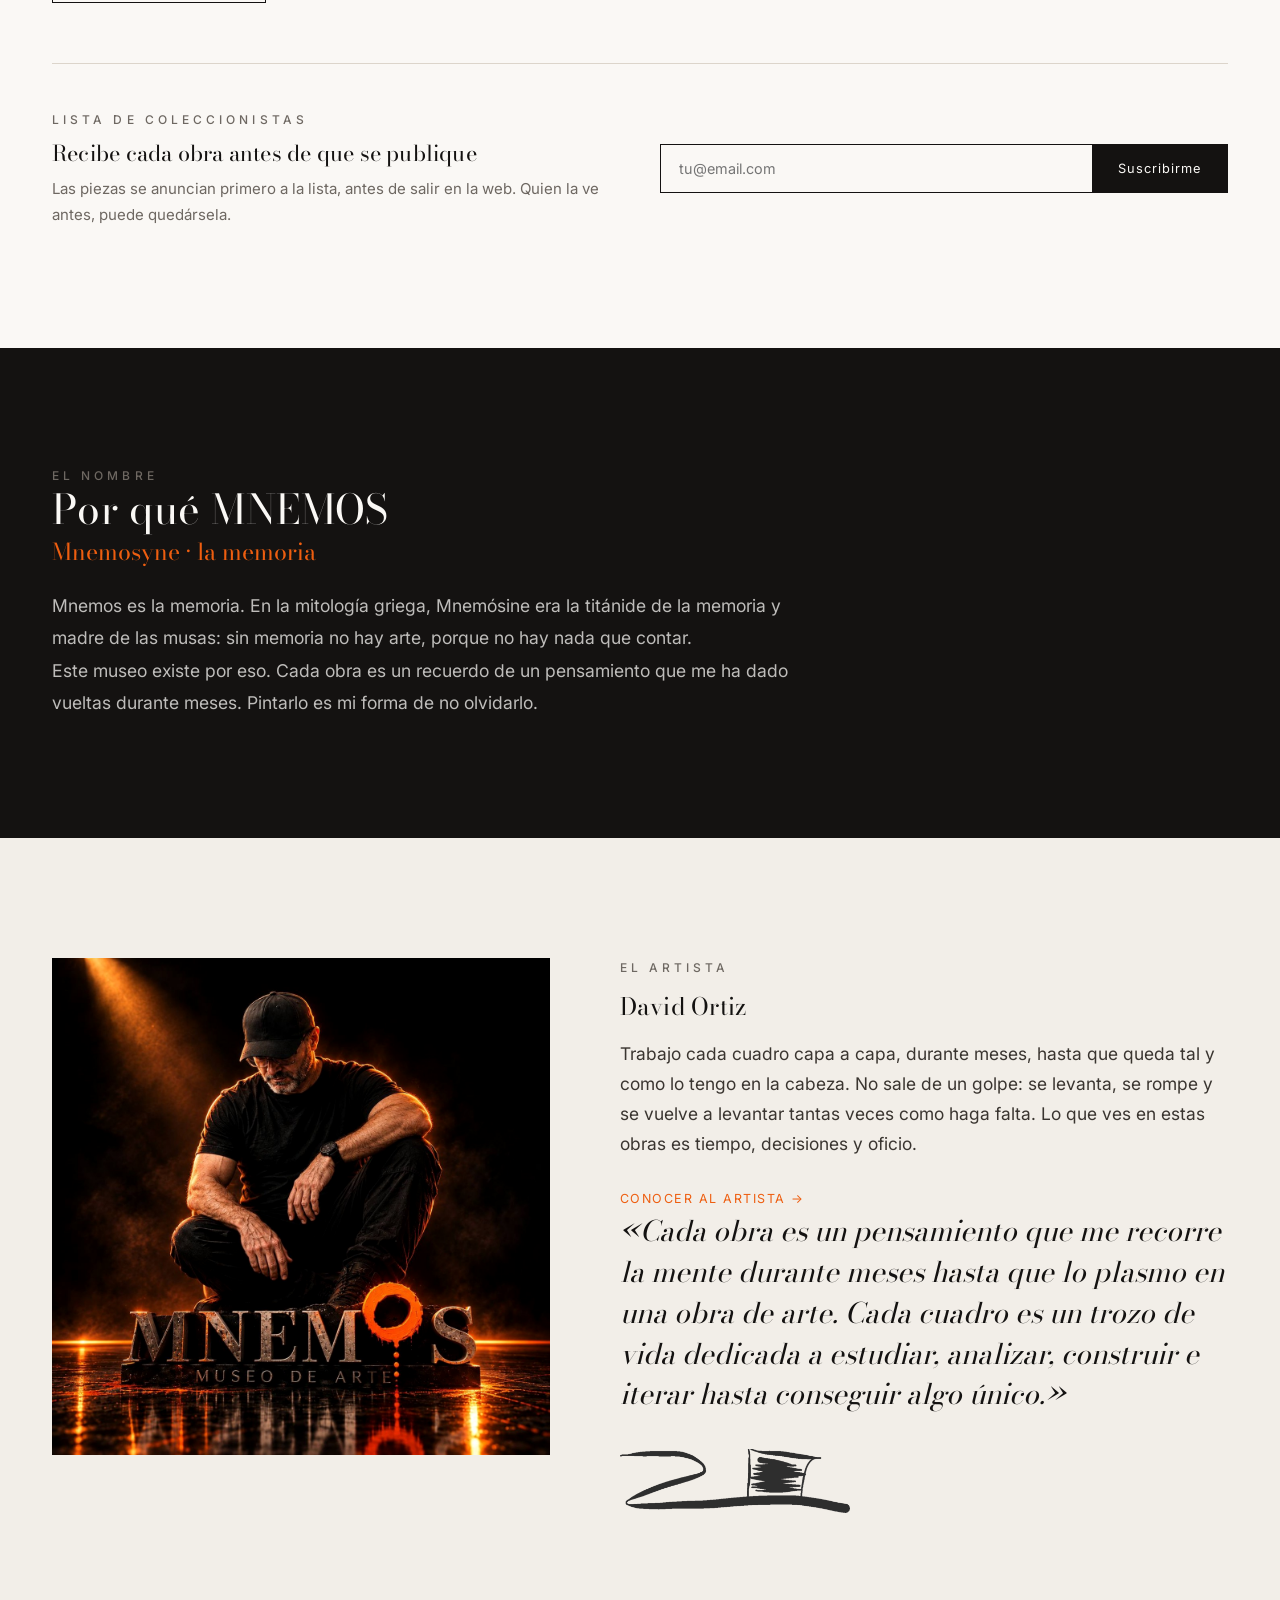
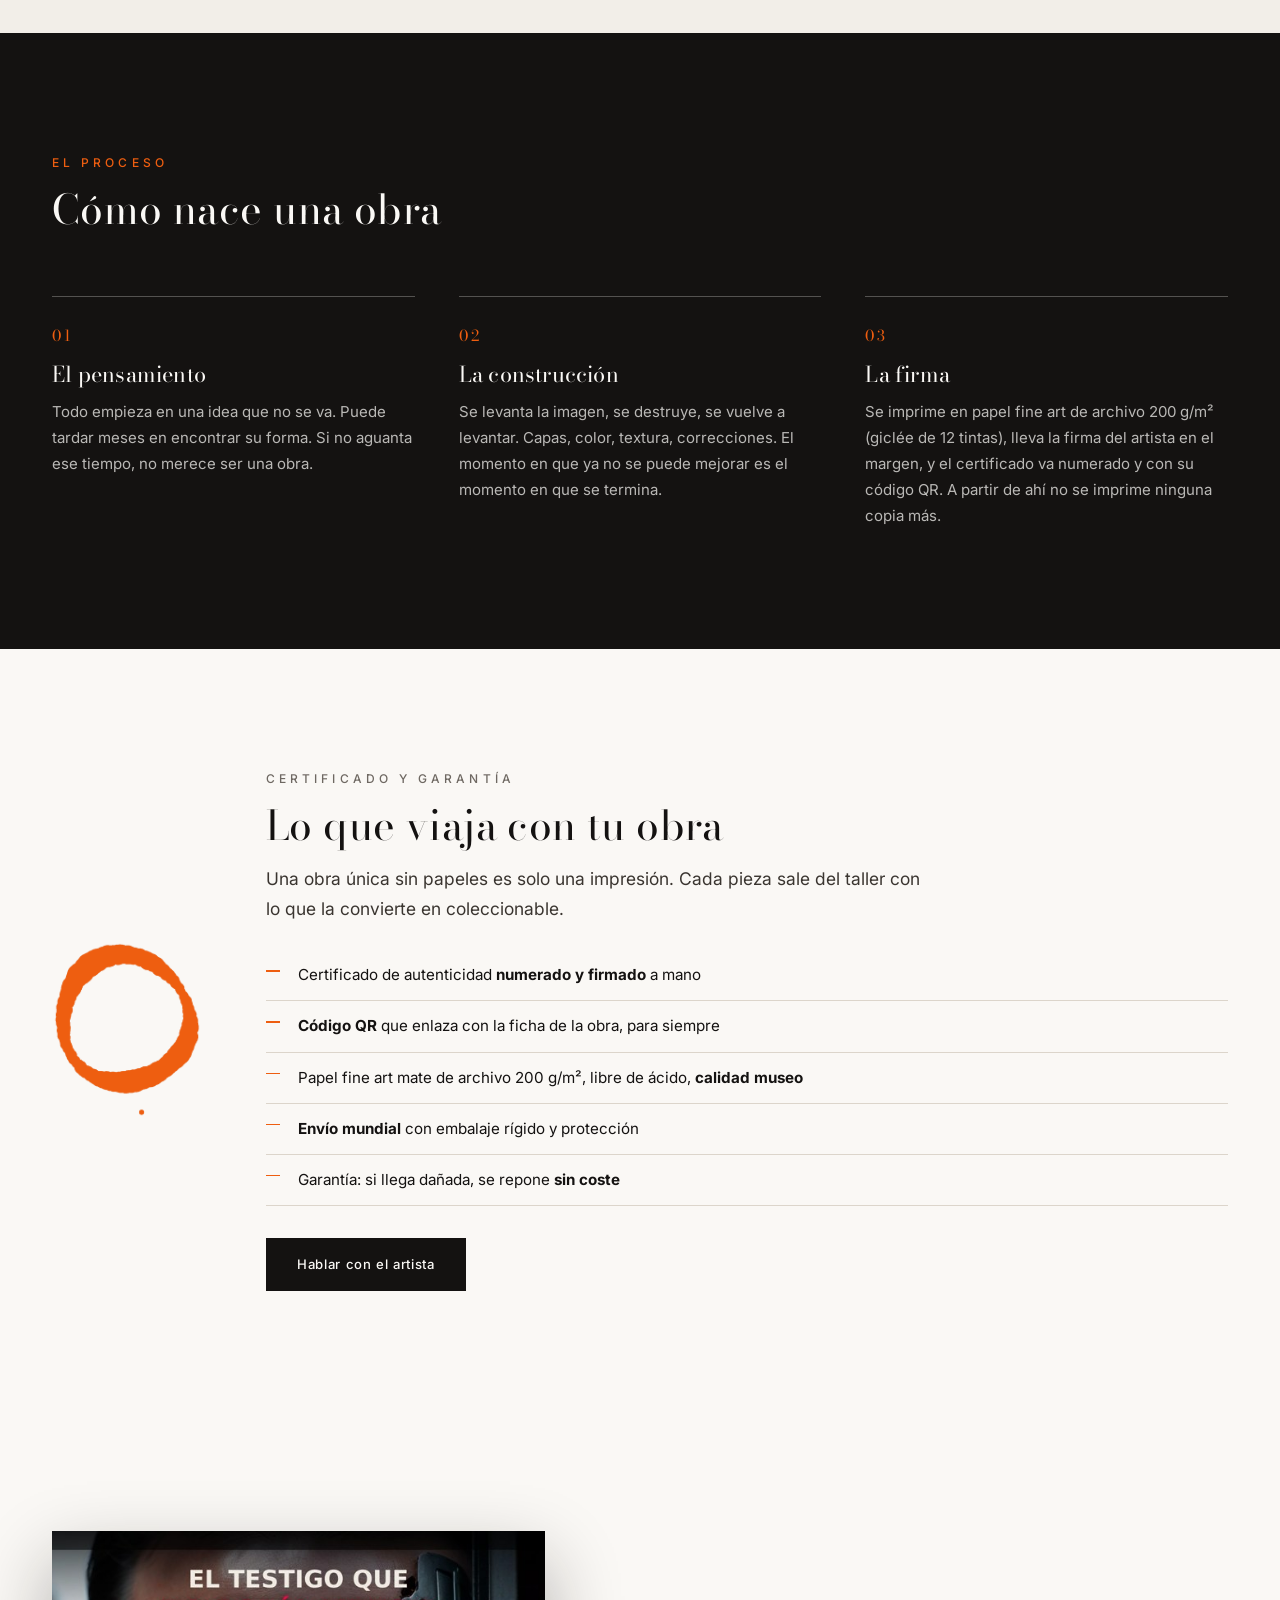
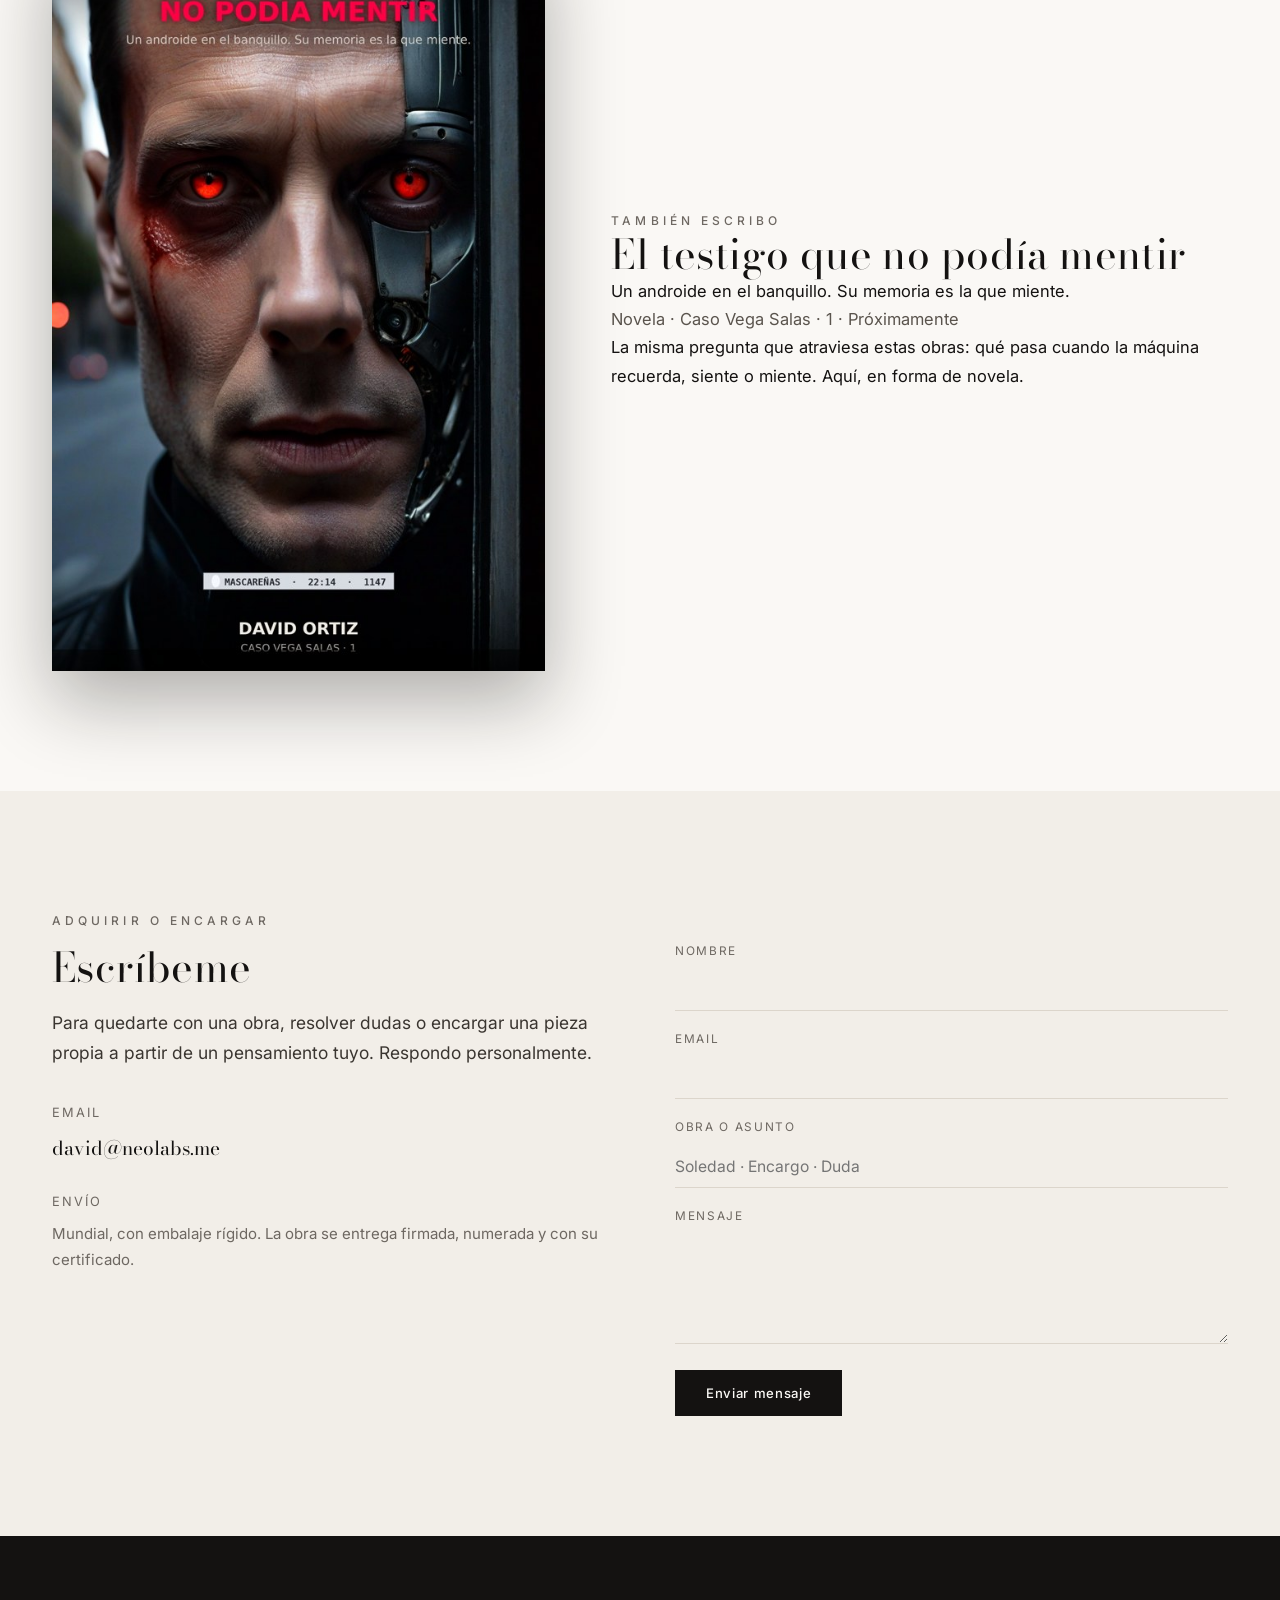
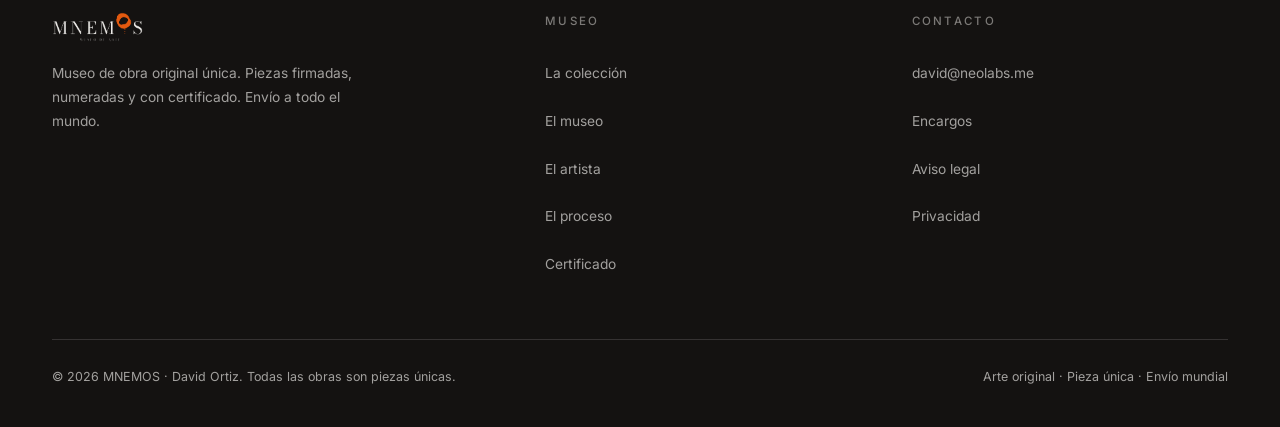
==== commit cf5505f9: "Obra 1: pasa a llamarse Soledad, con la ficha de construccion del artista y puente en la direccion a" ====
--- a/index.html
+++ b/index.html
@@ -23,7 +23,7 @@
     {"@type":"Organization","@id":"https://mnemosgallery.neolabs.me/#museo","name":"MNEMOS","description":"Museo de obra original única. Arte contemporáneo de David Ortiz.","url":"https://mnemosgallery.neolabs.me/","logo":"https://mnemosgallery.neolabs.me/assets/logo/mnemos-claro.png"},
     {"@type":"Person","@id":"https://mnemosgallery.neolabs.me/#artista","name":"David Ortiz","jobTitle":"Artista visual","description":"Artista visual. Pinta sobre lo que viene, capa a capa, en piezas únicas."},
     {"@type":"CollectionPage","@id":"https://mnemosgallery.neolabs.me/#coleccion","name":"La colección FUTURE","description":"Doce obras sobre lo que viene. Cada pieza es original, única, firmada a mano y numerada.","isPartOf":{"@id":"https://mnemosgallery.neolabs.me/#museo"},"about":{"@id":"https://mnemosgallery.neolabs.me/#artista"},"hasPart":[
-      {"@type":"VisualArtwork","@id":"https://mnemosgallery.neolabs.me/obras/espectadores.html","name":"Espectadores","dateCreated":"2026","artform":"Técnica mixta","artMedium":"Impresión giclée sobre papel fine art mate de archivo 200 g/m²","width":{"@type":"QuantitativeValue","value":40,"unitCode":"CMT"},"height":{"@type":"QuantitativeValue","value":60,"unitCode":"CMT"},"creator":{"@id":"https://mnemosgallery.neolabs.me/#artista"},"description":"La sociedad mira cómo el mundo avanza hacia lo desconocido sin poder tomar el control.","image":"https://mnemosgallery.neolabs.me/assets/obras/obra01-1066.jpg","offers":{"@type":"Offer","price":"250","priceCurrency":"EUR","availability":"https://schema.org/InStock","itemCondition":"https://schema.org/NewCondition","url":"https://mnemosgallery.neolabs.me/obras/espectadores.html"}},
+      {"@type":"VisualArtwork","@id":"https://mnemosgallery.neolabs.me/obras/soledad.html","name":"Soledad","dateCreated":"2026","artform":"Técnica mixta","artMedium":"Impresión giclée sobre papel fine art mate de archivo 200 g/m²","width":{"@type":"QuantitativeValue","value":40,"unitCode":"CMT"},"height":{"@type":"QuantitativeValue","value":60,"unitCode":"CMT"},"creator":{"@id":"https://mnemosgallery.neolabs.me/#artista"},"description":"La sociedad mira cómo el mundo avanza hacia lo desconocido sin poder tomar el control.","image":"https://mnemosgallery.neolabs.me/assets/obras/obra01-1066.jpg","offers":{"@type":"Offer","price":"250","priceCurrency":"EUR","availability":"https://schema.org/InStock","itemCondition":"https://schema.org/NewCondition","url":"https://mnemosgallery.neolabs.me/obras/soledad.html"}},
       {"@type":"VisualArtwork","@id":"https://mnemosgallery.neolabs.me/obras/eirene-7.html","name":"Eirene-7","dateCreated":"2026","artform":"Técnica mixta","artMedium":"Impresión giclée sobre papel fine art mate de archivo 200 g/m²","width":{"@type":"QuantitativeValue","value":40,"unitCode":"CMT"},"height":{"@type":"QuantitativeValue","value":60,"unitCode":"CMT"},"creator":{"@id":"https://mnemosgallery.neolabs.me/#artista"},"image":"https://mnemosgallery.neolabs.me/assets/obras/obra02-1066.jpg","offers":{"@type":"Offer","price":"250","priceCurrency":"EUR","availability":"https://schema.org/InStock","itemCondition":"https://schema.org/NewCondition","url":"https://mnemosgallery.neolabs.me/obras/eirene-7.html"}}
     ]}
   ]
@@ -80,11 +80,11 @@
       <div class="recorrido" style="margin-top:26px;font-size:.72rem;letter-spacing:.2em;text-transform:uppercase;color:var(--gris)">Recorrido &middot; Sala I, II y III abiertas &middot; <a href="#taller" style="color:var(--naranja)">Nueve obras en el taller</a></div>
     </div>
     <div class="grid-obras">
-      <a class="obra-card ap" data-obra="obra01" href="obras/espectadores.html">
-        <img src="assets/obras/obra01-1066.jpg" srcset="assets/obras/obra01-600.jpg 600w, assets/obras/obra01-1066.jpg 1066w" sizes="(max-width:900px) 46vw, 30vw" alt="Espectadores, obra original de David Ortiz" width="1066" height="1599" loading="lazy">
+      <a class="obra-card ap" data-obra="obra01" href="obras/soledad.html">
+        <img src="assets/obras/obra01-1066.jpg" srcset="assets/obras/obra01-600.jpg 600w, assets/obras/obra01-1066.jpg 1066w" sizes="(max-width:900px) 46vw, 30vw" alt="Soledad, obra original de David Ortiz" width="1066" height="1599" loading="lazy">
         <div class="obra-info">
           <div class="sala-tag">Sala I · Obra 1 de 12</div>
-          <h3>Espectadores</h3>
+          <h3>Soledad</h3>
           <p>2026 &middot; Técnica mixta &middot; 40 &times; 60 cm</p>
           <span class="disp">Disponible &middot; 250 €</span>
         </div>
@@ -269,7 +269,7 @@
       <div class="campos">
         <div><label for="n">Nombre</label><input id="n" type="text" name="nombre" required></div>
         <div><label for="e">Email</label><input id="e" type="email" name="email" required></div>
-        <div><label for="o">Obra o asunto</label><input id="o" type="text" name="obra" placeholder="Espectadores · Encargo · Duda"></div>
+        <div><label for="o">Obra o asunto</label><input id="o" type="text" name="obra" placeholder="Soledad · Encargo · Duda"></div>
         <div><label for="m">Mensaje</label><textarea id="m" name="mensaje" required></textarea></div>
         <button class="btn" type="submit" style="justify-self:start">Enviar mensaje</button>
       </div>
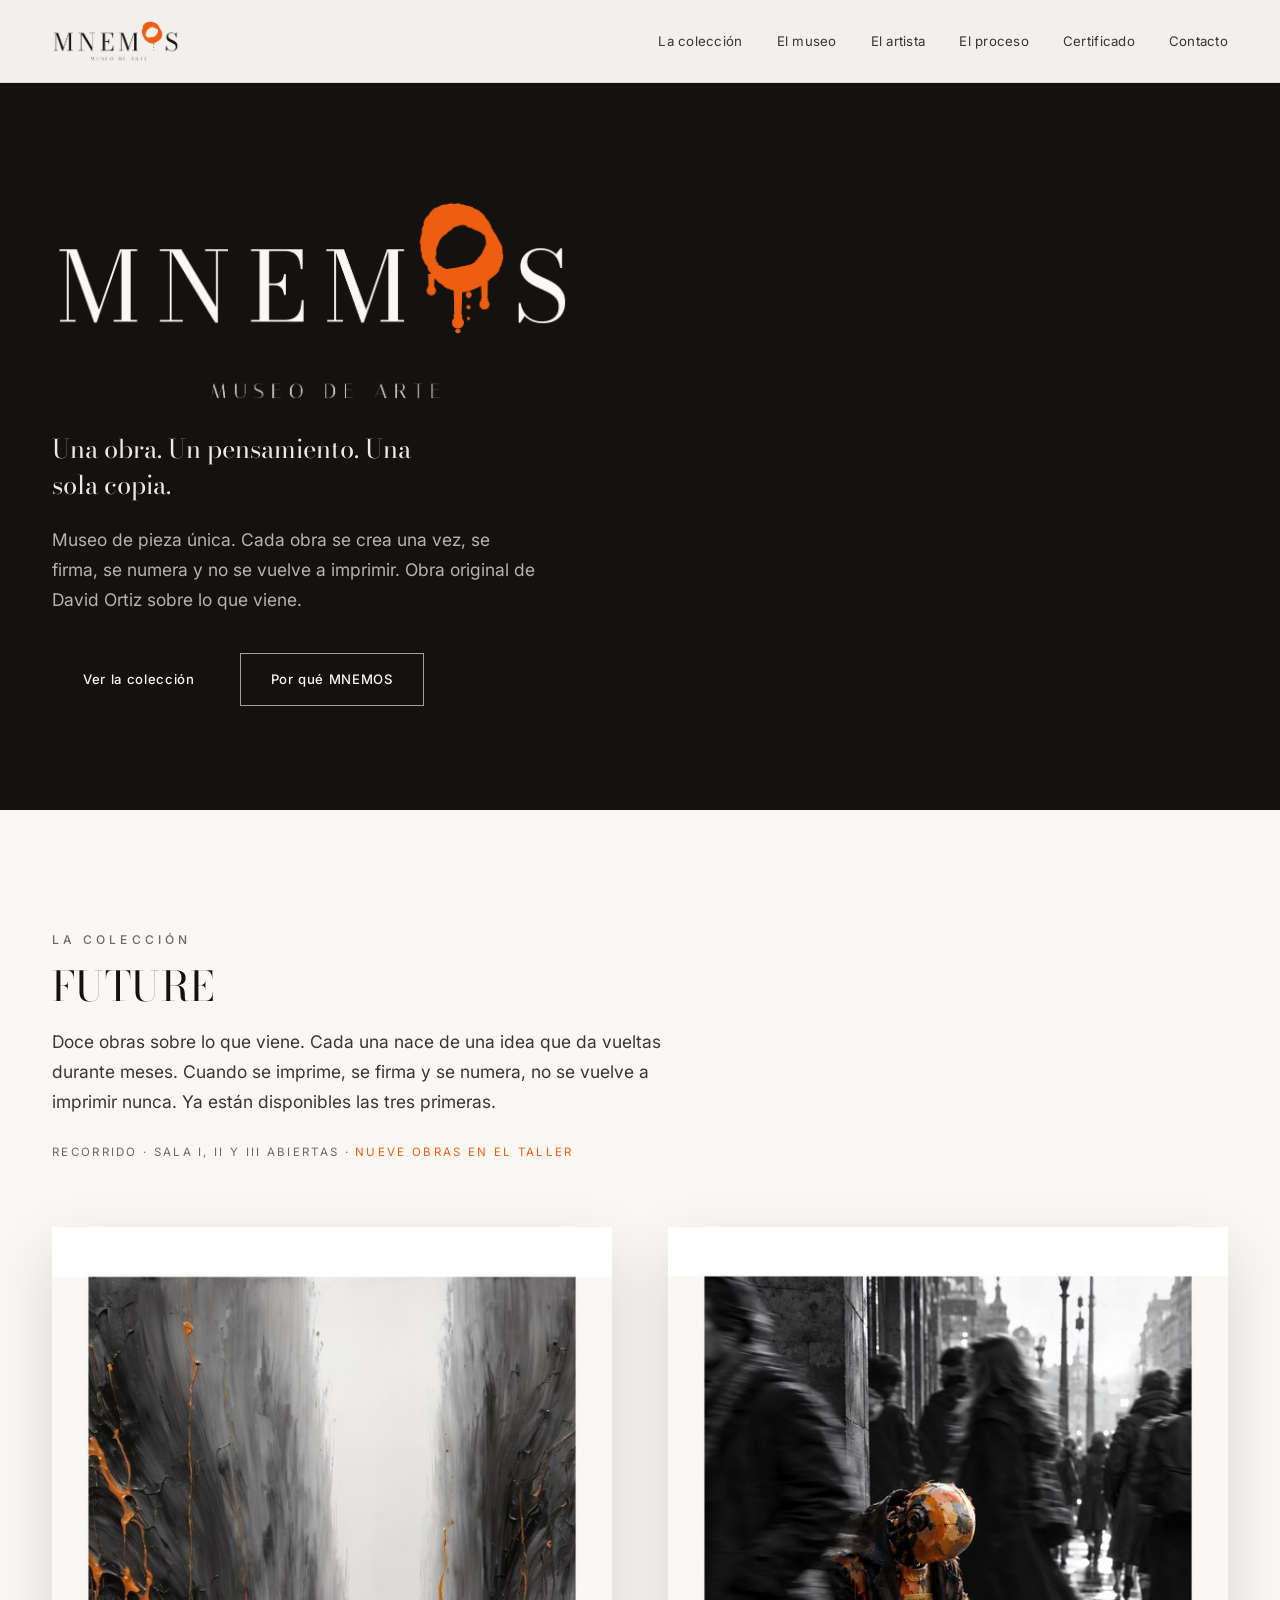
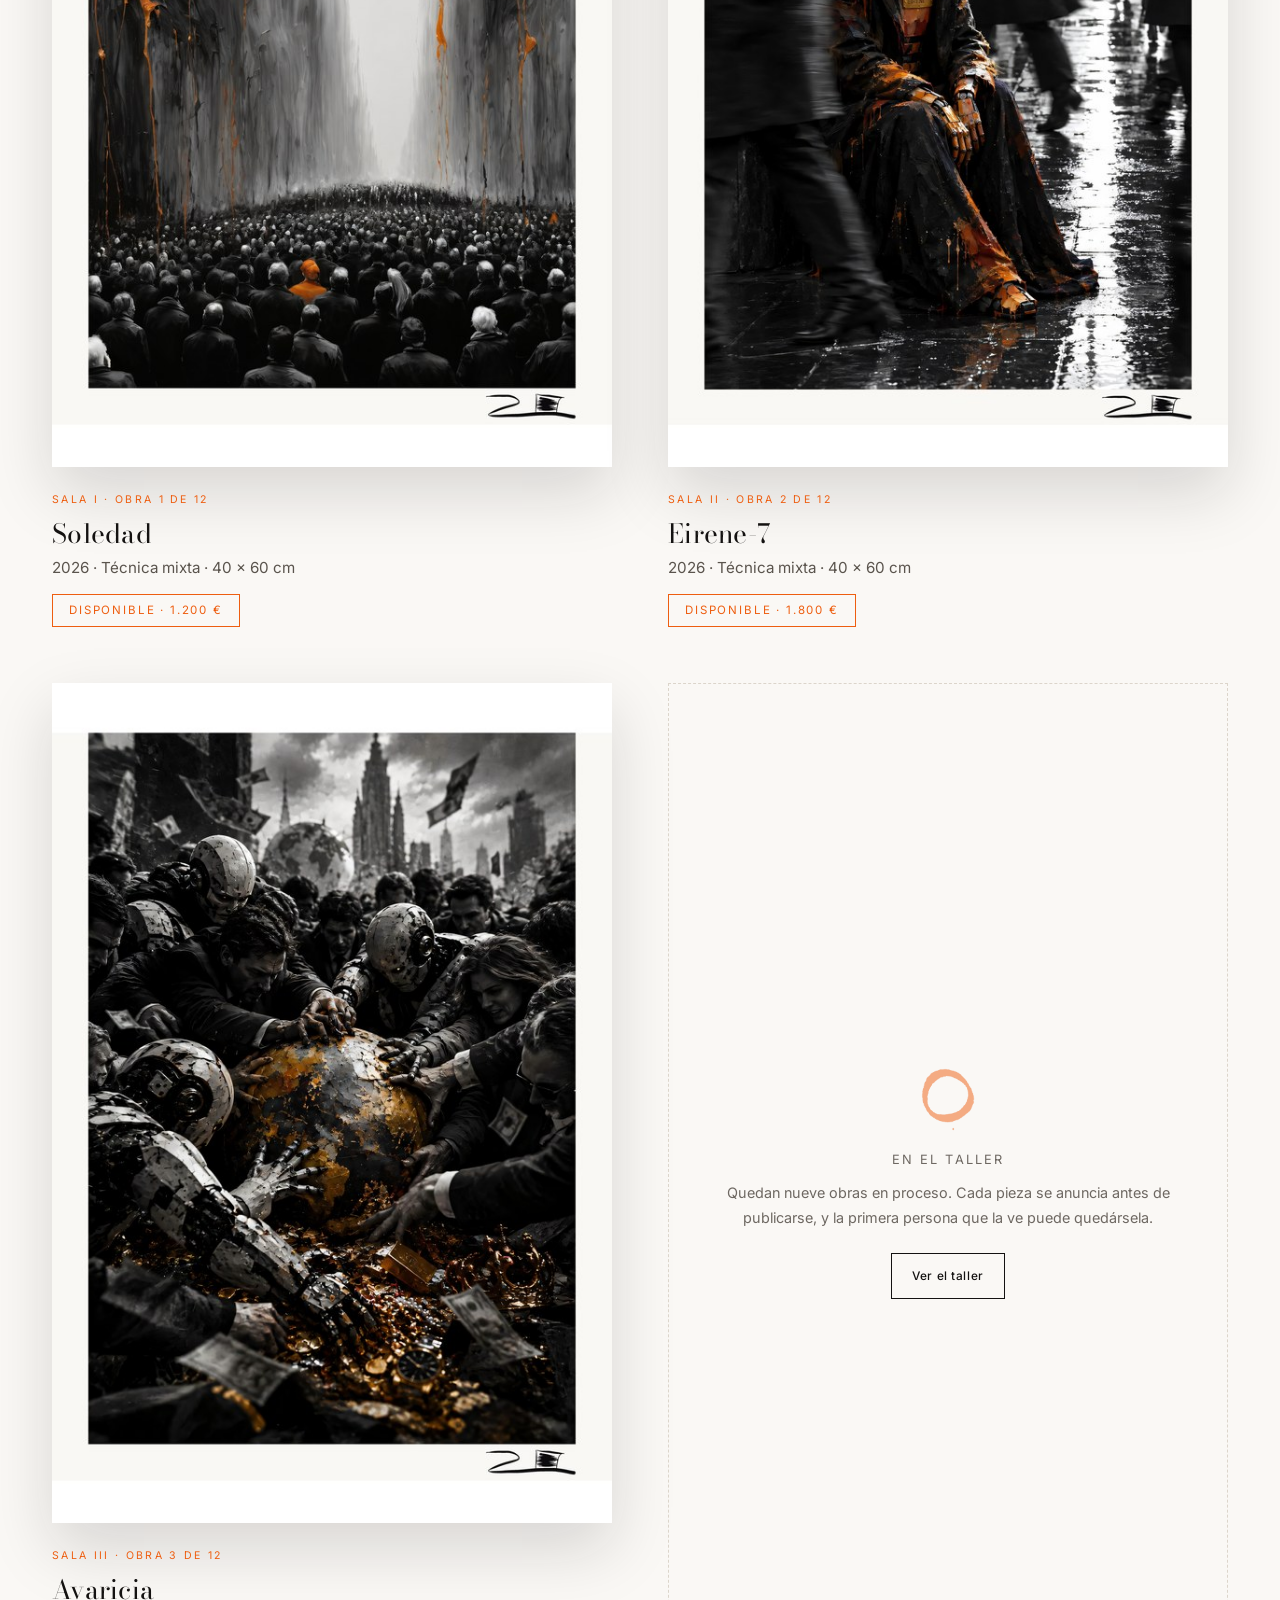
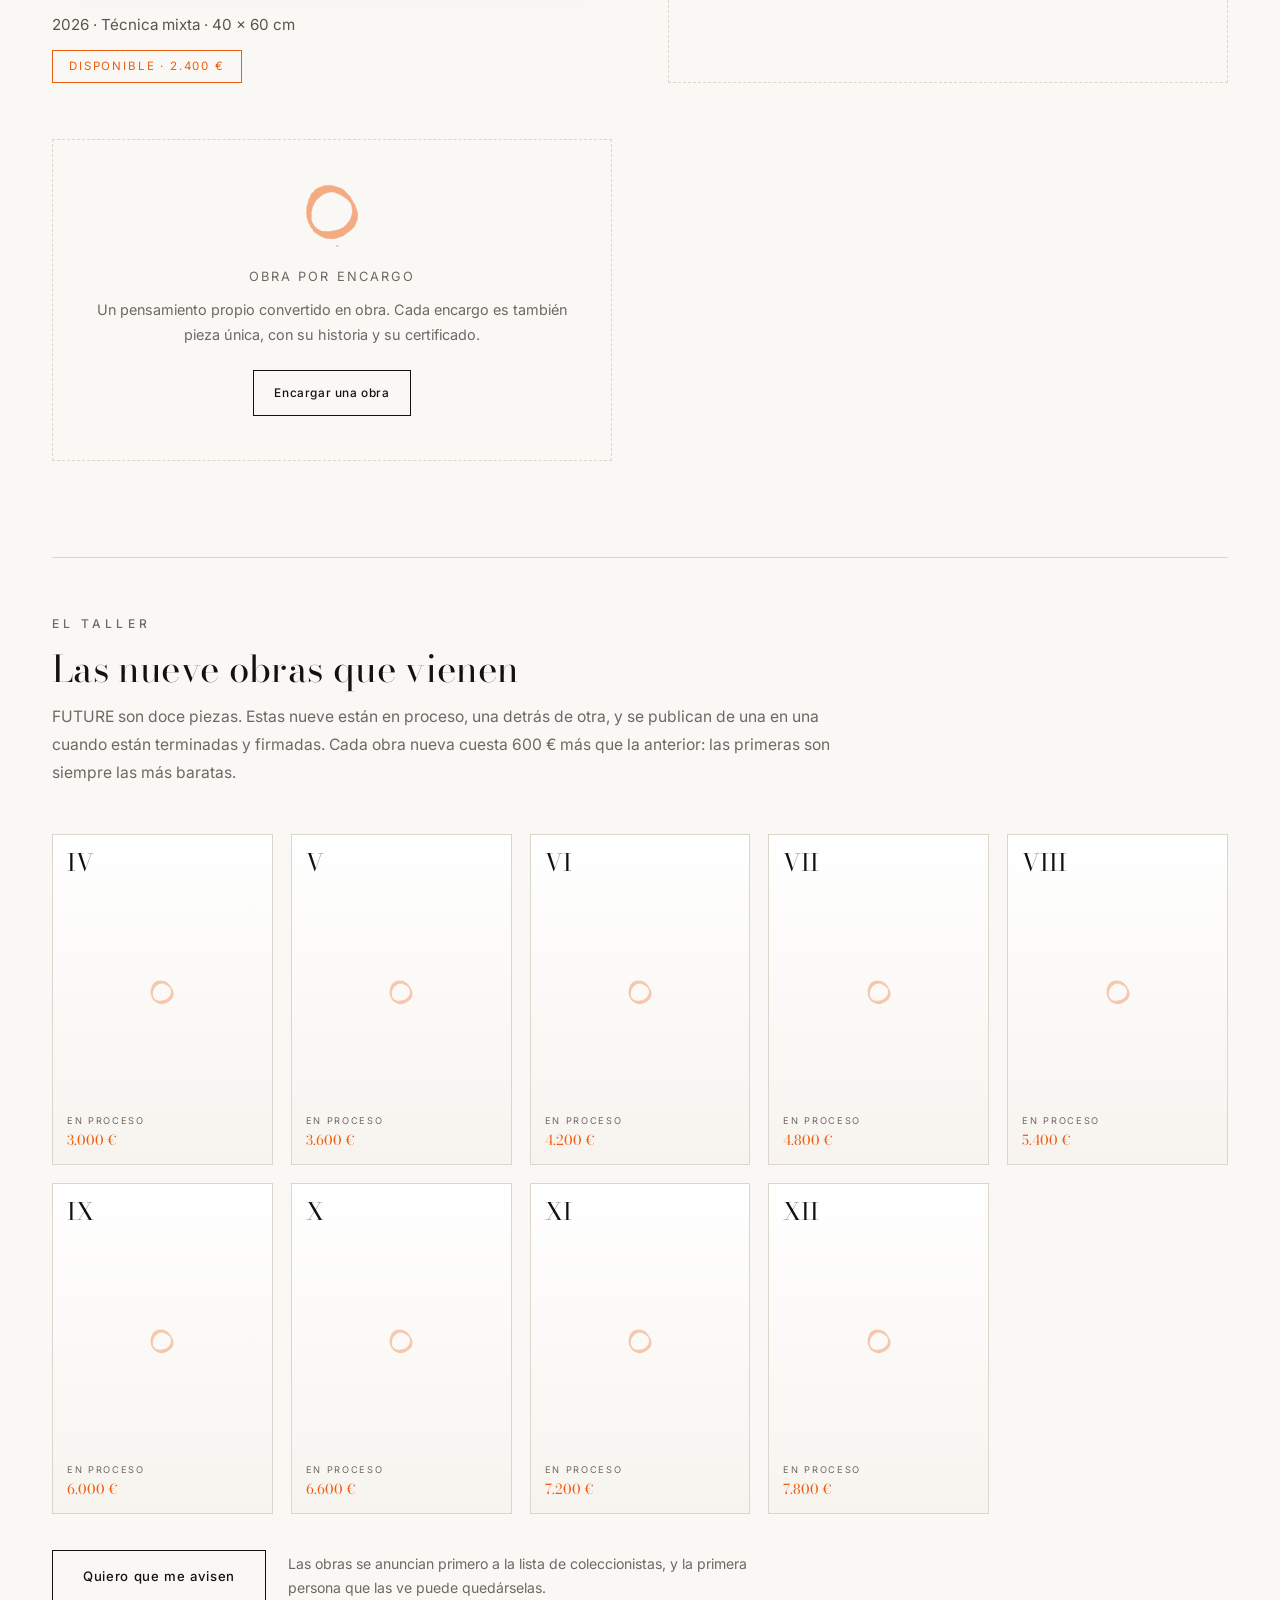
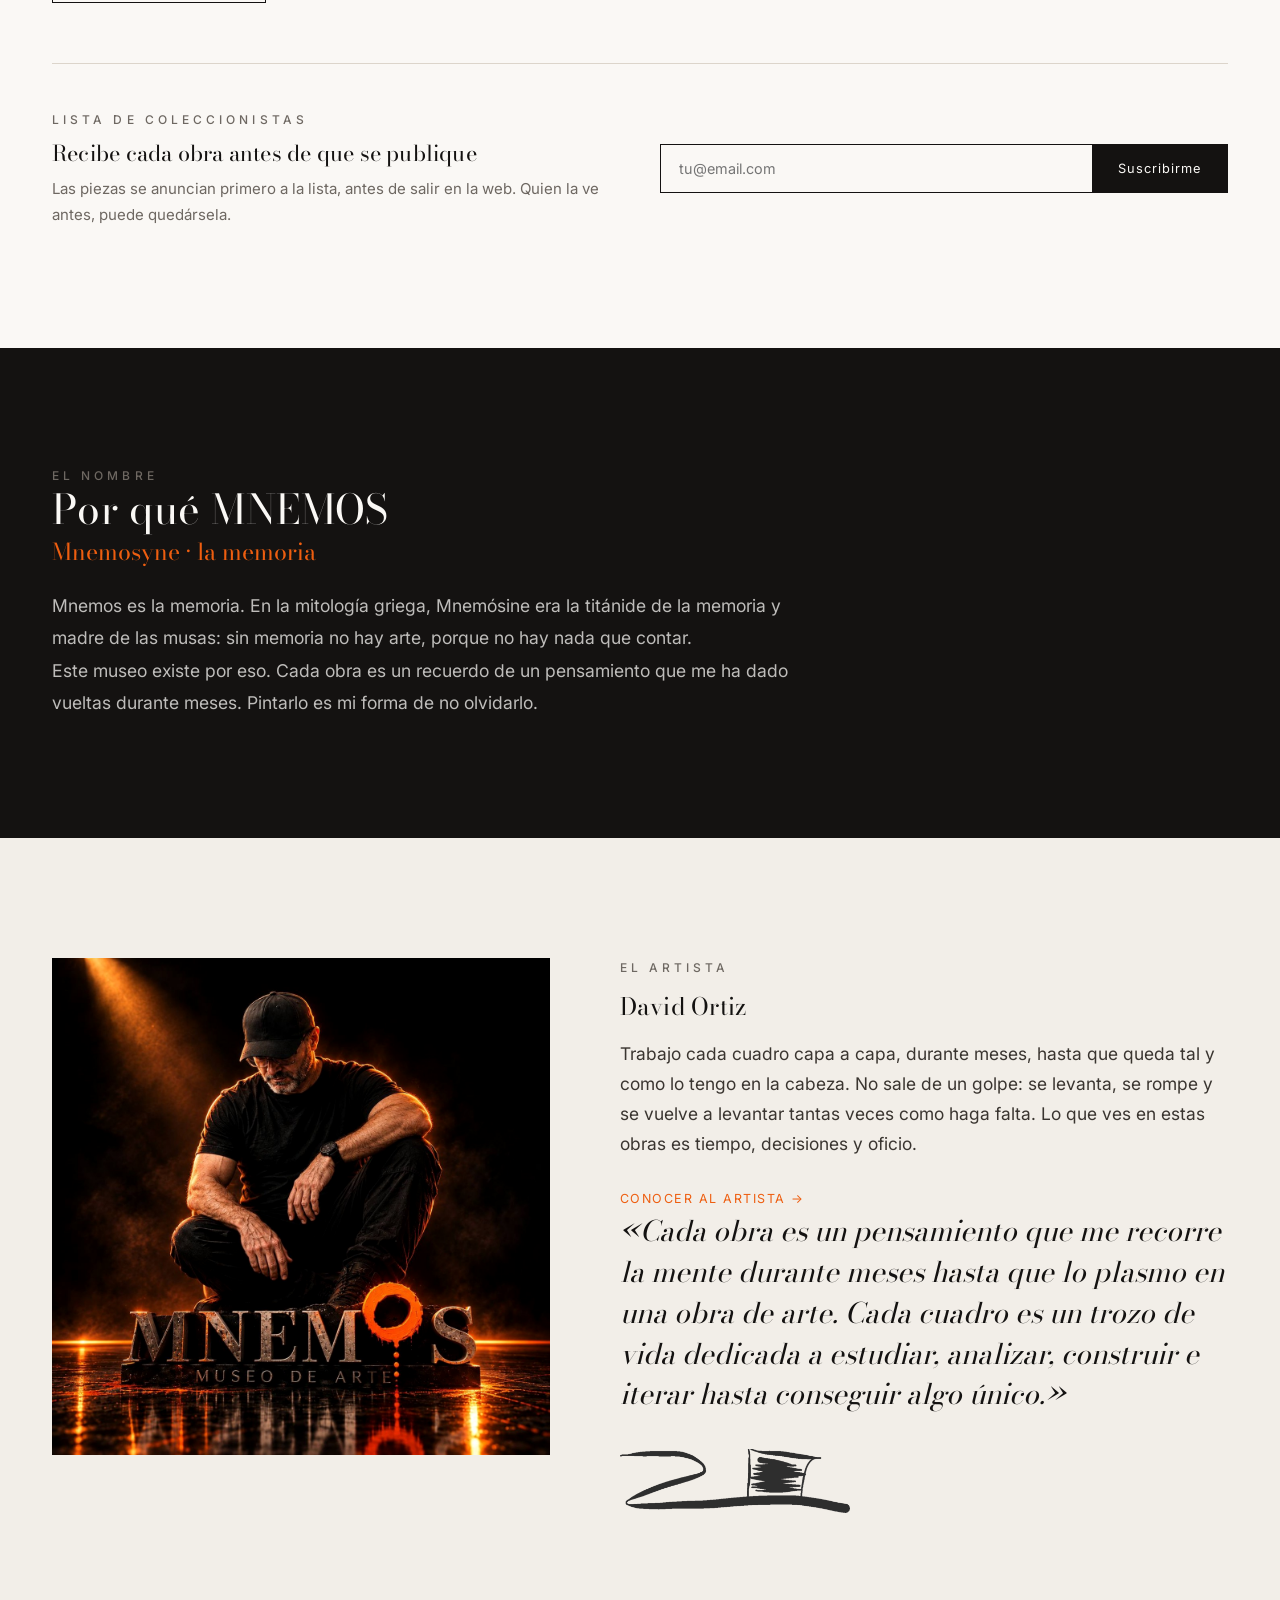
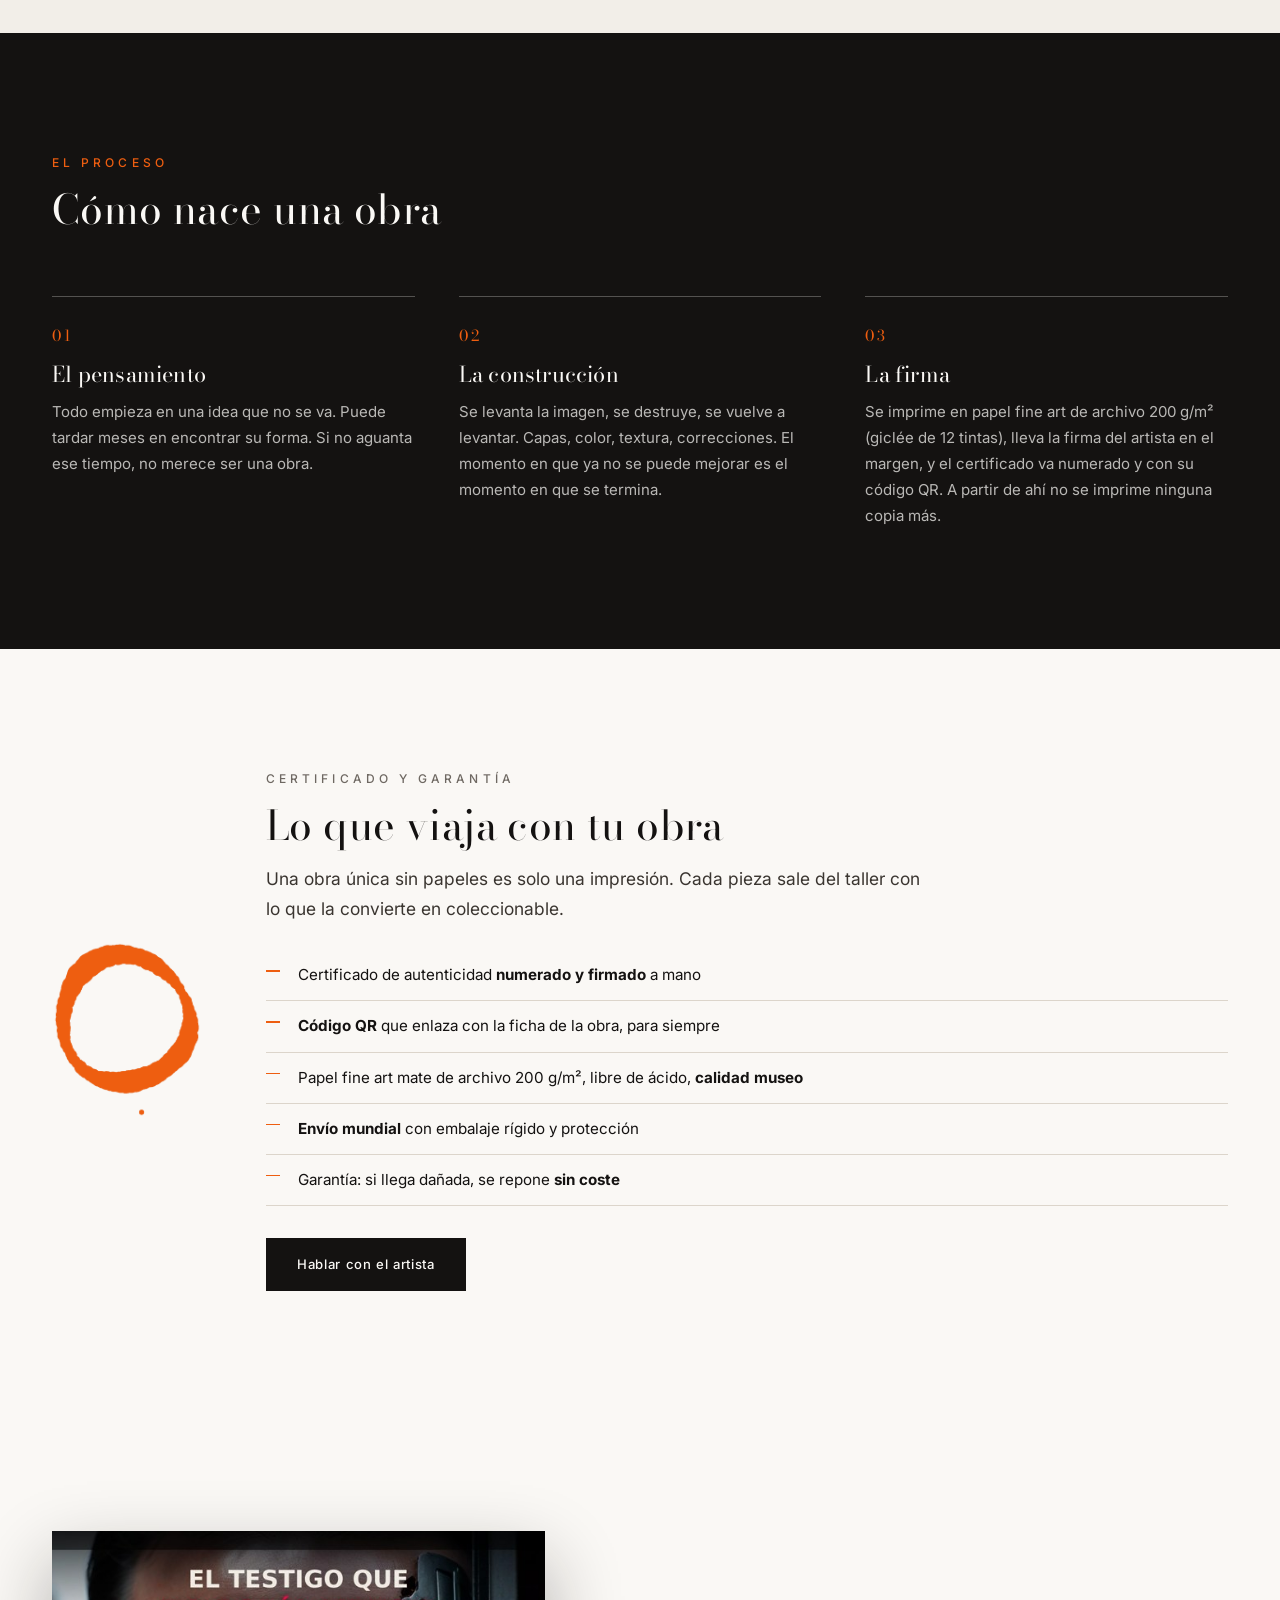
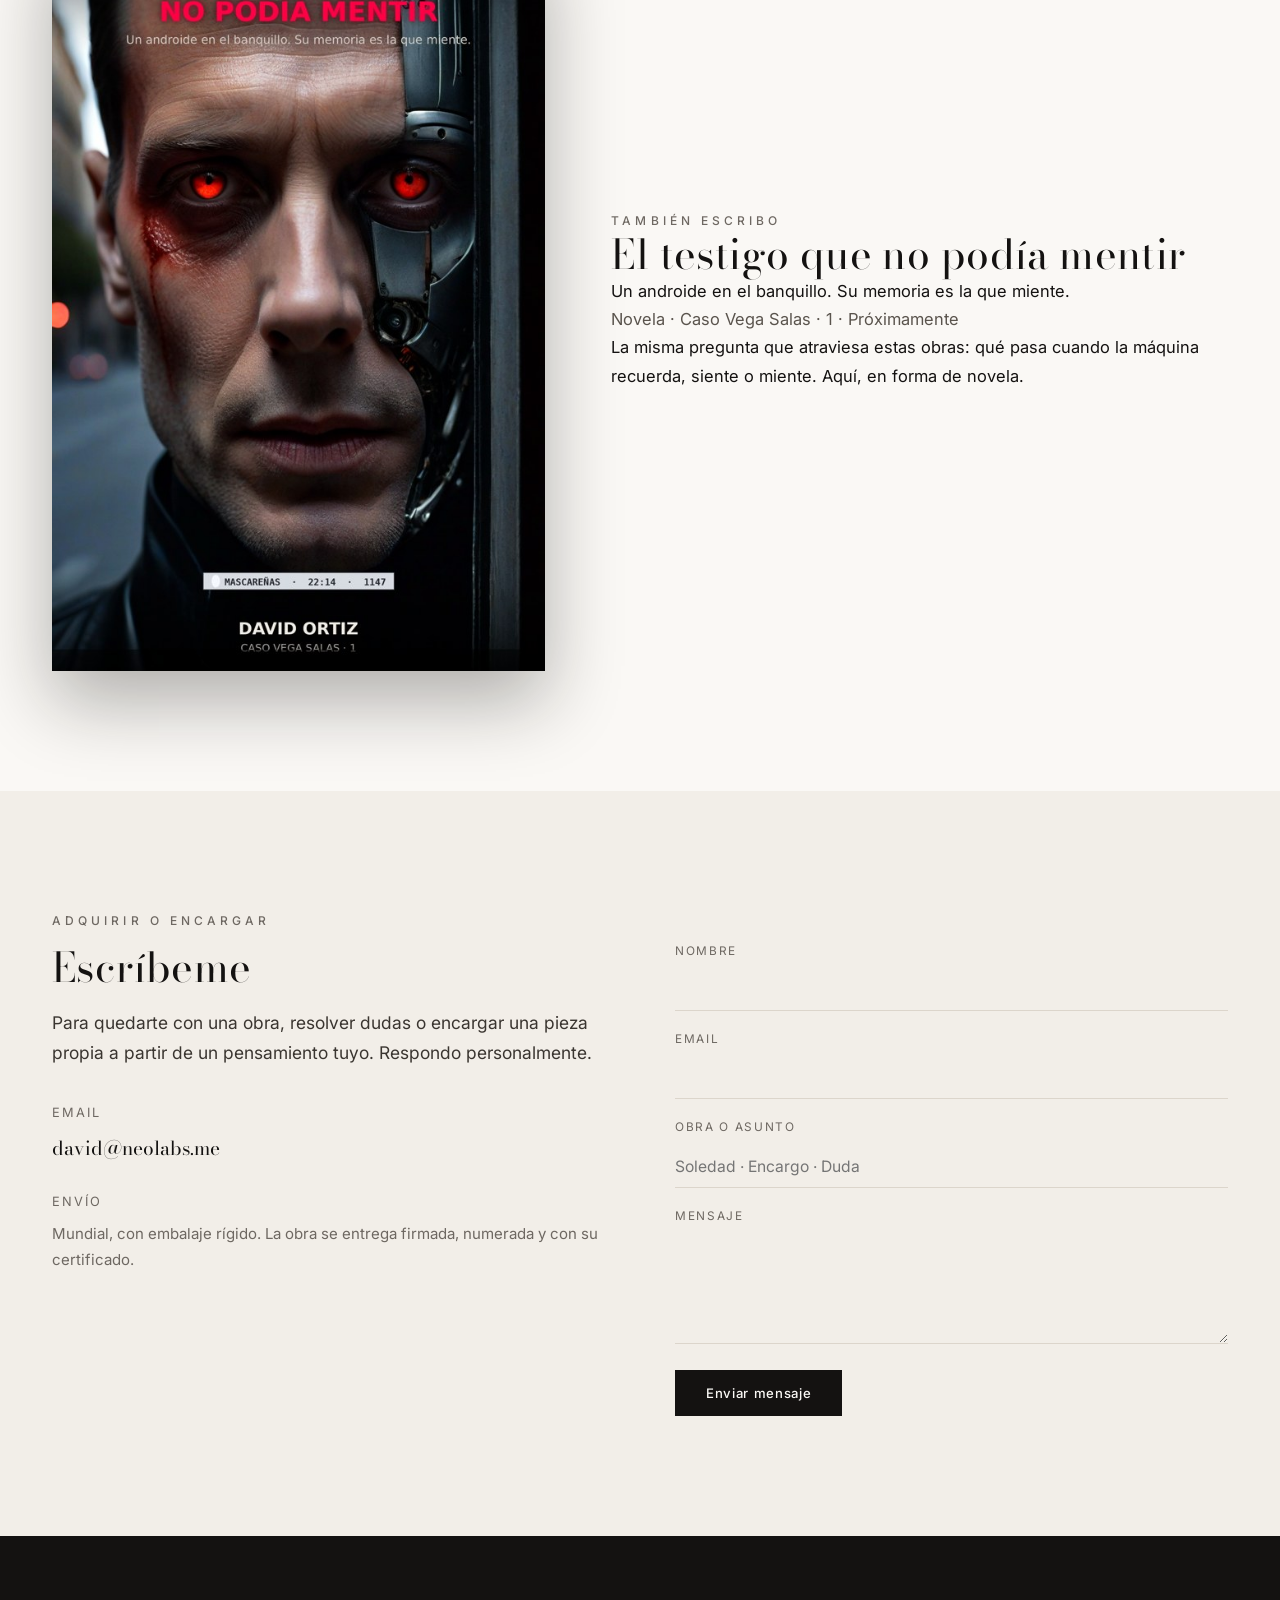
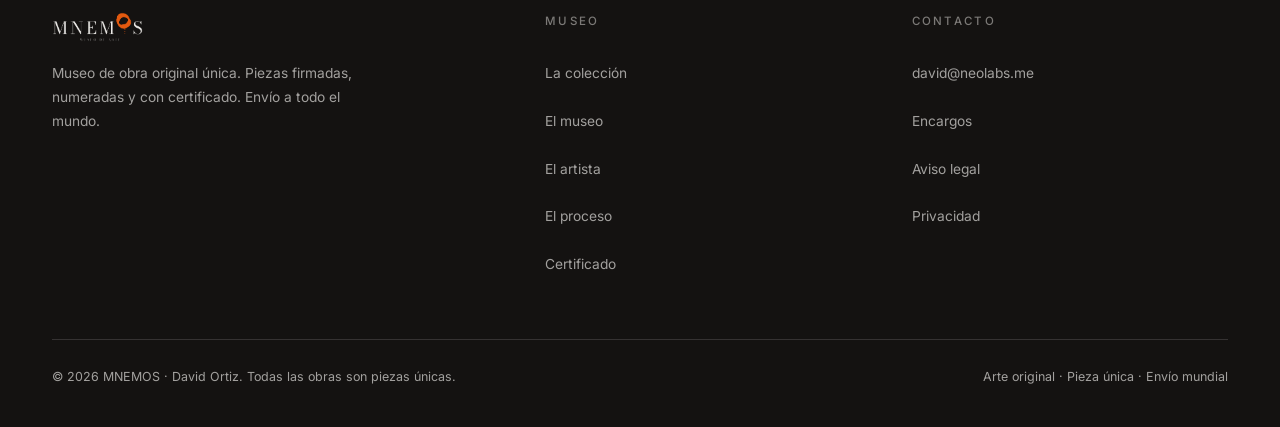
==== commit 84ecf2ef: "Precios de coleccion en portada, fichas y taller: 1200, 1800, 2400 y escalera de 600" ====
--- a/index.html
+++ b/index.html
@@ -86,7 +86,7 @@
           <div class="sala-tag">Sala I · Obra 1 de 12</div>
           <h3>Soledad</h3>
           <p>2026 &middot; Técnica mixta &middot; 40 &times; 60 cm</p>
-          <span class="disp">Disponible &middot; 250 €</span>
+          <span class="disp">Disponible &middot; 1.200 €</span>
         </div>
       </a>
       <a class="obra-card ap" data-obra="obra02" href="obras/eirene-7.html">
@@ -95,7 +95,7 @@
           <div class="sala-tag">Sala II · Obra 2 de 12</div>
           <h3>Eirene-7</h3>
           <p>2026 &middot; Técnica mixta &middot; 40 &times; 60 cm</p>
-          <span class="disp">Disponible &middot; 350 €</span>
+          <span class="disp">Disponible &middot; 1.800 €</span>
         </div>
       </a>
       <a class="obra-card ap" data-obra="obra03" href="obras/avaricia.html">
@@ -104,7 +104,7 @@
           <div class="sala-tag">Sala III · Obra 3 de 12</div>
           <h3>Avaricia</h3>
           <p>2026 &middot; Técnica mixta &middot; 40 &times; 60 cm</p>
-          <span class="disp">Disponible &middot; 450 €</span>
+          <span class="disp">Disponible &middot; 2.400 €</span>
         </div>
       </a>
       <div class="aviso-obra ap">
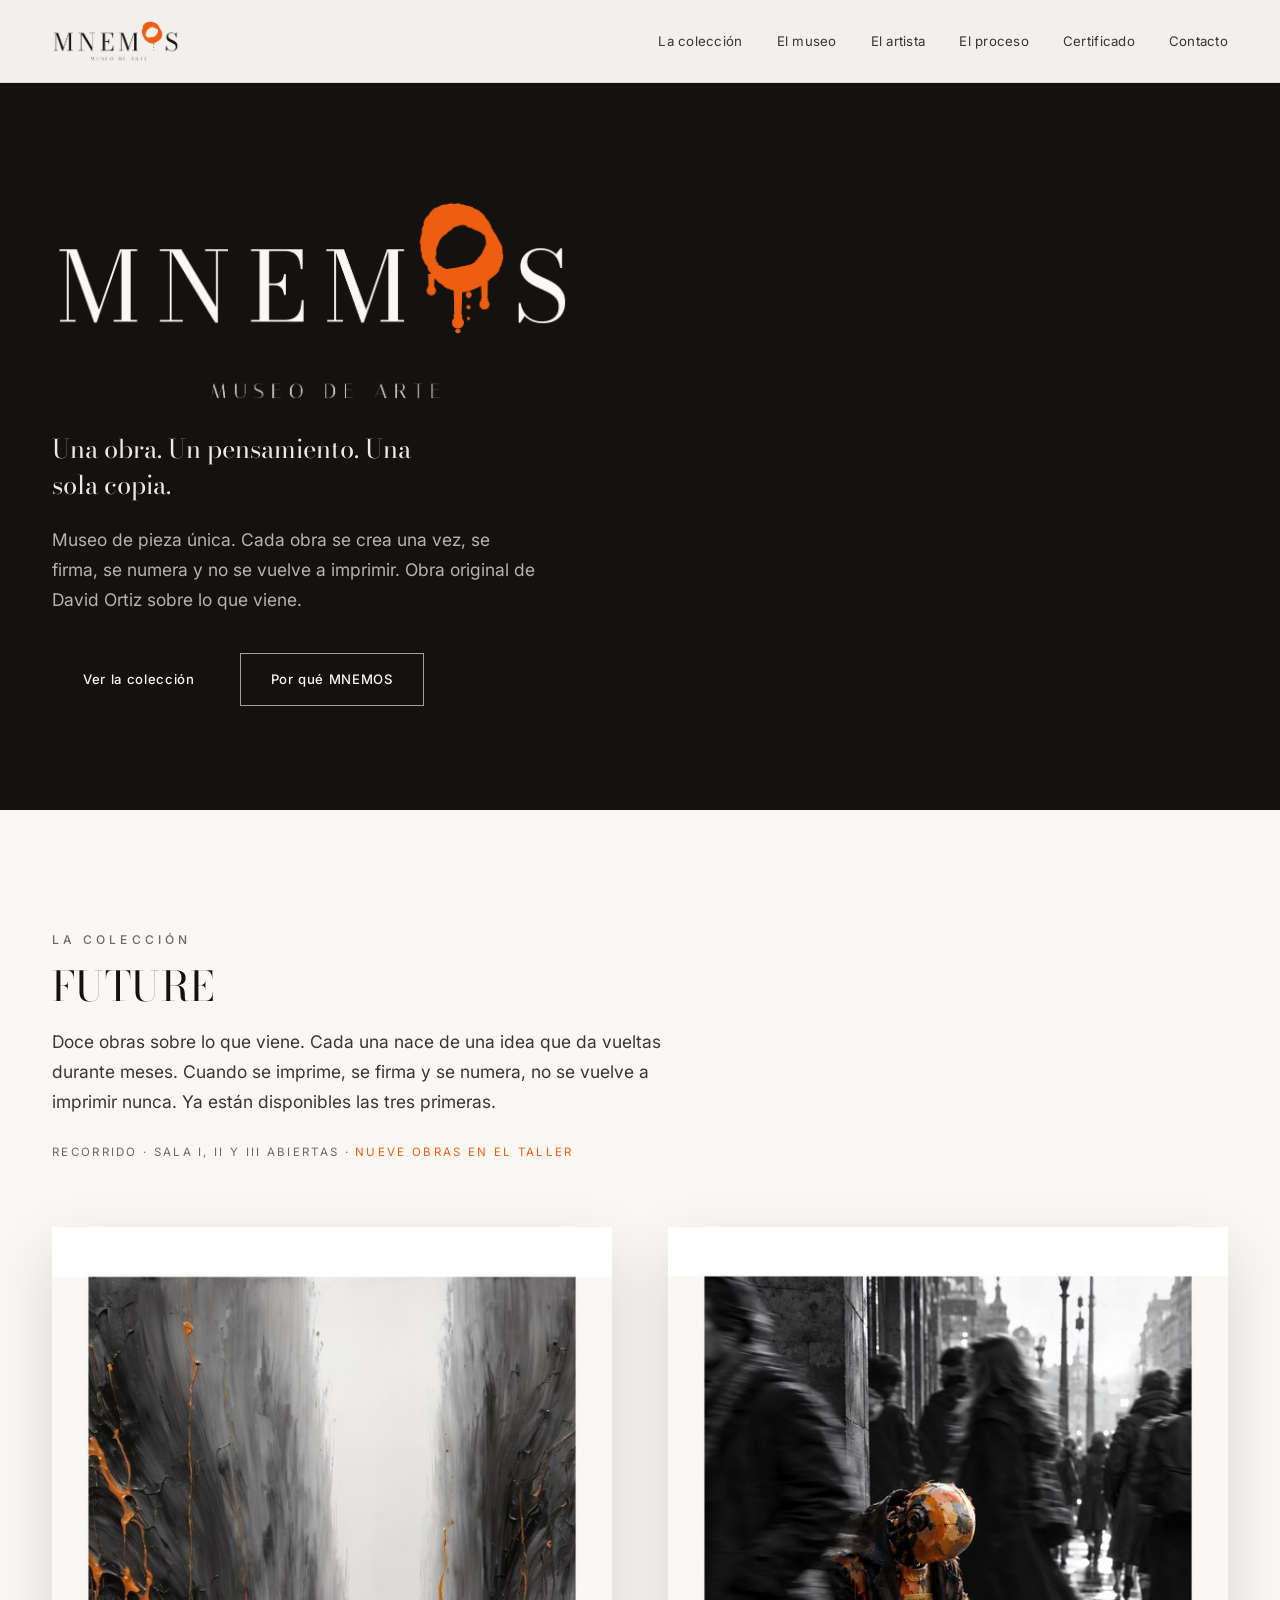
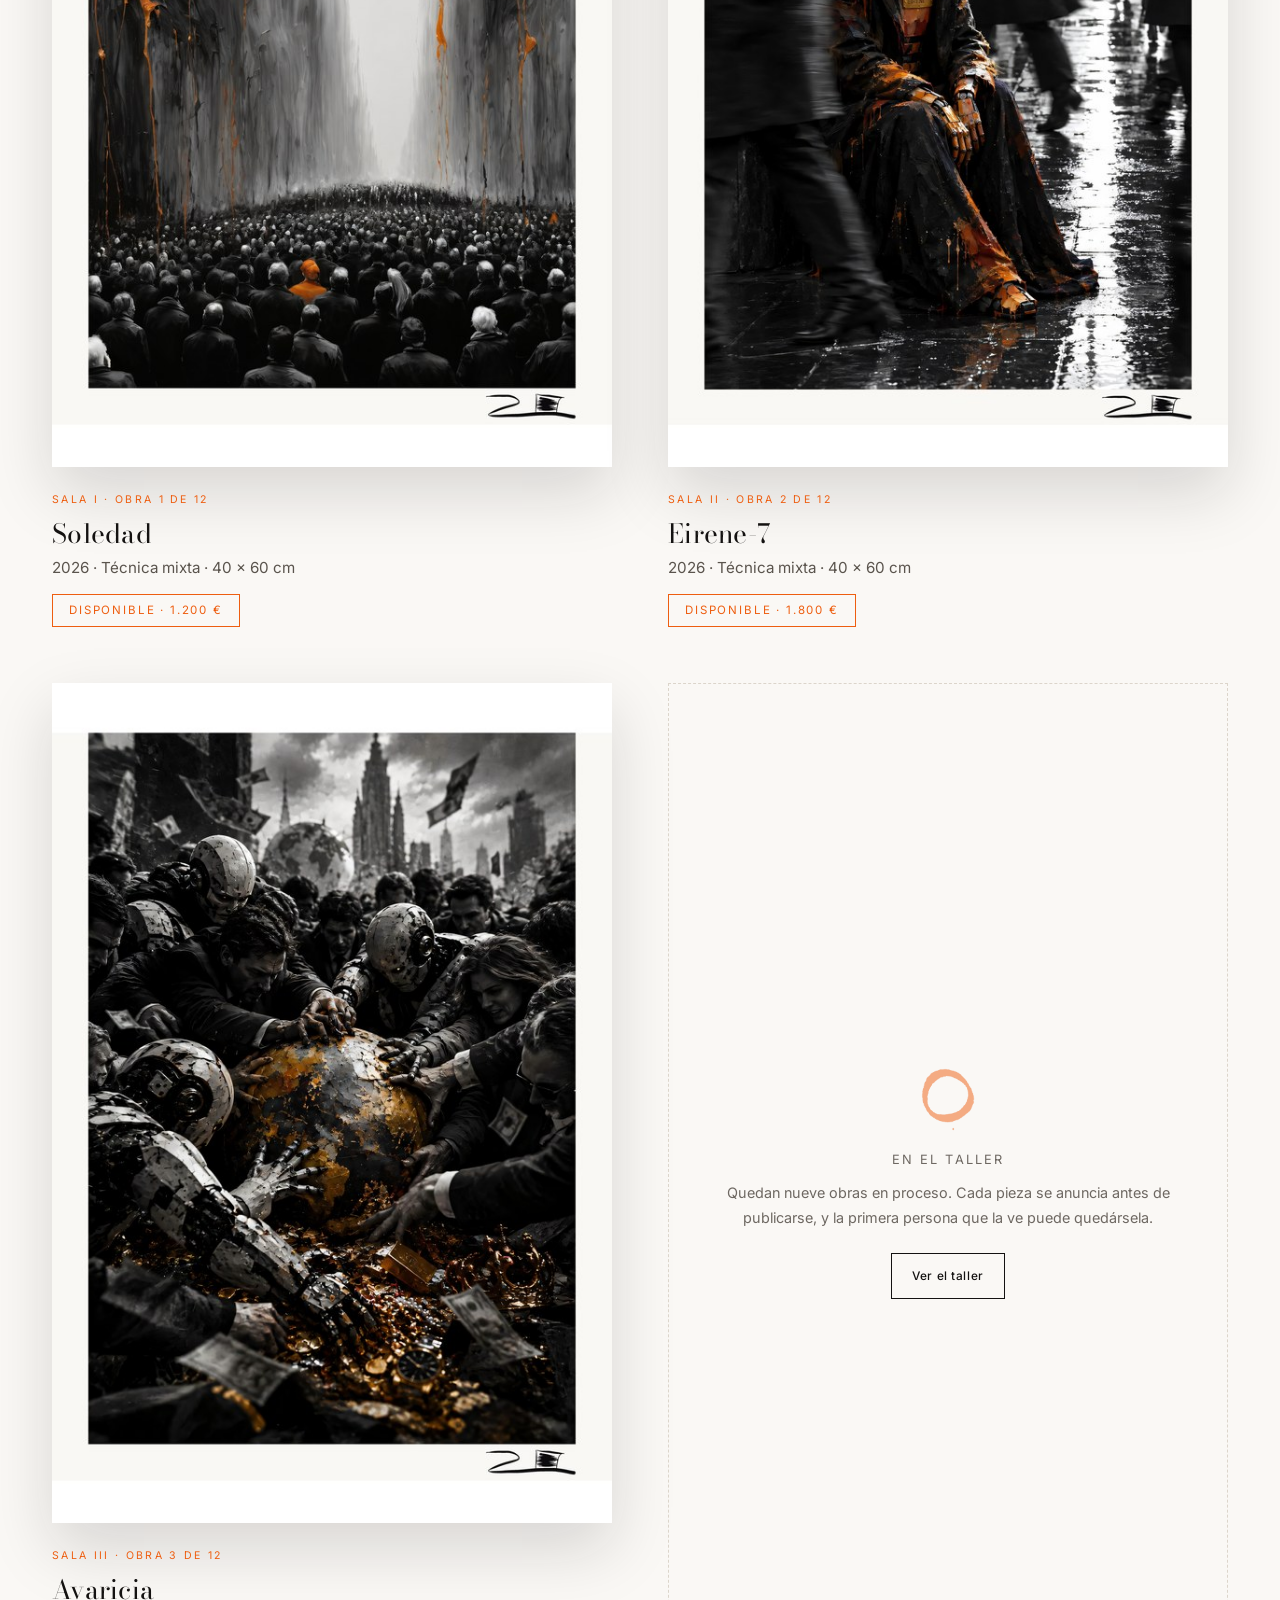
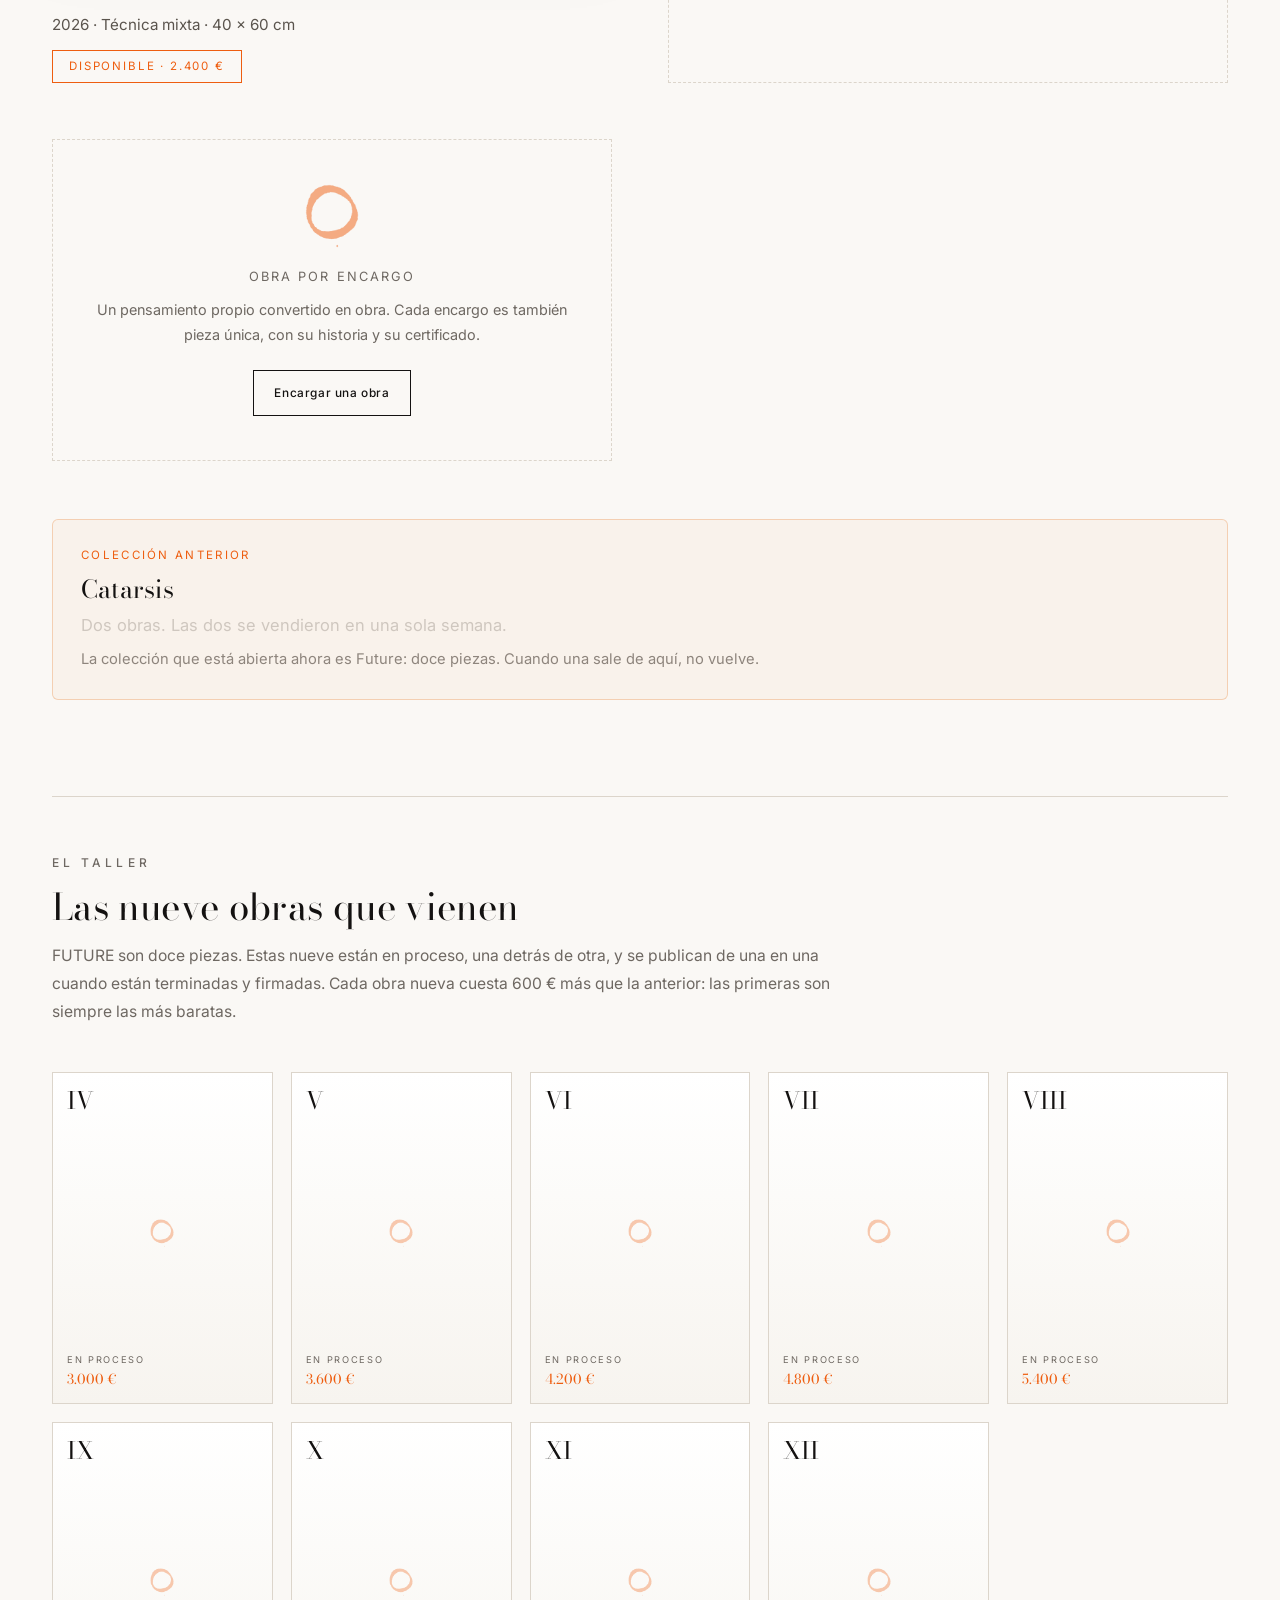
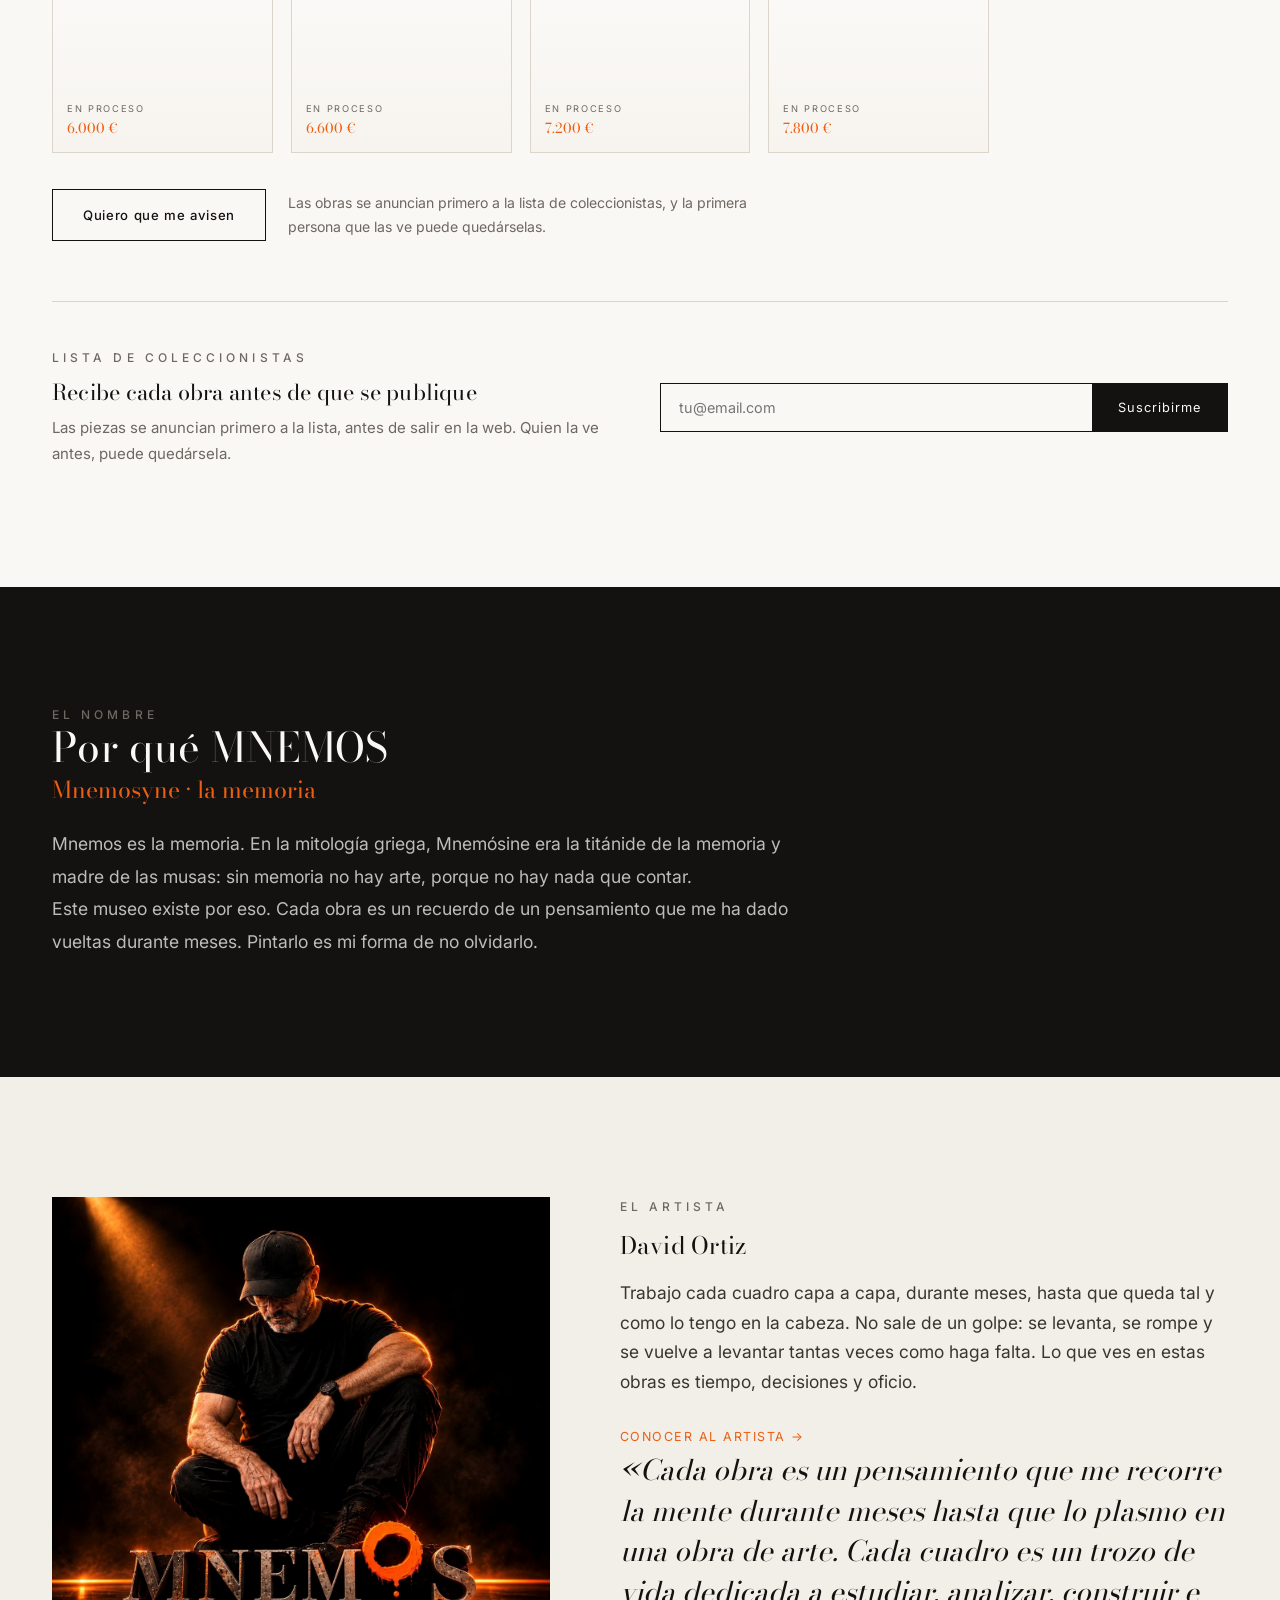
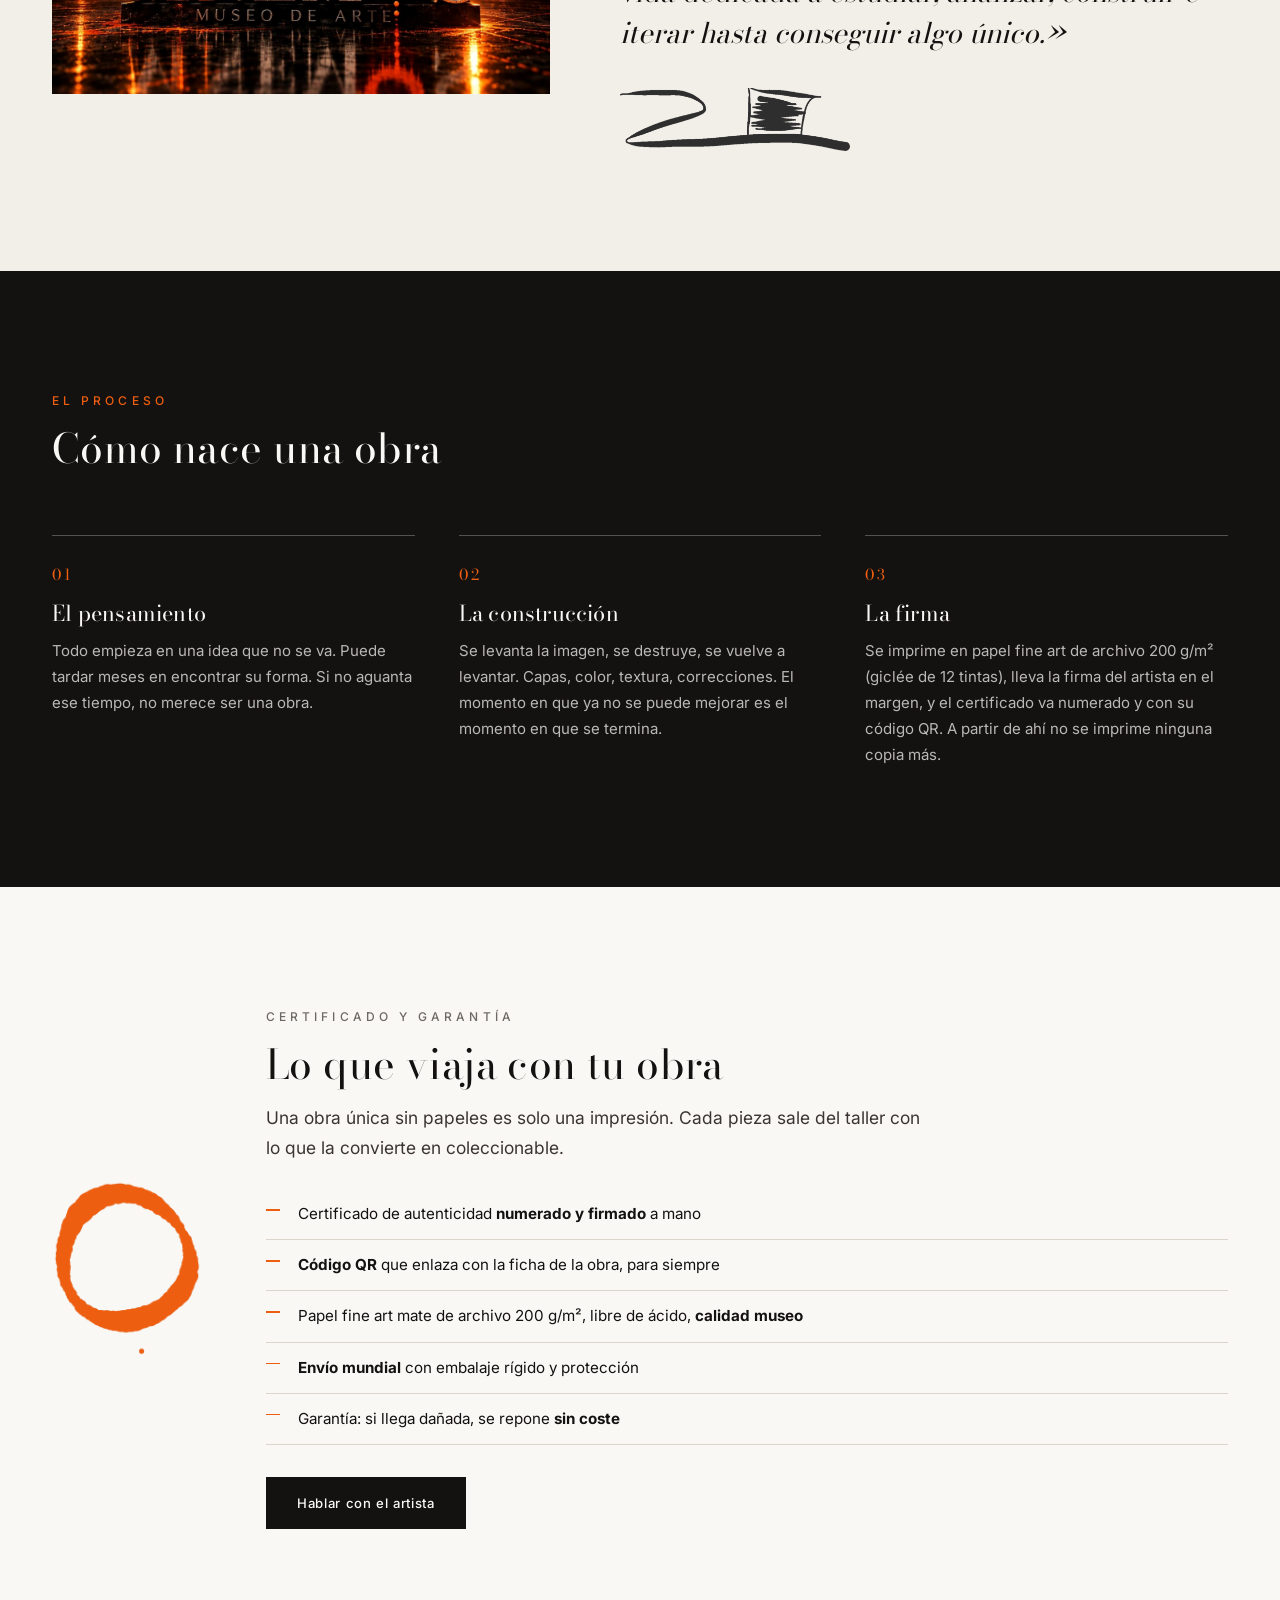
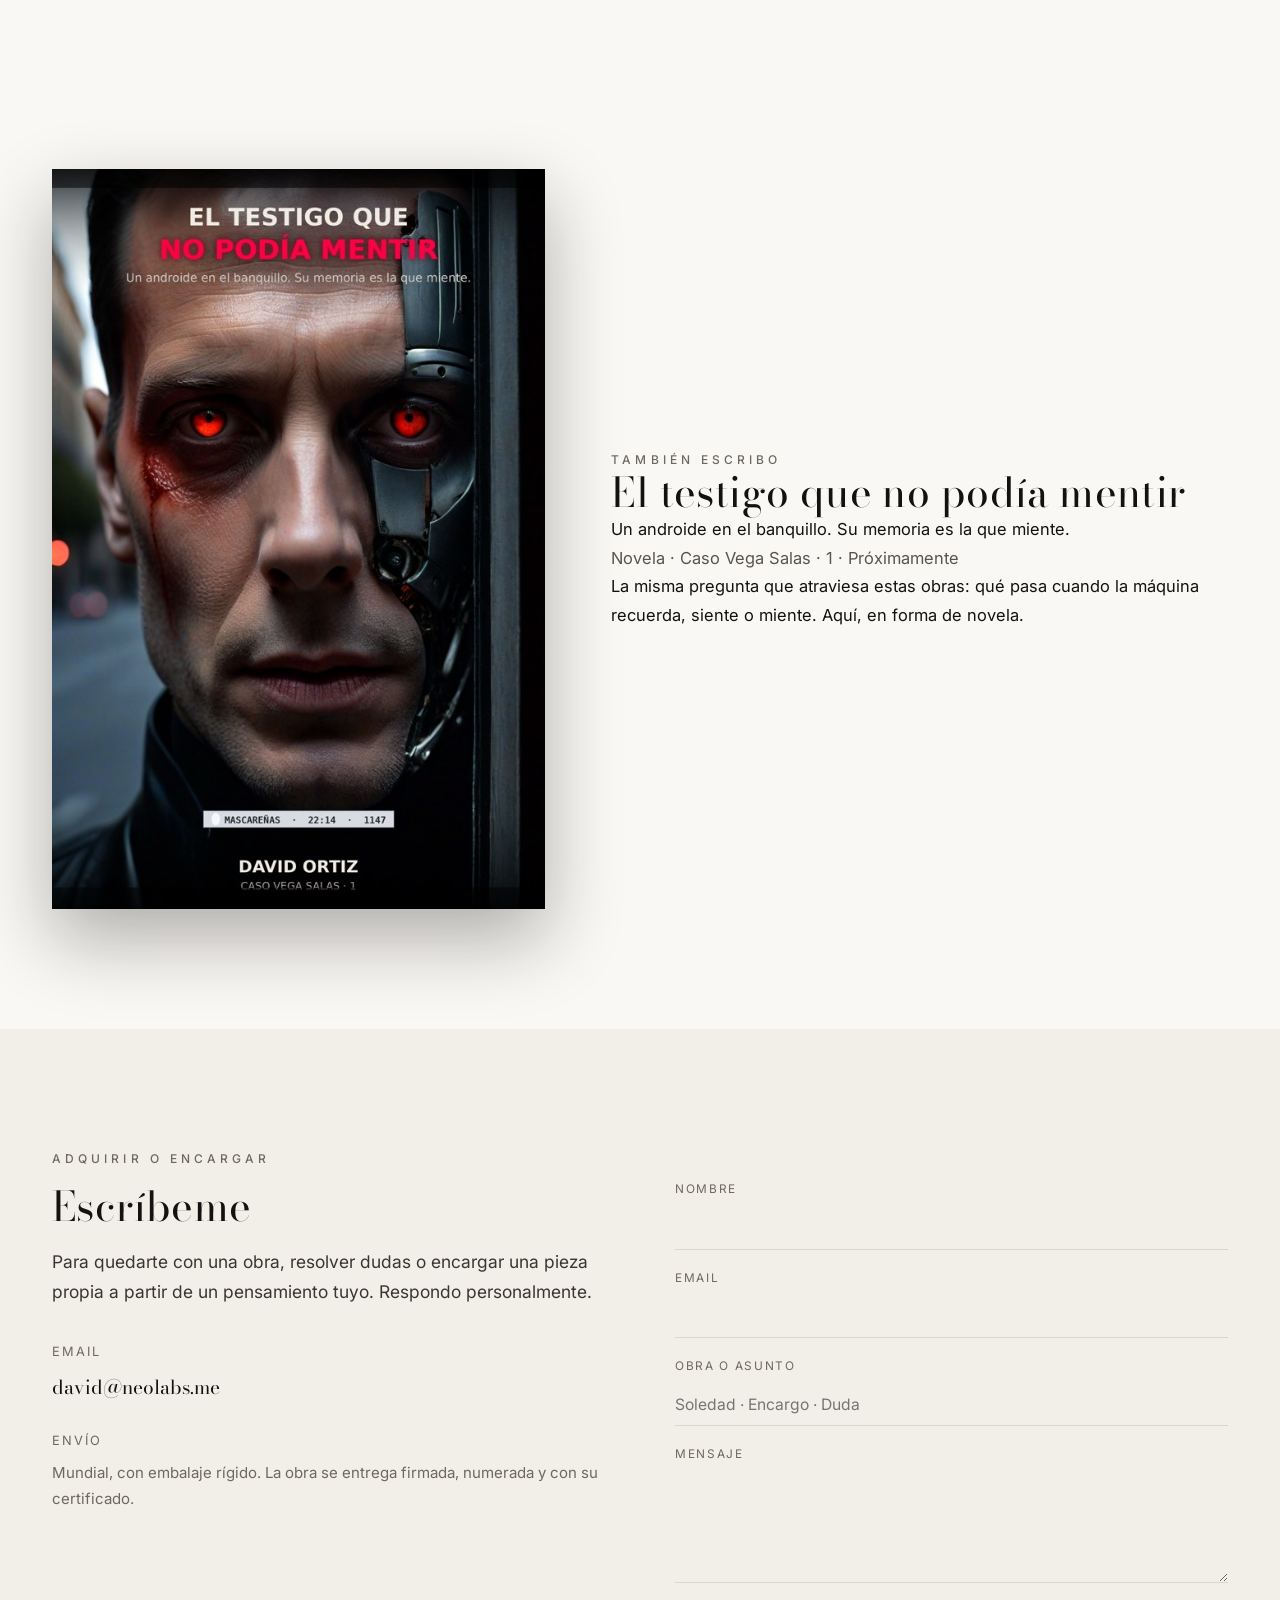
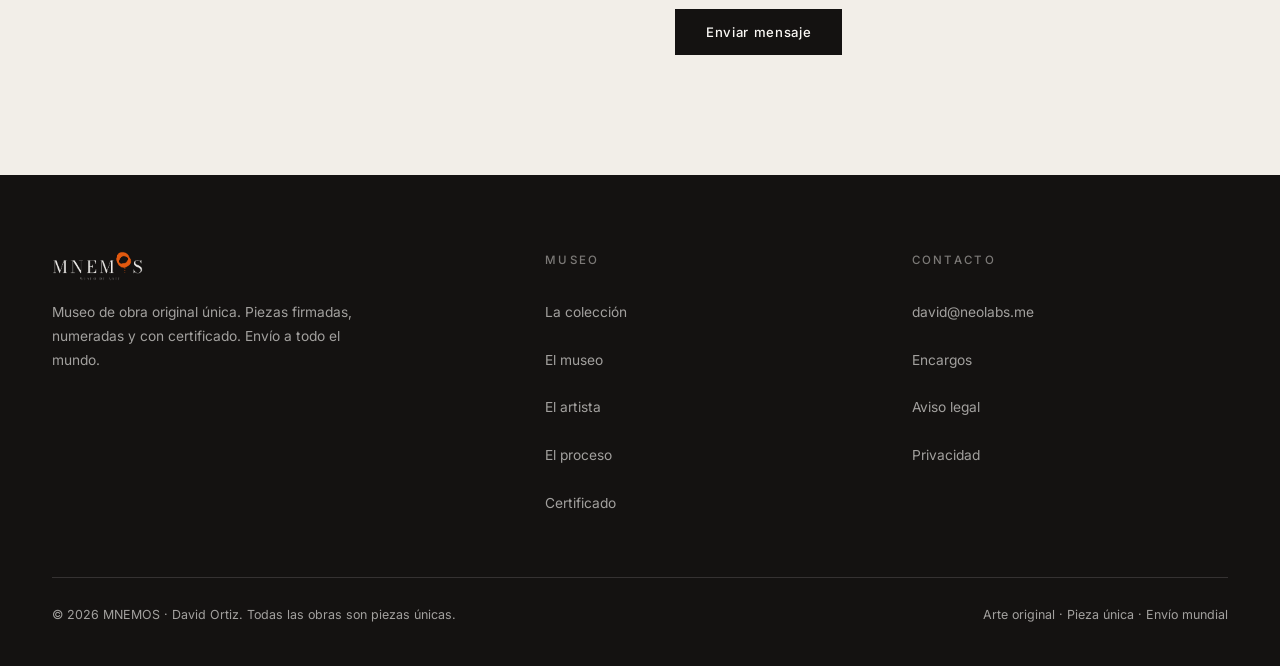
==== commit e870736e: "Coleccion anterior Catarsis en la portada y ficha de Avaricia con la idea, el tiempo y los detalles" ====
--- a/index.html
+++ b/index.html
@@ -122,6 +122,13 @@
     </div>
 
     <!-- EL TALLER: LAS DIEZ OBRAS QUE VIENEN -->
+    <div class="catarsis ap" style="margin:58px 0 6px;padding:26px 28px;border:1px solid rgba(232,135,59,.32);border-radius:6px;background:rgba(232,135,59,.05)">
+      <div style="color:var(--naranja);font-size:.72rem;letter-spacing:.2em;text-transform:uppercase">Colección anterior</div>
+      <h3 style="margin:10px 0 8px;font-size:1.55rem">Catarsis</h3>
+      <p style="color:#CFC7BF;margin:0 0 8px">Dos obras. Las dos se vendieron en una sola semana.</p>
+      <p style="color:#8E857D;margin:0;font-size:.92rem">La colección que está abierta ahora es Future: doce piezas. Cuando una sale de aquí, no vuelve.</p>
+    </div>
+
     <div class="taller ap" id="taller">
       <div class="taller-cab">
         <div class="kicker">El taller</div>
